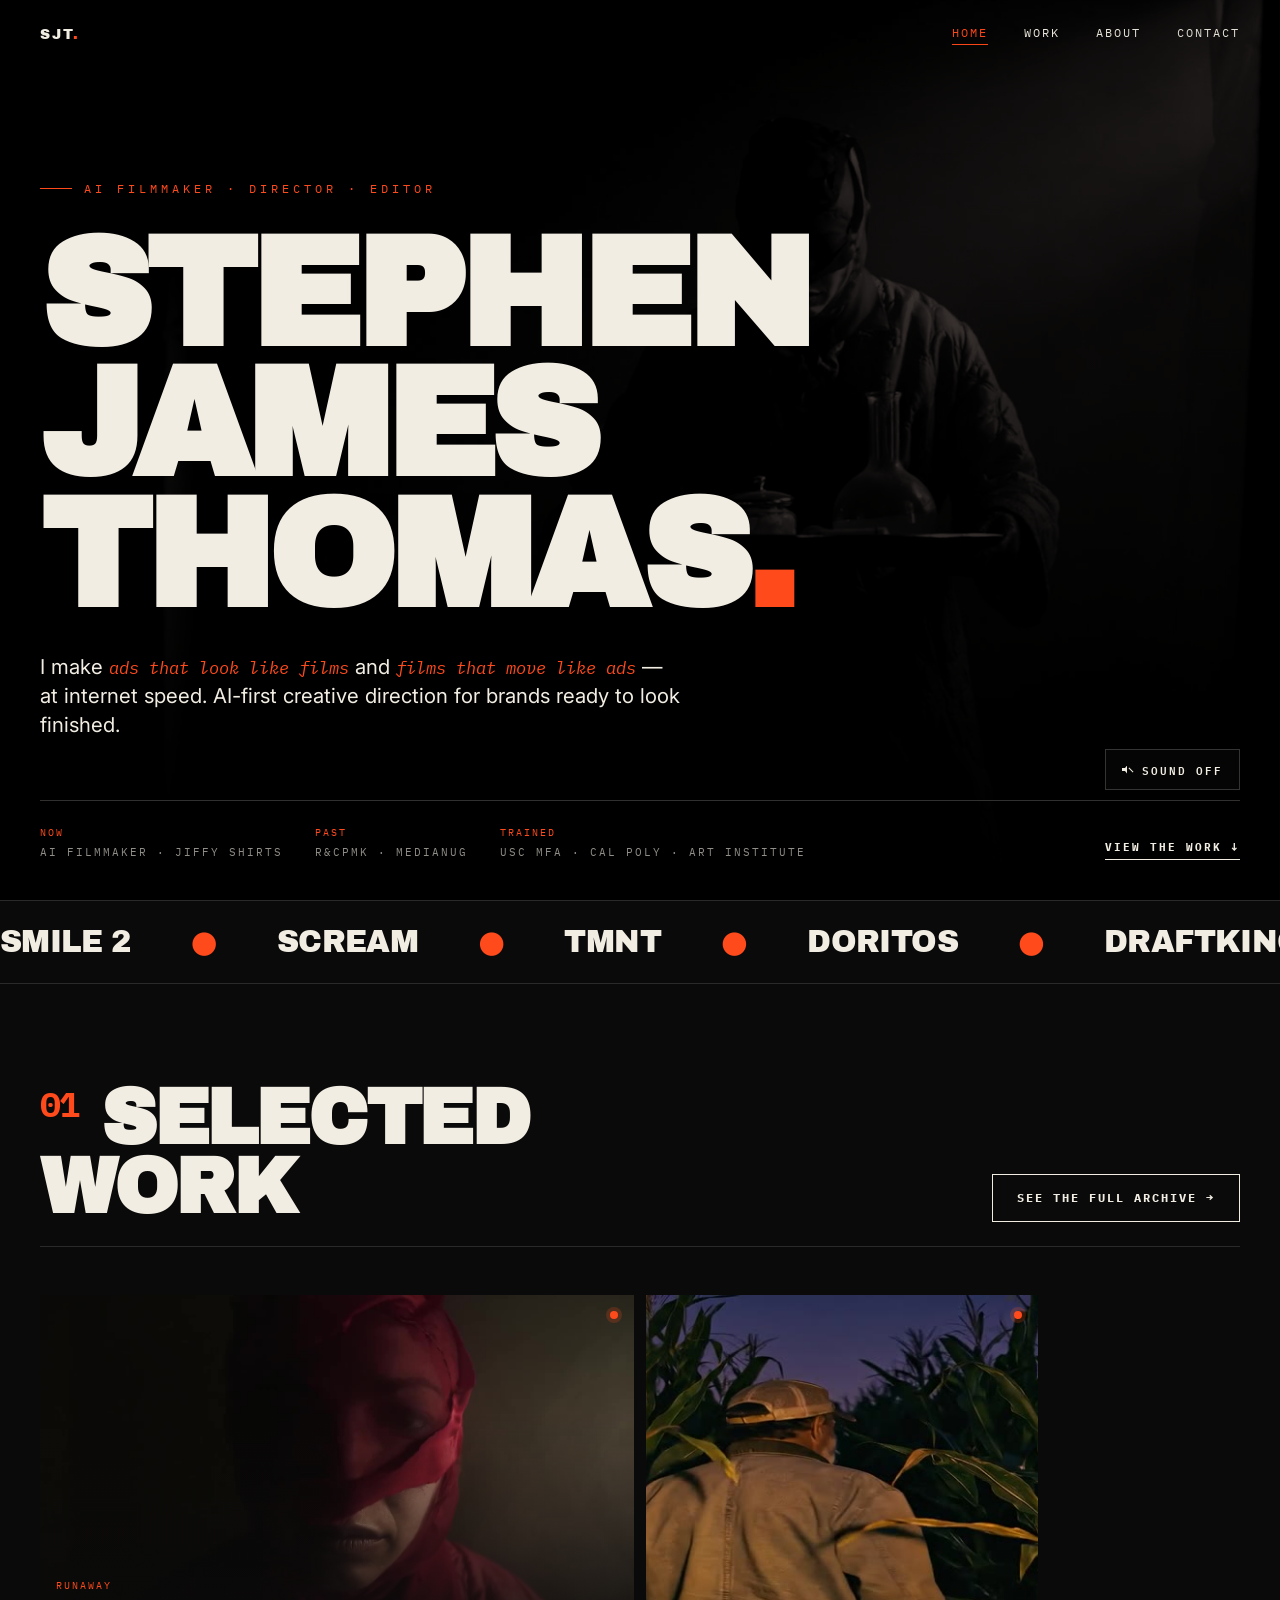
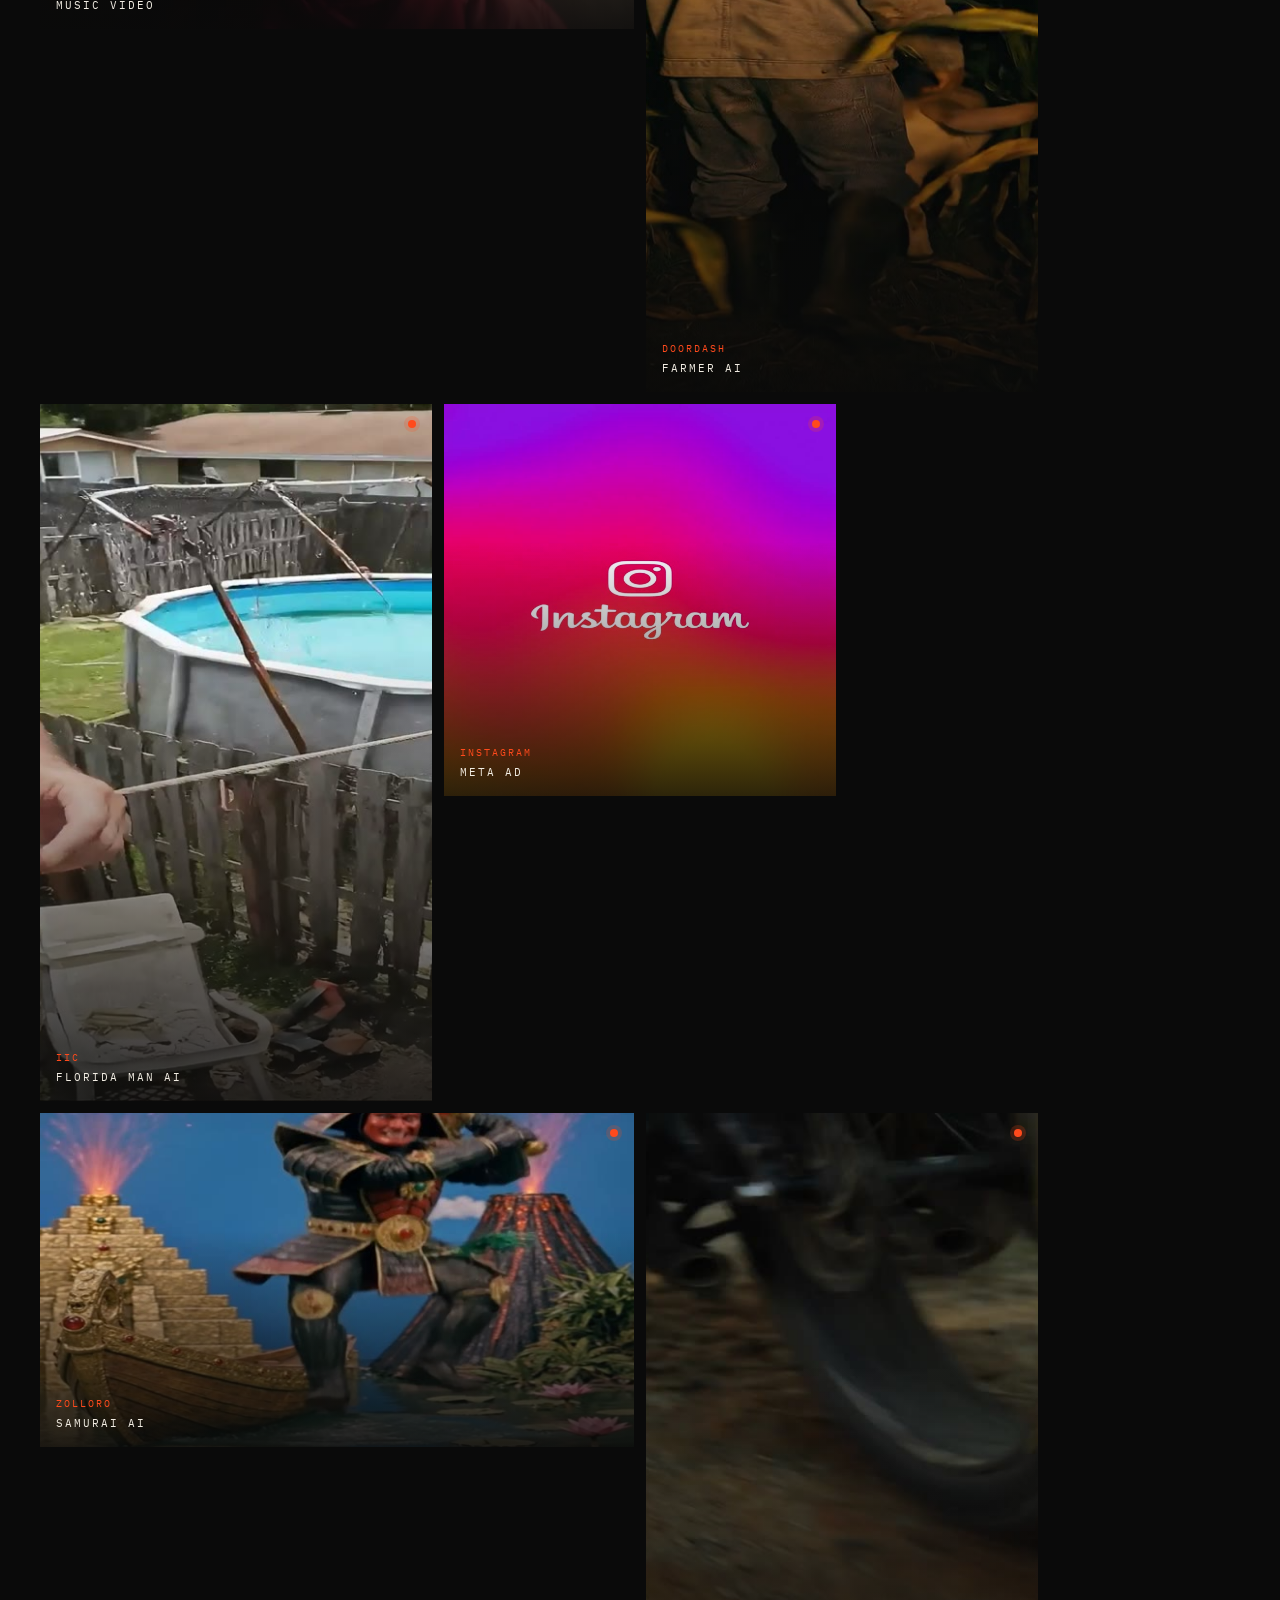
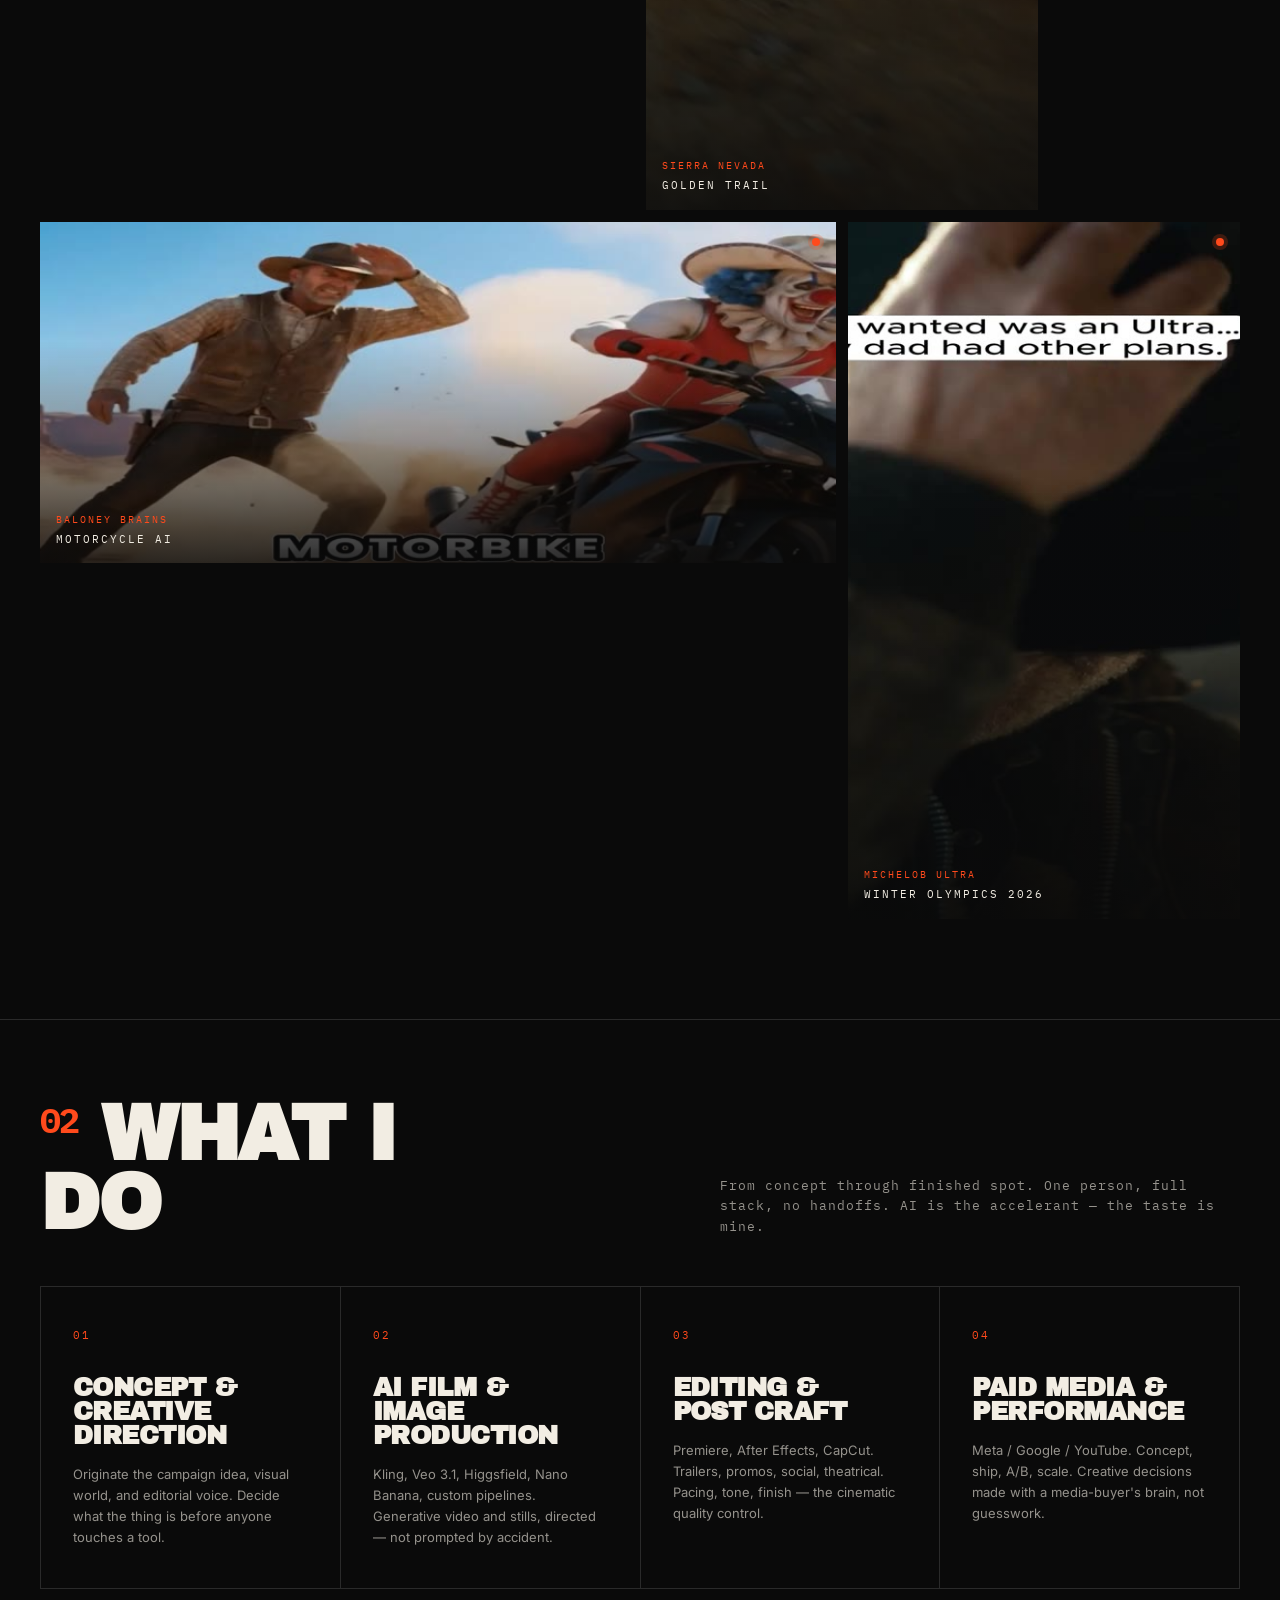
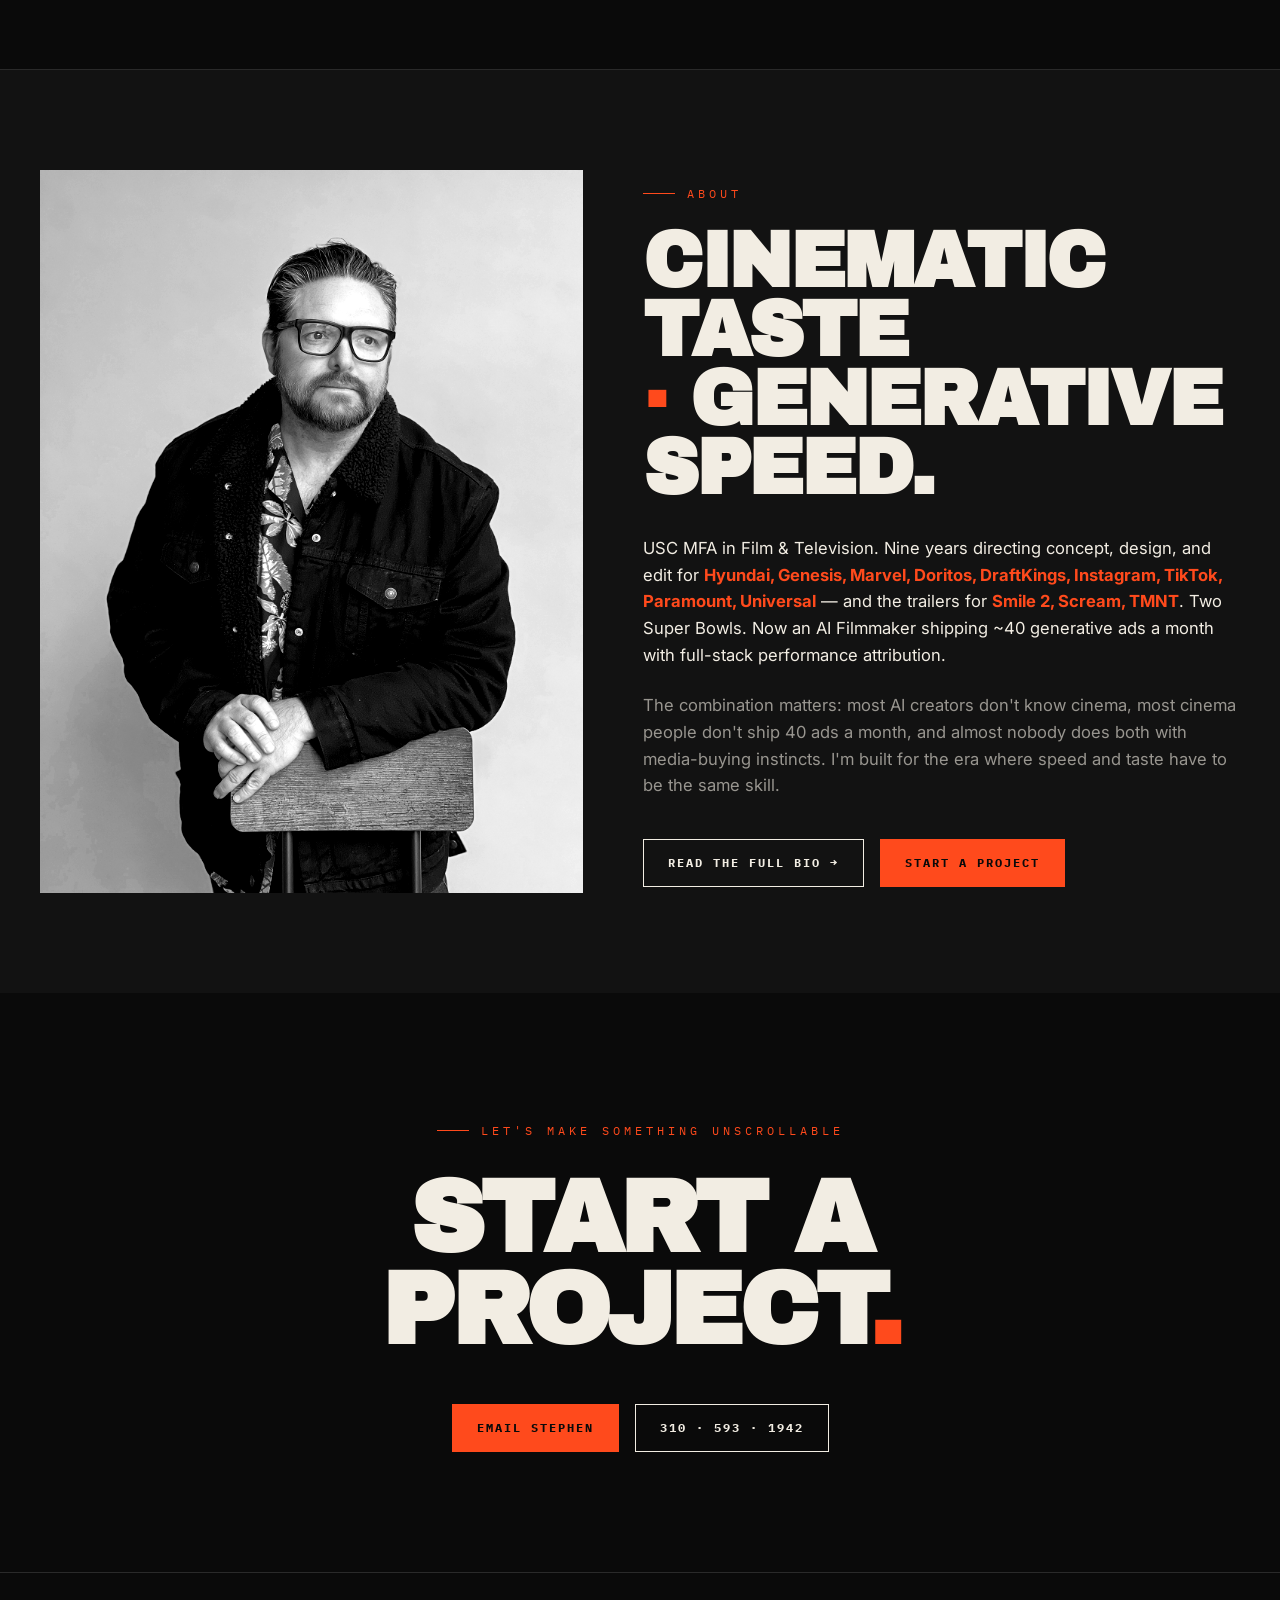
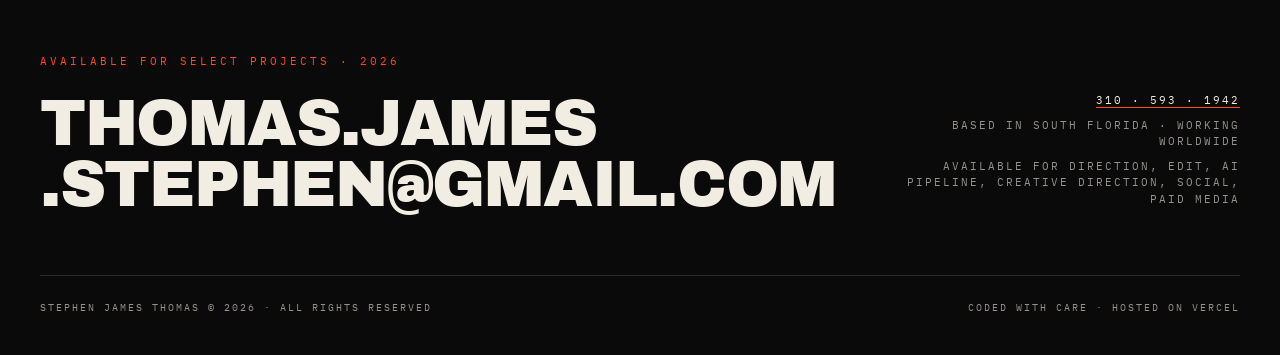
==== index.html @ 11e04089 "Initial site upload" ====
<!DOCTYPE html>
<html lang="en">
<head>
<meta charset="UTF-8">
<meta name="viewport" content="width=device-width, initial-scale=1.0">
<title>Stephen James Thomas — AI Filmmaker · Director · Editor</title>
<meta name="description" content="AI-first filmmaker. Cinematic ads at internet speed. Director, editor, and AI-native creative based in South Florida. USC MFA. 9+ years in cinematic advertising for Smile 2, Doritos, DraftKings, Hyundai, Genesis, Instagram, TikTok, Paramount, Universal, Marvel, Super Bowl LII & LIII.">
<meta name="author" content="Stephen James Thomas">
<meta property="og:title" content="Stephen James Thomas — Director · Editor · AI-Native">
<meta property="og:description" content="I make ads that look like films, films that move like ads — at internet speed.">
<meta property="og:url" content="https://stephenjamesthomas.com">
<meta property="og:type" content="website">
<meta property="og:image" content="https://img1.wsimg.com/isteam/ip/c4a8f62f-b64a-4068-813d-58c42c853ae6/hf_20260301_074450_5ca5c105-e984-43ba-be63-c4.jpeg">
<meta name="twitter:card" content="summary_large_image">
<meta name="theme-color" content="#0A0A0A">
<link rel="icon" href="data:image/svg+xml,%3Csvg xmlns='http://www.w3.org/2000/svg' viewBox='0 0 100 100'%3E%3Crect width='100' height='100' fill='%230A0A0A'/%3E%3Ctext x='50' y='72' font-family='Arial Black' font-size='80' fill='%23FF4A1C' text-anchor='middle'%3ES%3C/text%3E%3C/svg%3E">
<link rel="preconnect" href="https://fonts.googleapis.com">
<link rel="preconnect" href="https://fonts.gstatic.com" crossorigin>
<link href="https://fonts.googleapis.com/css2?family=Archivo+Black&family=IBM+Plex+Mono:wght@400;500;700&family=Inter:wght@400;500;700;900&display=swap" rel="stylesheet">
<link rel="stylesheet" href="styles.css">
<style>
  /* ============ INDEX-SPECIFIC ============ */
  .hero {
    min-height: 100vh;
    position: relative;
    display: grid;
    grid-template-rows: 1fr auto;
    padding: 0 var(--pad-x) var(--pad-x);
    overflow: hidden;
  }
  /* hero-video + hero-video-overlay + audio-toggle styles live in styles.css */
  .hero-content {
    position: relative; z-index: 2;
    align-self: end;
    padding-bottom: 60px;
    padding-top: 140px;
  }
  .hero-eyebrow { margin-bottom: 32px; }
  .hero-name { word-break: break-word; max-width: 92%; }
  .hero-tagline {
    font-family: var(--font-body);
    font-weight: 400;
    font-size: clamp(16px, 1.6vw, 22px);
    max-width: 640px;
    margin-top: 32px;
    color: var(--cream);
    line-height: 1.4;
  }
  .hero-tagline em {
    font-style: italic; font-family: var(--font-mono);
    color: var(--orange); font-size: 0.85em;
  }
  .hero-meta {
    position: relative; z-index: 2;
    display: flex; justify-content: space-between; align-items: end;
    border-top: 1px solid var(--line-strong);
    padding-top: 24px;
    font-family: var(--font-mono);
    font-size: 11px; letter-spacing: 2px; text-transform: uppercase;
    color: var(--cream-dim);
    gap: 32px; flex-wrap: wrap;
  }
  .hero-meta .credits {
    display: flex; gap: 32px; flex-wrap: wrap;
  }
  .hero-meta .credits div span {
    display: block; color: var(--orange); font-size: 10px; margin-bottom: 4px;
  }
  .scroll-cta {
    display: inline-flex; align-items: center; gap: 8px;
    color: var(--cream); text-decoration: none;
    border-bottom: 1px solid var(--cream);
    padding-bottom: 4px;
    font-weight: 700;
    transition: color .2s, border-color .2s;
  }
  .scroll-cta:hover { color: var(--orange); border-bottom-color: var(--orange); }

  /* ============ SECTIONS ============ */
  section.work-tease {
    padding: 100px var(--pad-x);
    background: var(--bg);
  }
  .section-header {
    display: flex; justify-content: space-between; align-items: end;
    margin-bottom: 48px;
    border-bottom: 1px solid var(--grey);
    padding-bottom: 24px;
    gap: 24px; flex-wrap: wrap;
  }

  section.about-tease {
    padding: 100px var(--pad-x);
    background: var(--bg-2);
    display: grid;
    grid-template-columns: 1fr 1.1fr;
    gap: 60px;
    align-items: center;
  }
  .about-tease-photo {
    aspect-ratio: 3/4;
    /* Portrait of Stephen — drop a new image at videos/SJT Website 2026 Stills/ and update this URL to swap */
    background-image: url('videos/SJT%20Website%202026%20Stills/SJT%20profile%20Look%20Right.jpg');
    background-size: cover; background-position: center;
    filter: grayscale(100%) contrast(1.15);
    position: relative;
  }
  .about-tease-photo::after {
    content: ''; position: absolute; inset: 0;
    background: var(--orange);
    mix-blend-mode: color;
    opacity: 0.25;
  }
  .about-tease h2 {
    font-family: var(--font-display);
    font-size: clamp(40px, 6vw, 88px);
    line-height: 0.9;
    letter-spacing: -0.03em;
    text-transform: uppercase;
    margin-bottom: 32px;
  }
  .about-tease h2 .accent { color: var(--orange); }
  .about-tease .lede {
    font-family: var(--font-body);
    font-size: clamp(15px, 1.3vw, 17px);
    line-height: 1.6;
    color: var(--cream);
    margin-bottom: 24px;
  }
  .about-tease .lede + .lede { color: var(--cream-dim); }
  .about-tease .lede strong { color: var(--orange); font-weight: 700; }
  .about-tease .actions { margin-top: 40px; display: flex; gap: 16px; flex-wrap: wrap; }

  /* services strip */
  section.services {
    padding: 80px var(--pad-x);
    border-top: 1px solid var(--grey);
    border-bottom: 1px solid var(--grey);
  }
  .services-head {
    margin-bottom: 48px;
    display: flex; justify-content: space-between; align-items: end;
    gap: 24px; flex-wrap: wrap;
  }
  .services-grid {
    display: grid;
    grid-template-columns: repeat(4, 1fr);
    gap: 1px;
    background: var(--grey);
    border: 1px solid var(--grey);
  }
  .service {
    background: var(--bg);
    padding: 40px 32px;
    transition: background .3s;
  }
  .service:hover { background: var(--bg-2); }
  .service .num {
    font-family: var(--font-mono);
    color: var(--orange);
    font-size: 11px; letter-spacing: 2px;
    margin-bottom: 32px;
    display: block;
  }
  .service h3 {
    font-family: var(--font-display);
    font-size: clamp(20px, 2vw, 28px);
    text-transform: uppercase;
    line-height: 0.95;
    letter-spacing: -0.02em;
    margin-bottom: 16px;
  }
  .service p {
    font-size: 13px;
    line-height: 1.6;
    color: var(--cream-dim);
  }

  /* CTA section */
  section.cta-band {
    padding: 120px var(--pad-x);
    text-align: center;
    background: var(--bg);
  }
  .cta-band .cta-eyebrow {
    margin: 0 auto 32px;
    justify-content: center;
  }
  .cta-band .cta-line {
    font-family: var(--font-display);
    font-size: clamp(40px, 8vw, 140px);
    line-height: 0.9;
    letter-spacing: -0.04em;
    text-transform: uppercase;
    margin-bottom: 48px;
  }
  .cta-band .cta-line .accent { color: var(--orange); }
  .cta-band .cta-actions {
    display: flex; gap: 16px; justify-content: center; flex-wrap: wrap;
  }

  /* tablet (iPad portrait / small laptop) */
  @media (max-width: 1024px) {
    .services-grid { grid-template-columns: repeat(2, 1fr); }
    section.about-tease { grid-template-columns: 1fr 1.3fr; gap: 40px; }
    section.work-tease, section.about-tease, section.cta-band, section.services { padding: 80px 32px; }
    .hero { padding: 0 32px 32px; }
  }

  /* mobile */
  @media (max-width: 760px) {
    .hero-meta { flex-direction: column; align-items: start; gap: 16px; }
    .hero-meta .credits { gap: 16px; flex-wrap: wrap; }
    .hero-content { padding-top: 110px; padding-bottom: 40px; }
    section.work-tease, section.about-tease, section.cta-band, section.services { padding: 60px var(--pad-x-mobile); }
    section.about-tease { grid-template-columns: 1fr; gap: 32px; }
    .section-header { flex-direction: column; align-items: start; }
    .services-grid { grid-template-columns: 1fr; }
  }
</style>
</head>
<body>

<nav class="site-nav">
  <a class="mark" href="index.html">SJT<span class="dot">.</span></a>
  <button class="menu-btn" aria-label="Menu" onclick="document.querySelector('.nav-links').classList.toggle('open')">Menu</button>
  <div class="nav-links">
    <a href="index.html" class="active">Home</a>
    <a href="work.html">Work</a>
    <a href="about.html">About</a>
    <a href="#contact">Contact</a>
  </div>
</nav>

<!-- ============ HERO ============ -->
<section class="hero">
  <!--
    HERO REEL: this <video> autoplays muted (browser autoplay rules require it).
    The audio-toggle button in the bottom-right lets the user enable sound.
    Drop your reel into /videos/hero-reel.mp4 — that's it.
    Drop /videos/hero-reel-poster.jpg for the placeholder image.
    When the file is missing, the poster shows (and falls back to the gator portrait).
  -->
  <video class="hero-video" autoplay muted loop playsinline preload="auto"
         poster="videos/posters/Director_Reel_2026_Stephen_James_Thomas_SHORT.jpg"
         id="heroVideo">
    <source src="videos/full/Director_Reel_2026_Stephen_James_Thomas_SHORT.mp4" type="video/mp4">
  </video>
  <div class="hero-video-overlay"></div>
  <button class="audio-toggle" id="audioToggle" aria-label="Toggle hero sound">
    <span class="icon" aria-hidden="true"></span>
    <span class="label-off">Sound off</span>
    <span class="label-on">Sound on</span>
  </button>
  <div class="hero-content">
    <div class="eyebrow hero-eyebrow" data-reveal>AI Filmmaker · Director · Editor</div>
    <h1 class="display hero-name" data-reveal data-reveal-delay="1">Stephen<br>James<br>Thomas<span class="accent">.</span></h1>
    <p class="hero-tagline" data-reveal data-reveal-delay="2">I make <em>ads that look like films</em> and <em>films that move like ads</em> — at internet speed. AI-first creative direction for brands ready to look finished.</p>
  </div>
  <div class="hero-meta" data-reveal data-reveal-delay="3">
    <div class="credits">
      <div><span>Now</span>AI Filmmaker · Jiffy Shirts</div>
      <div><span>Past</span>R&amp;CPMK · MediaNug</div>
      <div><span>Trained</span>USC MFA · Cal Poly · Art Institute</div>
    </div>
    <a class="scroll-cta" href="#work">View the work ↓</a>
  </div>
</section>

<!-- ============ CLIENT MARQUEE ============ -->
<div class="marquee">
  <div class="marquee-inner">
    <span>SMILE 2</span><span class="dot">●</span>
    <span>SCREAM</span><span class="dot">●</span>
    <span>TMNT</span><span class="dot">●</span>
    <span>DORITOS</span><span class="dot">●</span>
    <span>DRAFTKINGS</span><span class="dot">●</span>
    <span>HYUNDAI</span><span class="dot">●</span>
    <span>GENESIS</span><span class="dot">●</span>
    <span>INSTAGRAM</span><span class="dot">●</span>
    <span>TIKTOK</span><span class="dot">●</span>
    <span>PARAMOUNT</span><span class="dot">●</span>
    <span>UNIVERSAL</span><span class="dot">●</span>
    <span>MARVEL</span><span class="dot">●</span>
    <span>FRONTIER</span><span class="dot">●</span>
    <span>SUPER BOWL LII</span><span class="dot">●</span>
    <span>SUPER BOWL LIII</span><span class="dot">●</span>
    <!-- duplicate for seamless loop -->
    <span>SMILE 2</span><span class="dot">●</span>
    <span>SCREAM</span><span class="dot">●</span>
    <span>TMNT</span><span class="dot">●</span>
    <span>DORITOS</span><span class="dot">●</span>
    <span>DRAFTKINGS</span><span class="dot">●</span>
    <span>HYUNDAI</span><span class="dot">●</span>
    <span>GENESIS</span><span class="dot">●</span>
    <span>INSTAGRAM</span><span class="dot">●</span>
    <span>TIKTOK</span><span class="dot">●</span>
    <span>PARAMOUNT</span><span class="dot">●</span>
    <span>UNIVERSAL</span><span class="dot">●</span>
    <span>MARVEL</span><span class="dot">●</span>
    <span>FRONTIER</span><span class="dot">●</span>
    <span>SUPER BOWL LII</span><span class="dot">●</span>
    <span>SUPER BOWL LIII</span><span class="dot">●</span>
  </div>
</div>

<!-- ============ WORK TEASE ============ -->
<section class="work-tease" id="work">
  <div class="section-header">
    <h2 class="h2" data-reveal><span class="num">01</span> Selected<br>Work</h2>
    <div data-reveal data-reveal-delay="1">
      <a href="work.html" class="btn">See the full archive →</a>
    </div>
  </div>

  <div class="bento">
    <a class="tile landscape t1" href="work.html" data-reveal data-cat="film">
      <video class="tile-video" autoplay muted loop playsinline preload="metadata"
             poster="videos/posters/runaway_v1%20SHORTER.jpg">
        <source src="videos/tiles/runaway_v1%20SHORTER.mp4" type="video/mp4">
      </video>
      <div class="play-pulse"></div>
      <div class="tile-label"><span class="client">Runaway</span>Music Video</div>
    </a>
    <a class="tile vertical t2" href="work.html" data-reveal data-reveal-delay="1">
      <video class="tile-video" autoplay muted loop playsinline preload="metadata"
             poster="videos/posters/DoorDash_AI_TT_2026_0205_SJT_Farmer_v1.jpg">
        <source src="videos/tiles/DoorDash_AI_TT_2026_0205_SJT_Farmer_v1.mp4" type="video/mp4">
      </video>
      <div class="play-pulse"></div>
      <div class="tile-label"><span class="client">Doordash</span>Farmer AI</div>
    </a>
    <a class="tile tall t3" href="work.html" data-reveal data-reveal-delay="2">
      <video class="tile-video" autoplay muted loop playsinline preload="metadata"
             poster="videos/posters/IIC_FLORIDAMAN_01%20FINAL.jpg">
        <source src="videos/tiles/IIC_FLORIDAMAN_01%20FINAL.mp4" type="video/mp4">
      </video>
      <div class="play-pulse"></div>
      <div class="tile-label"><span class="client">IIC</span>Florida Man AI</div>
    </a>

    <a class="tile square t4" href="work.html" data-reveal>
      <video class="tile-video" autoplay muted loop playsinline preload="metadata"
             poster="videos/posters/instagram_v1%20%281080p%29.jpg">
        <source src="videos/tiles/instagram_v1%20%281080p%29.mp4" type="video/mp4">
      </video>
      <div class="play-pulse"></div>
      <div class="tile-label"><span class="client">Instagram</span>Meta Ad</div>
    </a>
    <a class="tile landscape t5" href="work.html" data-reveal data-reveal-delay="1" data-cat="ai personal">
      <video class="tile-video" autoplay muted loop playsinline preload="metadata"
             poster="videos/posters/Zolloro_01_2026_0508_v1%209x16.jpg">
        <source src="videos/tiles/Zolloro_01_2026_0508_v1%209x16.mp4" type="video/mp4">
      </video>
      <div class="play-pulse"></div>
      <div class="tile-label"><span class="client">Zolloro</span>Samurai AI</div>
    </a>
    <a class="tile vertical t6" href="work.html" data-reveal data-reveal-delay="2">
      <video class="tile-video" autoplay muted loop playsinline preload="metadata"
             poster="videos/posters/SierraNevada_01_TT_2024_1125_06_Golden_v03.jpg">
        <source src="videos/tiles/SierraNevada_01_TT_2024_1125_06_Golden_v03.mp4" type="video/mp4">
      </video>
      <div class="play-pulse"></div>
      <div class="tile-label"><span class="client">Sierra Nevada</span>Golden Trail</div>
    </a>

    <a class="tile wide t7" href="work.html" data-reveal>
      <video class="tile-video" autoplay muted loop playsinline preload="metadata"
             poster="videos/posters/BaloneyBrains_YT_02_MOTO_2026_0418_v1.jpg">
        <source src="videos/tiles/BaloneyBrains_YT_02_MOTO_2026_0418_v1.mp4" type="video/mp4">
      </video>
      <div class="play-pulse"></div>
      <div class="tile-label"><span class="client">Baloney Brains</span>Motorcycle AI</div>
    </a>
    <a class="tile tall t8" href="work.html" data-reveal data-reveal-delay="1">
      <video class="tile-video" autoplay muted loop playsinline preload="metadata"
             poster="videos/posters/MichelobUltra_01_TT_2026_0115_02_v01.jpg">
        <source src="videos/tiles/MichelobUltra_01_TT_2026_0115_02_v01.mp4" type="video/mp4">
      </video>
      <div class="play-pulse"></div>
      <div class="tile-label"><span class="client">Michelob Ultra</span>Winter Olympics 2026</div>
    </a>
  </div>
</section>

<!-- ============ SERVICES ============ -->
<section class="services">
  <div class="services-head">
    <h2 class="h2" data-reveal><span class="num">02</span> What I<br>Do</h2>
    <p data-reveal data-reveal-delay="1" style="max-width:520px;color:var(--cream-dim);font-family:var(--font-mono);font-size:13px;letter-spacing:1px;line-height:1.6;">From concept through finished spot. One person, full stack, no handoffs. AI is the accelerant — the taste is mine.</p>
  </div>
  <div class="services-grid">
    <div class="service" data-reveal>
      <span class="num">01</span>
      <h3>Concept &<br>Creative Direction</h3>
      <p>Originate the campaign idea, visual world, and editorial voice. Decide what the thing is before anyone touches a tool.</p>
    </div>
    <div class="service" data-reveal data-reveal-delay="1">
      <span class="num">02</span>
      <h3>AI Film &<br>Image Production</h3>
      <p>Kling, Veo 3.1, Higgsfield, Nano Banana, custom pipelines. Generative video and stills, directed — not prompted by accident.</p>
    </div>
    <div class="service" data-reveal data-reveal-delay="2">
      <span class="num">03</span>
      <h3>Editing &<br>Post Craft</h3>
      <p>Premiere, After Effects, CapCut. Trailers, promos, social, theatrical. Pacing, tone, finish — the cinematic quality control.</p>
    </div>
    <div class="service" data-reveal data-reveal-delay="3">
      <span class="num">04</span>
      <h3>Paid Media &<br>Performance</h3>
      <p>Meta / Google / YouTube. Concept, ship, A/B, scale. Creative decisions made with a media-buyer's brain, not guesswork.</p>
    </div>
  </div>
</section>

<!-- ============ ABOUT TEASE ============ -->
<section class="about-tease">
  <div class="about-tease-photo" data-reveal></div>
  <div>
    <div class="eyebrow" data-reveal style="margin-bottom:24px;">About</div>
    <h2 data-reveal data-reveal-delay="1">Cinematic taste<br><span class="accent">·</span> generative speed.</h2>
    <p class="lede" data-reveal data-reveal-delay="2">USC MFA in Film & Television. Nine years directing concept, design, and edit for <strong>Hyundai, Genesis, Marvel, Doritos, DraftKings, Instagram, TikTok, Paramount, Universal</strong> — and the trailers for <strong>Smile 2, Scream, TMNT</strong>. Two Super Bowls. Now an AI Filmmaker shipping ~40 generative ads a month with full-stack performance attribution.</p>
    <p class="lede" data-reveal data-reveal-delay="3">The combination matters: most AI creators don't know cinema, most cinema people don't ship 40 ads a month, and almost nobody does both with media-buying instincts. I'm built for the era where speed and taste have to be the same skill.</p>
    <div class="actions" data-reveal data-reveal-delay="4">
      <a class="btn" href="about.html">Read the full bio →</a>
      <a class="btn btn-primary" href="#contact">Start a project</a>
    </div>
  </div>
</section>

<!-- ============ CTA BAND ============ -->
<section class="cta-band" id="contact">
  <div class="eyebrow cta-eyebrow" data-reveal>Let's make something unscrollable</div>
  <h2 class="cta-line" data-reveal data-reveal-delay="1">Start a<br>project<span class="accent">.</span></h2>
  <div class="cta-actions" data-reveal data-reveal-delay="2">
    <a class="btn btn-primary" href="mailto:thomas.james.stephen@gmail.com?subject=Let's%20work%20together">Email Stephen</a>
    <a class="btn" href="tel:+13105931942">310 · 593 · 1942</a>
  </div>
</section>

<!-- ============ FOOTER ============ -->
<footer class="site-foot">
  <div class="foot-grid">
    <div>
      <div class="foot-closer">Available for select projects · 2026</div>
      <div class="foot-contact">
        <a href="mailto:thomas.james.stephen@gmail.com">thomas.james<br>.stephen@gmail.com</a>
      </div>
    </div>
    <div class="foot-side">
      <div><a href="tel:+13105931942">310 · 593 · 1942</a></div>
      <div>Based in South Florida · Working worldwide</div>
      <div>Available for direction, edit, AI pipeline, creative direction, social, paid media</div>
    </div>
  </div>
  <div class="foot-bottom">
    <div>Stephen James Thomas © 2026 · All rights reserved</div>
    <div>Coded with care · Hosted on Vercel</div>
  </div>
</footer>

<script>
  // reveal animation
  const io = new IntersectionObserver((entries) => {
    entries.forEach(e => { if (e.isIntersecting) { e.target.classList.add('is-visible'); io.unobserve(e.target); } });
  }, { threshold: 0.1 });
  document.querySelectorAll('[data-reveal]').forEach(el => io.observe(el));

  // nav scroll state
  const nav = document.querySelector('.site-nav');
  window.addEventListener('scroll', () => {
    nav.classList.toggle('scrolled', window.scrollY > 40);
  });

  // close mobile menu when link clicked
  document.querySelectorAll('.nav-links a').forEach(a => {
    a.addEventListener('click', () => document.querySelector('.nav-links').classList.remove('open'));
  });

  // hero audio toggle
  // browsers require initial muted state for autoplay — we start muted, user clicks to enable sound
  const heroVideo = document.getElementById('heroVideo');
  const audioBtn = document.getElementById('audioToggle');
  if (heroVideo && audioBtn) {
    audioBtn.addEventListener('click', () => {
      heroVideo.muted = !heroVideo.muted;
      audioBtn.classList.toggle('is-on', !heroVideo.muted);
      // if user enables sound, rewind so they hear from the start
      if (!heroVideo.muted) {
        try { heroVideo.currentTime = 0; heroVideo.play(); } catch(e) {}
      }
      // remember preference (separate page loads still start muted per browser rules,
      // but the button will reflect their last choice and one click restores it)
      try { localStorage.setItem('sjt-hero-audio', heroVideo.muted ? 'off' : 'on'); } catch(e) {}
    });
    // restore button state from last visit (video itself stays muted on load)
    try {
      if (localStorage.getItem('sjt-hero-audio') === 'on') {
        // intentionally not auto-unmuting — browser would block it. Just hint with subtle pulse later if needed.
      }
    } catch(e) {}
  }
</script>

</body>
</html>
---- styles.css ----
/* ============================================
   SJT — BRUTAL DESIGN SYSTEM
   Shared styles for homepage, work, about
   ============================================ */

:root {
  /* color tokens */
  --bg: #0A0A0A;
  --bg-2: #121212;
  --grey: #2A2A2A;
  --grey-2: #1A1A1A;
  --line: rgba(242, 237, 227, 0.12);
  --line-strong: rgba(242, 237, 227, 0.2);
  --cream: #F2EDE3;
  --cream-dim: rgba(242, 237, 227, 0.6);
  --orange: #FF4A1C;
  --orange-dim: rgba(255, 74, 28, 0.4);

  /* type */
  --font-display: 'Archivo Black', system-ui, sans-serif;
  --font-body: 'Inter', system-ui, sans-serif;
  --font-mono: 'IBM Plex Mono', ui-monospace, monospace;

  /* spacing */
  --pad-x: 40px;
  --pad-x-mobile: 20px;
}

* { margin: 0; padding: 0; box-sizing: border-box; }

html { scroll-behavior: smooth; }

body {
  background: var(--bg);
  color: var(--cream);
  font-family: var(--font-body);
  overflow-x: hidden;
  line-height: 1.5;
  -webkit-font-smoothing: antialiased;
  text-rendering: optimizeLegibility;
}

::selection { background: var(--orange); color: var(--bg); }

/* ============ NAV ============ */
nav.site-nav {
  position: fixed; top: 0; left: 0; right: 0; z-index: 100;
  display: flex; justify-content: space-between; align-items: center;
  padding: 24px var(--pad-x);
  mix-blend-mode: difference;
  transition: padding .3s;
}
nav.site-nav.scrolled { padding: 14px var(--pad-x); }
.mark {
  font-family: var(--font-display);
  font-size: 14px; letter-spacing: 2px; color: var(--cream);
  text-decoration: none;
}
.mark .dot { color: var(--orange); }
.nav-links {
  display: flex; gap: 36px;
  font-family: var(--font-mono);
  font-size: 12px; letter-spacing: 2px; text-transform: uppercase;
}
.nav-links a {
  color: var(--cream); text-decoration: none;
  border-bottom: 1px solid transparent;
  padding-bottom: 2px;
  transition: border-color .2s, color .2s;
}
.nav-links a.active { border-bottom-color: var(--orange); color: var(--orange); }
.nav-links a:hover { border-bottom-color: var(--orange); color: var(--orange); }

/* mobile menu */
.menu-btn {
  display: none;
  background: none; border: 1px solid var(--cream);
  color: var(--cream);
  padding: 8px 14px;
  font-family: var(--font-mono);
  font-size: 11px; letter-spacing: 2px; text-transform: uppercase;
  cursor: pointer;
}

/* ============ REUSABLE COMPONENTS ============ */
.eyebrow {
  font-family: var(--font-mono);
  font-size: 12px; letter-spacing: 4px; text-transform: uppercase;
  color: var(--orange);
  display: inline-flex; align-items: center; gap: 12px;
}
.eyebrow::before {
  content: ''; width: 32px; height: 1px; background: var(--orange);
}

.display {
  font-family: var(--font-display);
  font-size: clamp(54px, 12vw, 200px);
  line-height: 0.85;
  letter-spacing: -0.04em;
  text-transform: uppercase;
}
.display .accent { color: var(--orange); }

.h2 {
  font-family: var(--font-display);
  font-size: clamp(40px, 6vw, 96px);
  text-transform: uppercase;
  line-height: 0.9;
  letter-spacing: -0.03em;
}
.h2 .num {
  color: var(--orange); font-size: 0.45em; vertical-align: super;
  font-family: var(--font-mono);
}

.btn {
  display: inline-flex; align-items: center; gap: 10px;
  padding: 14px 24px;
  border: 1px solid var(--cream);
  background: transparent;
  color: var(--cream);
  font-family: var(--font-mono);
  font-size: 12px; letter-spacing: 2px; text-transform: uppercase;
  font-weight: 700;
  text-decoration: none;
  transition: background .2s, color .2s, border-color .2s;
  cursor: pointer;
}
.btn:hover { background: var(--orange); border-color: var(--orange); color: var(--bg); }
.btn.btn-primary {
  background: var(--orange); border-color: var(--orange); color: var(--bg);
}
.btn.btn-primary:hover { background: var(--cream); border-color: var(--cream); color: var(--bg); }

/* ============ MARQUEE ============ */
.marquee {
  overflow: hidden;
  border-top: 1px solid var(--grey);
  border-bottom: 1px solid var(--grey);
  background: var(--bg);
  padding: 18px 0;
}
.marquee-inner {
  display: flex; gap: 60px;
  white-space: nowrap;
  animation: scroll 40s linear infinite;
  font-family: var(--font-display);
  font-size: clamp(20px, 2.4vw, 32px);
  letter-spacing: -0.02em;
  text-transform: uppercase;
}
.marquee-inner span { color: var(--cream); }
.marquee-inner span.dot { color: var(--orange); }
@keyframes scroll {
  from { transform: translateX(0); }
  to { transform: translateX(-50%); }
}

/* ============ BENTO GRID ============ */
.bento {
  display: grid;
  grid-template-columns: repeat(6, 1fr);
  gap: 12px;
}
.tile {
  position: relative;
  overflow: hidden;
  background: var(--grey-2);
  cursor: pointer;
  text-decoration: none;
  color: var(--cream);
  display: block;
}
.tile-bg {
  position: absolute; inset: 0;
  background-size: cover; background-position: center;
  transition: transform .7s cubic-bezier(.22,.61,.36,1);
}
.tile video.tile-video,
.tile img.tile-img {
  position: absolute; inset: 0;
  width: 100%; height: 100%; object-fit: cover;
  transition: transform .7s cubic-bezier(.22,.61,.36,1);
}
.tile:hover .tile-bg,
.tile:hover .tile-video,
.tile:hover .tile-img { transform: scale(1.05); }
.tile-bg::after {
  content: ''; position: absolute; inset: 0;
  background: linear-gradient(180deg, transparent 35%, rgba(10,10,10,.9) 100%);
}
.tile-overlay {
  position: absolute; inset: 0;
  background: linear-gradient(180deg, transparent 35%, rgba(10,10,10,.9) 100%);
  pointer-events: none;
}
/* auto-apply the gradient overlay on any tile that has a video child,
   so label text stays readable on top of moving content */
.tile:has(video.tile-video)::after {
  content: ''; position: absolute; inset: 0; z-index: 1;
  background: linear-gradient(180deg, transparent 35%, rgba(10,10,10,.85) 100%);
  pointer-events: none;
}
.tile-label {
  position: absolute; left: 16px; right: 16px; bottom: 16px;
  font-family: var(--font-mono);
  font-size: 11px; letter-spacing: 2px; text-transform: uppercase;
  color: var(--cream);
  z-index: 2;
}
.tile-label .client {
  display: block; color: var(--orange); margin-bottom: 4px;
  font-size: 10px;
}
.tile.landscape { grid-column: span 3; aspect-ratio: 16/9; }
.tile.vertical  { grid-column: span 2; aspect-ratio: 9/16; }
.tile.square    { grid-column: span 2; aspect-ratio: 1/1; }
.tile.wide      { grid-column: span 4; aspect-ratio: 21/9; }
.tile.tall      { grid-column: span 2; aspect-ratio: 9/16; }
.tile.medium    { grid-column: span 3; aspect-ratio: 4/5; }

.play-pulse {
  position: absolute; top: 16px; right: 16px; z-index: 2;
  width: 8px; height: 8px; border-radius: 50%;
  background: var(--orange);
  animation: pulse 2s infinite;
  box-shadow: 0 0 0 4px rgba(255, 74, 28, 0.2);
}
@keyframes pulse {
  0%, 100% { transform: scale(1); opacity: 1; }
  50% { transform: scale(1.5); opacity: 0.5; }
}

/* placeholder gradient classes for tiles without video yet */
.t1 { background: linear-gradient(135deg, #2A1A0F 0%, #4A2818 100%); }
.t2 { background: linear-gradient(225deg, #1A0F2A 0%, #2A1840 100%); }
.t3 { background: linear-gradient(315deg, #0F2A1A 0%, #1A4028 100%); }
.t4 { background: linear-gradient(45deg, #2A0F1A 0%, #401828 100%); }
.t5 { background: linear-gradient(180deg, #1A1A2A 0%, #283040 100%); }
.t6 { background: linear-gradient(0deg, #2A2A1A 0%, #404028 100%); }
.t7 { background: linear-gradient(135deg, #1A0A0A 0%, #4A1818 100%); }
.t8 { background: linear-gradient(135deg, #0F1A2A 0%, #18284A 100%); }
.t9 { background: linear-gradient(225deg, #2A0F0F 0%, #401818 100%); }
.t10 { background: linear-gradient(45deg, #1F2A0F 0%, #344018 100%); }
.t11 { background: linear-gradient(0deg, #2A0F2A 0%, #401840 100%); }
.t12 { background: linear-gradient(180deg, #0F2A2A 0%, #184040 100%); }

/* ============ FOOTER ============ */
footer.site-foot {
  padding: 80px var(--pad-x) 40px;
  border-top: 1px solid var(--grey);
}
.foot-grid {
  display: grid;
  grid-template-columns: 1fr 1fr;
  gap: 60px;
  align-items: end;
  margin-bottom: 60px;
}
.foot-closer {
  font-family: var(--font-mono);
  font-size: 11px; letter-spacing: 3px; text-transform: uppercase;
  color: var(--orange);
  margin-bottom: 24px;
}
.foot-contact {
  font-family: var(--font-display);
  font-size: clamp(28px, 5vw, 72px);
  color: var(--cream);
  letter-spacing: -0.02em;
  text-transform: uppercase;
  line-height: 0.95;
}
.foot-contact a { color: var(--cream); text-decoration: none; transition: color .2s; }
.foot-contact a:hover { color: var(--orange); }
.foot-side {
  font-family: var(--font-mono);
  font-size: 11px; letter-spacing: 2px; text-transform: uppercase;
  color: var(--cream-dim);
  text-align: right;
}
.foot-side div { margin-bottom: 8px; }
.foot-side a { color: var(--cream); text-decoration: none; border-bottom: 1px solid var(--orange); }
.foot-side a:hover { color: var(--orange); }
.foot-bottom {
  display: flex; justify-content: space-between;
  font-family: var(--font-mono);
  font-size: 10px; letter-spacing: 2px; text-transform: uppercase;
  color: var(--cream-dim);
  padding-top: 24px;
  border-top: 1px solid var(--grey);
}

/* ============ REVEAL ANIMATIONS ============ */
[data-reveal] {
  opacity: 0;
  transform: translateY(24px);
  transition: opacity .8s cubic-bezier(.22,.61,.36,1), transform .8s cubic-bezier(.22,.61,.36,1);
}
[data-reveal].is-visible {
  opacity: 1;
  transform: translateY(0);
}
[data-reveal-delay="1"] { transition-delay: .08s; }
[data-reveal-delay="2"] { transition-delay: .16s; }
[data-reveal-delay="3"] { transition-delay: .24s; }
[data-reveal-delay="4"] { transition-delay: .32s; }

/* ============ HERO VIDEO + AUDIO TOGGLE ============ */
.hero-video {
  position: absolute; inset: 0; z-index: 0;
  width: 100%; height: 100%;
  object-fit: cover;
  filter: grayscale(100%) contrast(1.2) brightness(0.5);
  transform: scale(1.02);
  animation: heroDrift 30s ease-in-out infinite alternate;
}
@keyframes heroDrift {
  from { transform: scale(1.02) translate(0, 0); }
  to { transform: scale(1.08) translate(-1%, 1%); }
}
.hero-video-overlay {
  position: absolute; inset: 0; z-index: 1;
  pointer-events: none;
  background:
    linear-gradient(180deg, rgba(10,10,10,.4) 0%, rgba(10,10,10,.65) 60%, rgba(10,10,10,.95) 100%),
    rgba(255, 74, 28, 0.18);
  mix-blend-mode: multiply;
}
.audio-toggle {
  position: absolute; z-index: 3;
  bottom: 110px; right: var(--pad-x);
  display: inline-flex; align-items: center; gap: 8px;
  padding: 10px 16px;
  background: rgba(10,10,10,0.5);
  backdrop-filter: blur(12px);
  -webkit-backdrop-filter: blur(12px);
  border: 1px solid var(--line-strong);
  color: var(--cream);
  font-family: var(--font-mono);
  font-size: 11px; letter-spacing: 2px; text-transform: uppercase;
  font-weight: 600;
  cursor: pointer;
  transition: background .2s, border-color .2s, color .2s;
}
.audio-toggle:hover { border-color: var(--orange); color: var(--orange); }
.audio-toggle.is-on { background: var(--orange); border-color: var(--orange); color: var(--bg); }
.audio-toggle.is-on:hover { background: var(--cream); border-color: var(--cream); }
.audio-toggle .icon {
  display: inline-block; width: 12px; height: 12px;
  position: relative;
}
.audio-toggle .icon::before {
  content: ''; position: absolute; left: 0; top: 2px;
  width: 5px; height: 8px; background: currentColor;
  clip-path: polygon(0 30%, 60% 30%, 100% 0, 100% 100%, 60% 70%, 0 70%);
}
.audio-toggle .icon::after {
  content: ''; position: absolute; right: 0; top: 50%;
  width: 6px; height: 1px; background: currentColor;
  transform: translateY(-50%) rotate(45deg);
  transform-origin: center;
  opacity: 1;
  transition: opacity .2s;
}
.audio-toggle.is-on .icon::after { opacity: 0; }
.audio-toggle .label-off { display: inline; }
.audio-toggle .label-on { display: none; }
.audio-toggle.is-on .label-off { display: none; }
.audio-toggle.is-on .label-on { display: inline; }

/* ============ TABLET (iPad portrait / small laptop) ============ */
@media (max-width: 1024px) {
  .bento { grid-template-columns: repeat(4, 1fr); }
  .tile.landscape { grid-column: span 2; aspect-ratio: 16/9; }
  .tile.vertical  { grid-column: span 1; aspect-ratio: 9/16; }
  .tile.square    { grid-column: span 2; aspect-ratio: 1/1; }
  .tile.wide      { grid-column: span 4; aspect-ratio: 21/9; }
  .tile.tall      { grid-column: span 1; aspect-ratio: 9/16; }
  .tile.medium    { grid-column: span 2; aspect-ratio: 4/5; }
  nav.site-nav { padding: 20px 32px; }
  .nav-links { gap: 24px; }
}

/* ============ MOBILE ============ */
@media (max-width: 760px) {
  :root { --pad-x: var(--pad-x-mobile); }
  nav.site-nav { padding: 16px var(--pad-x-mobile); }
  .audio-toggle { bottom: auto; top: 80px; right: var(--pad-x-mobile); padding: 8px 12px; font-size: 10px; }
  .nav-links { display: none; }
  .nav-links.open {
    display: flex; position: fixed;
    top: 60px; left: 0; right: 0;
    flex-direction: column; gap: 20px;
    background: var(--bg);
    padding: 24px var(--pad-x-mobile);
    border-bottom: 1px solid var(--grey);
    z-index: 99;
  }
  .menu-btn { display: block; }
  .bento { grid-template-columns: repeat(2, 1fr); }
  .tile.landscape, .tile.wide, .tile.medium { grid-column: span 2; aspect-ratio: 16/9; }
  .tile.vertical, .tile.tall { grid-column: span 1; }
  .tile.square { grid-column: span 2; }
  .foot-grid { grid-template-columns: 1fr; gap: 32px; }
  .foot-side { text-align: left; }
  .foot-bottom { flex-direction: column; gap: 12px; }
}
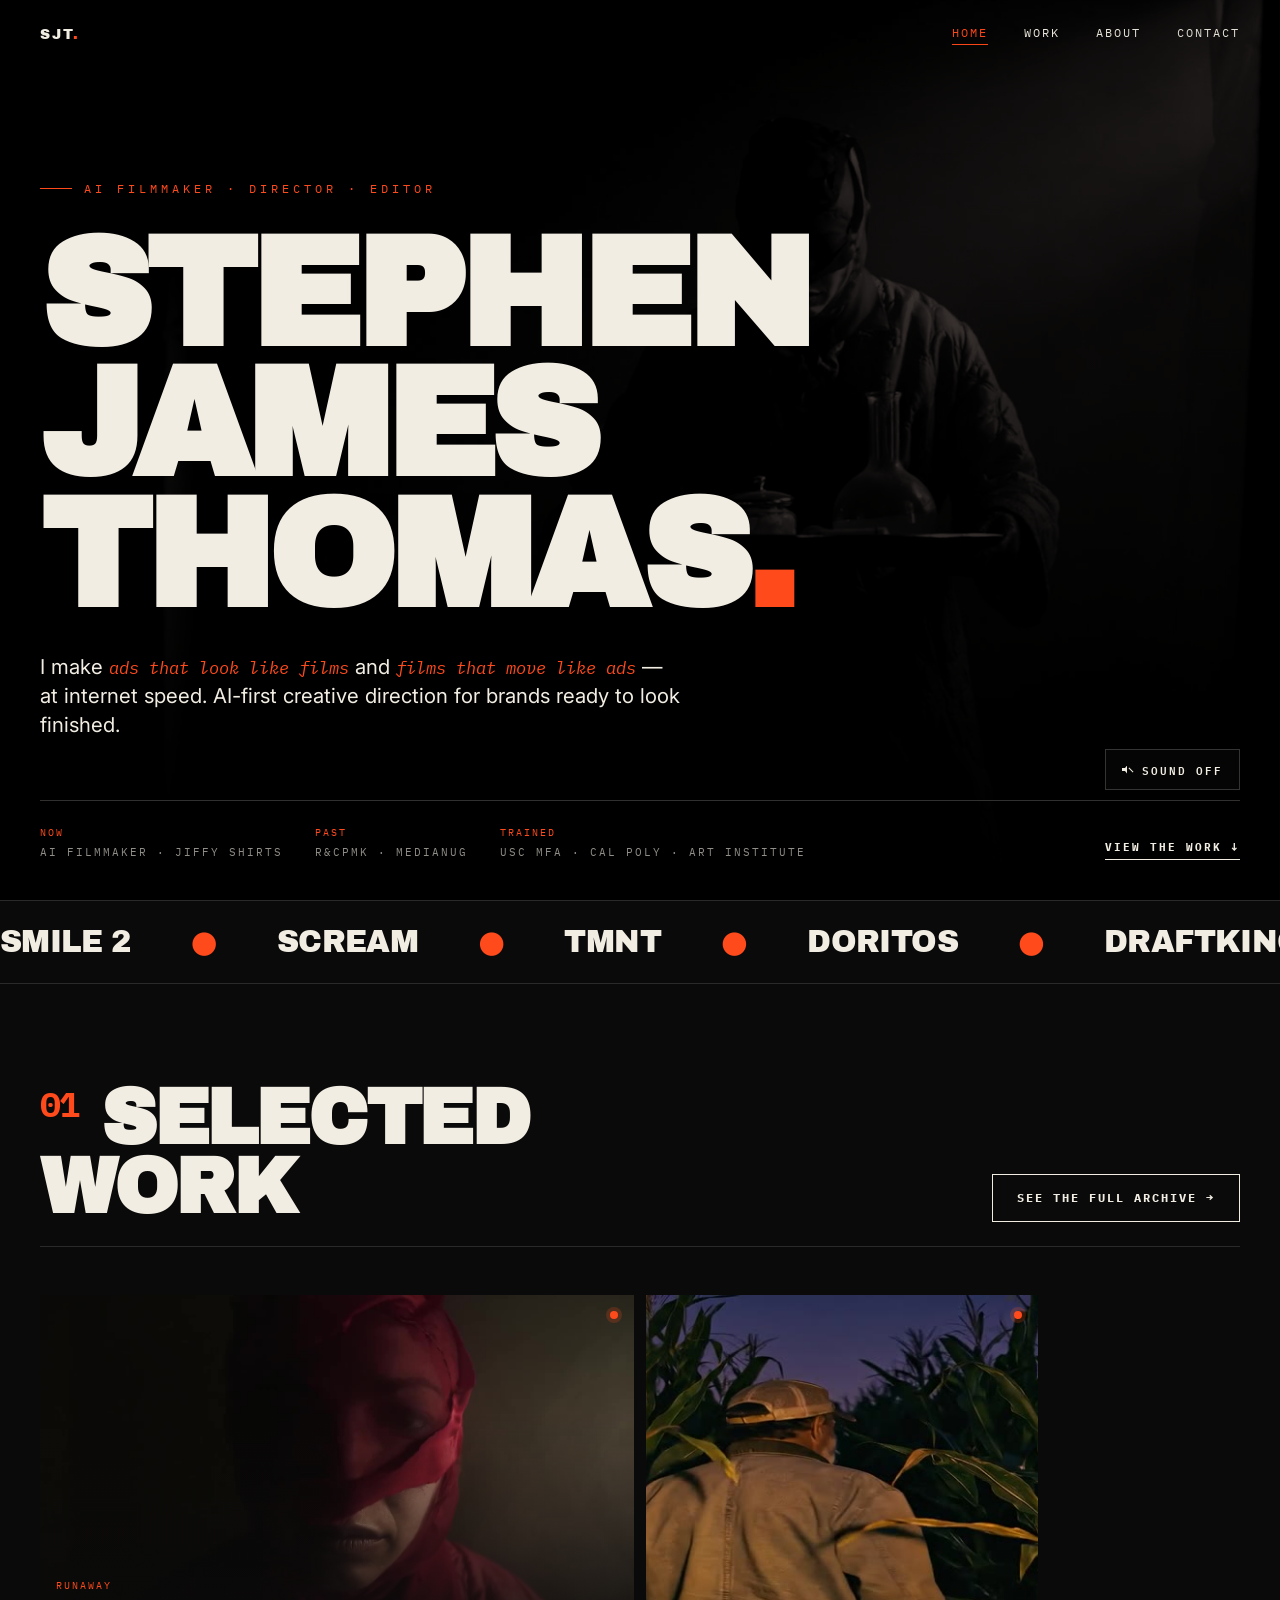
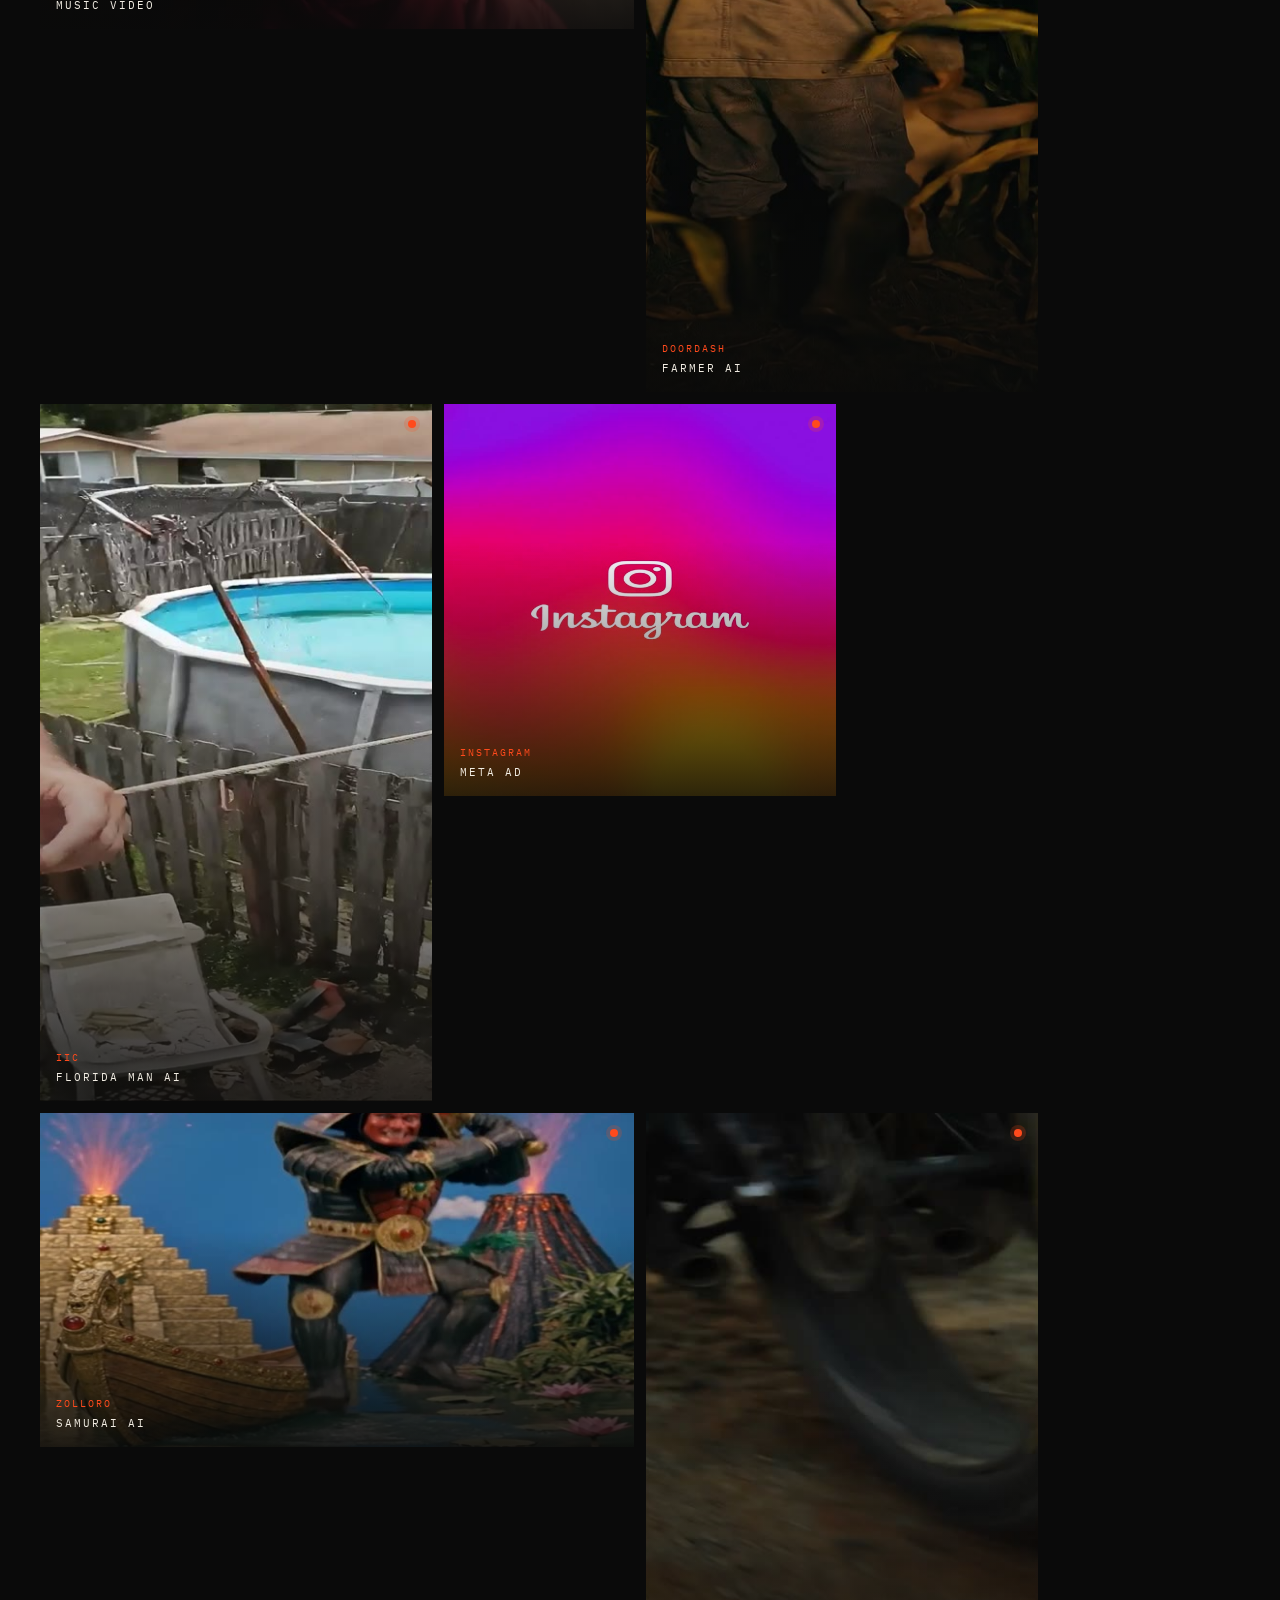
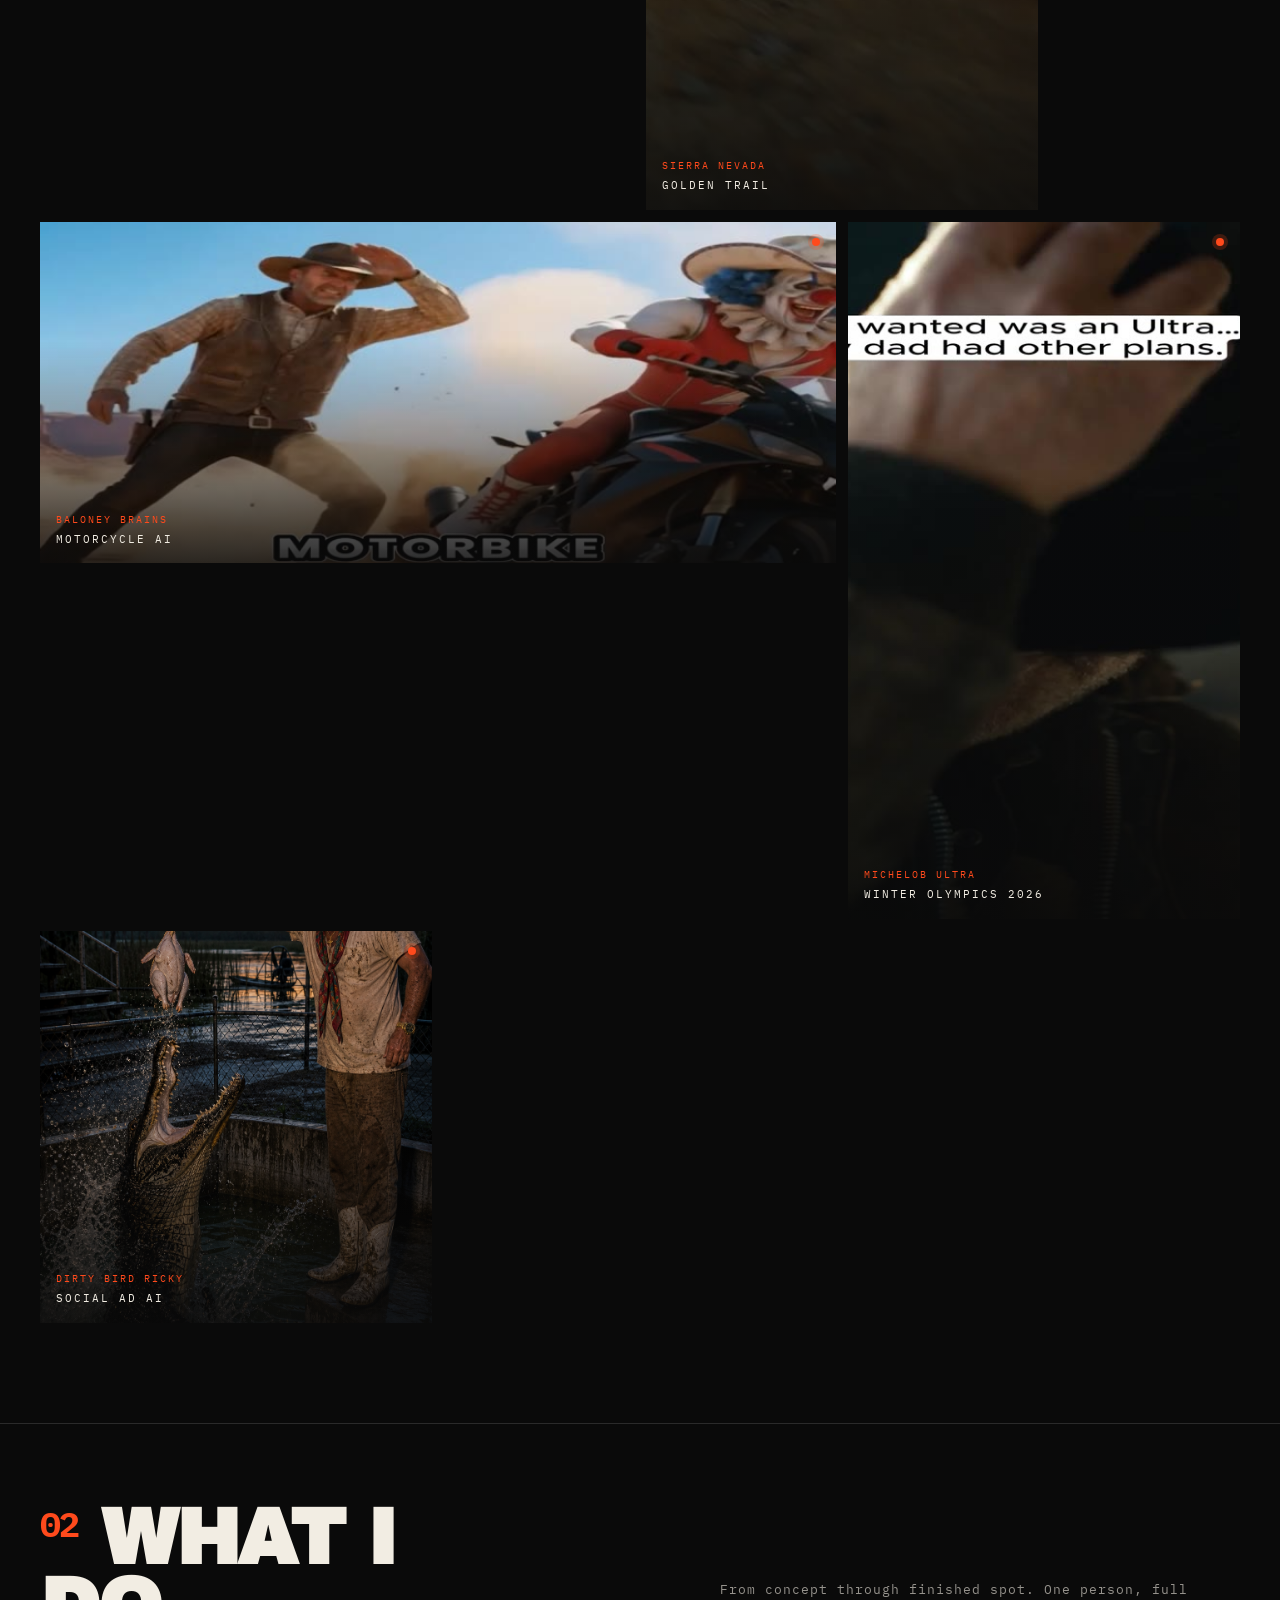
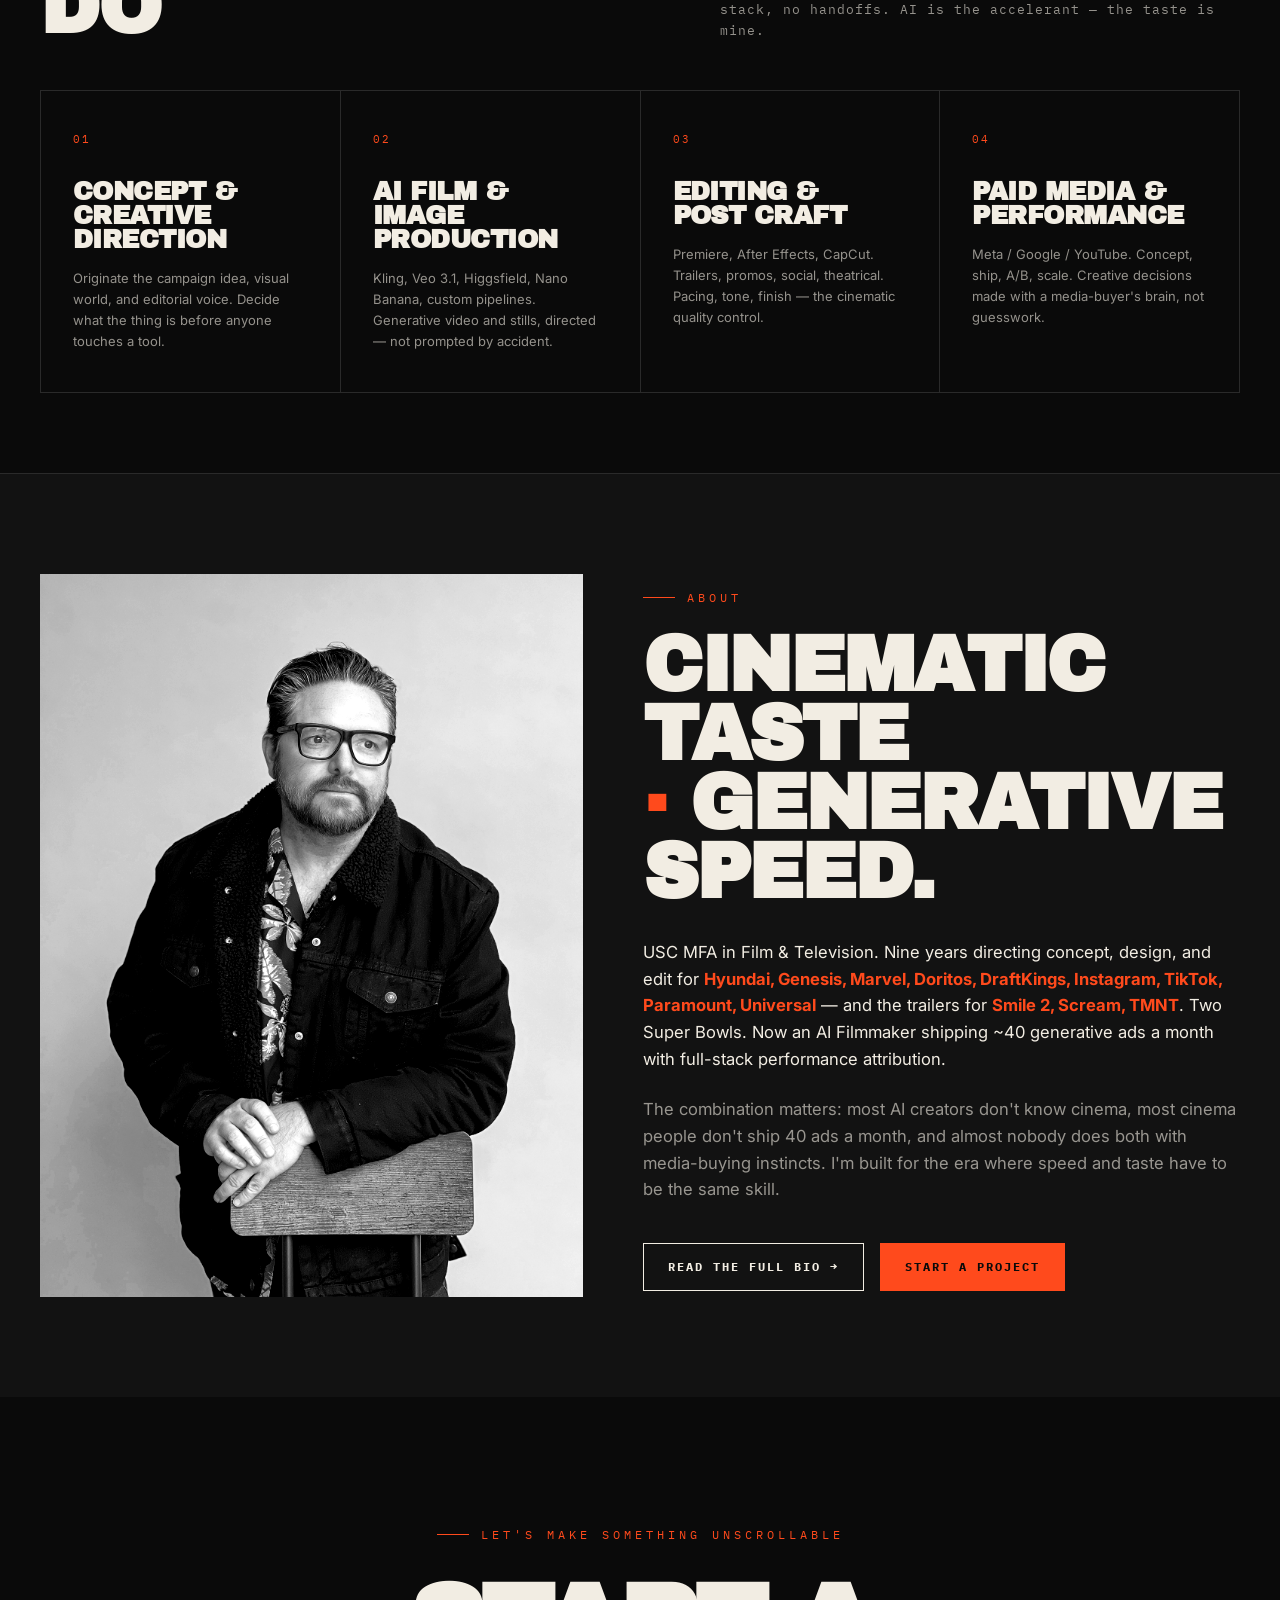
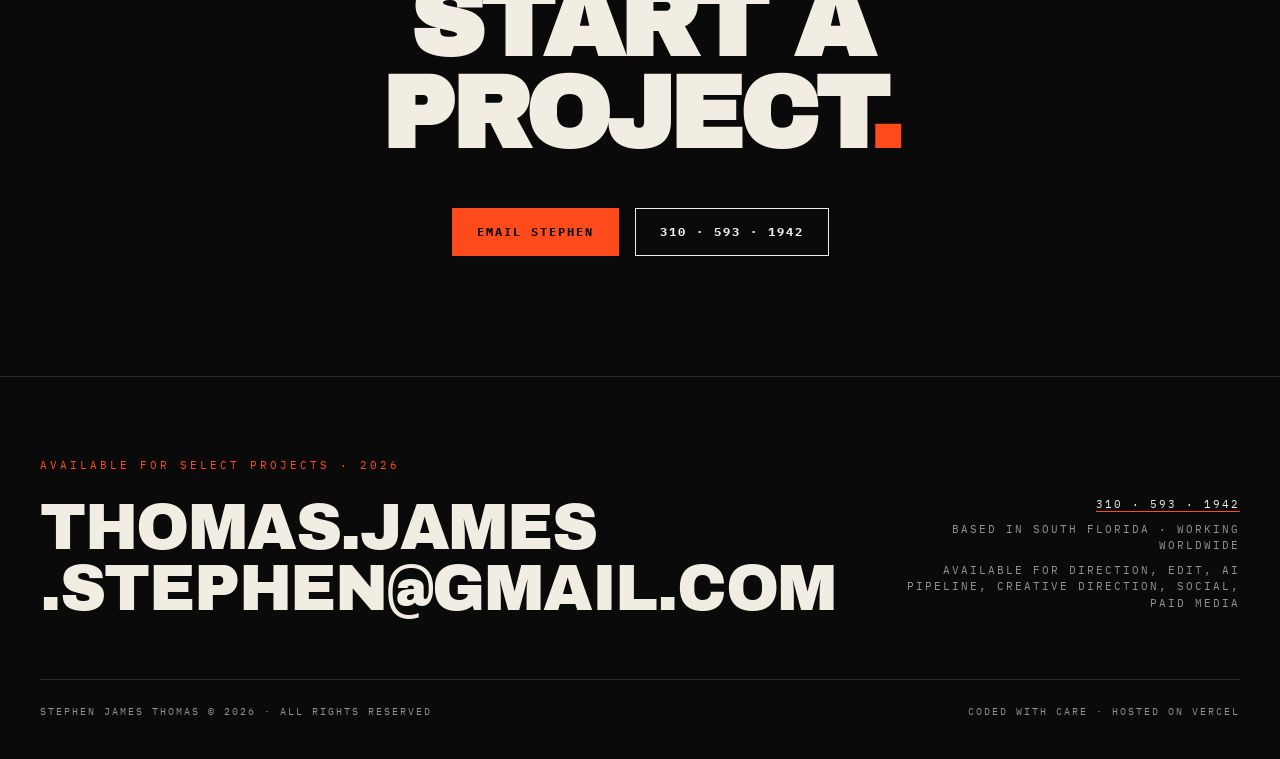
==== commit a673cf9e: "Add Dirty Bird Ricky tile — Social Ad AI (index + work pages)" ====
--- a/index.html
+++ b/index.html
@@ -380,6 +380,14 @@
       <div class="play-pulse"></div>
       <div class="tile-label"><span class="client">Michelob Ultra</span>Winter Olympics 2026</div>
     </a>
+    <a class="tile square t9" href="work.html" data-reveal data-reveal-delay="2">
+      <video class="tile-video" autoplay muted loop playsinline preload="metadata"
+             poster="videos/posters/Dirty%20bird%20ricky%2001.png">
+        <source src="videos/full/DirtyBirdRicky_01_INTRO_2026_0521_v1.mp4" type="video/mp4">
+      </video>
+      <div class="play-pulse"></div>
+      <div class="tile-label"><span class="client">Dirty Bird Ricky</span>Social Ad AI</div>
+    </a>
   </div>
 </section>
 
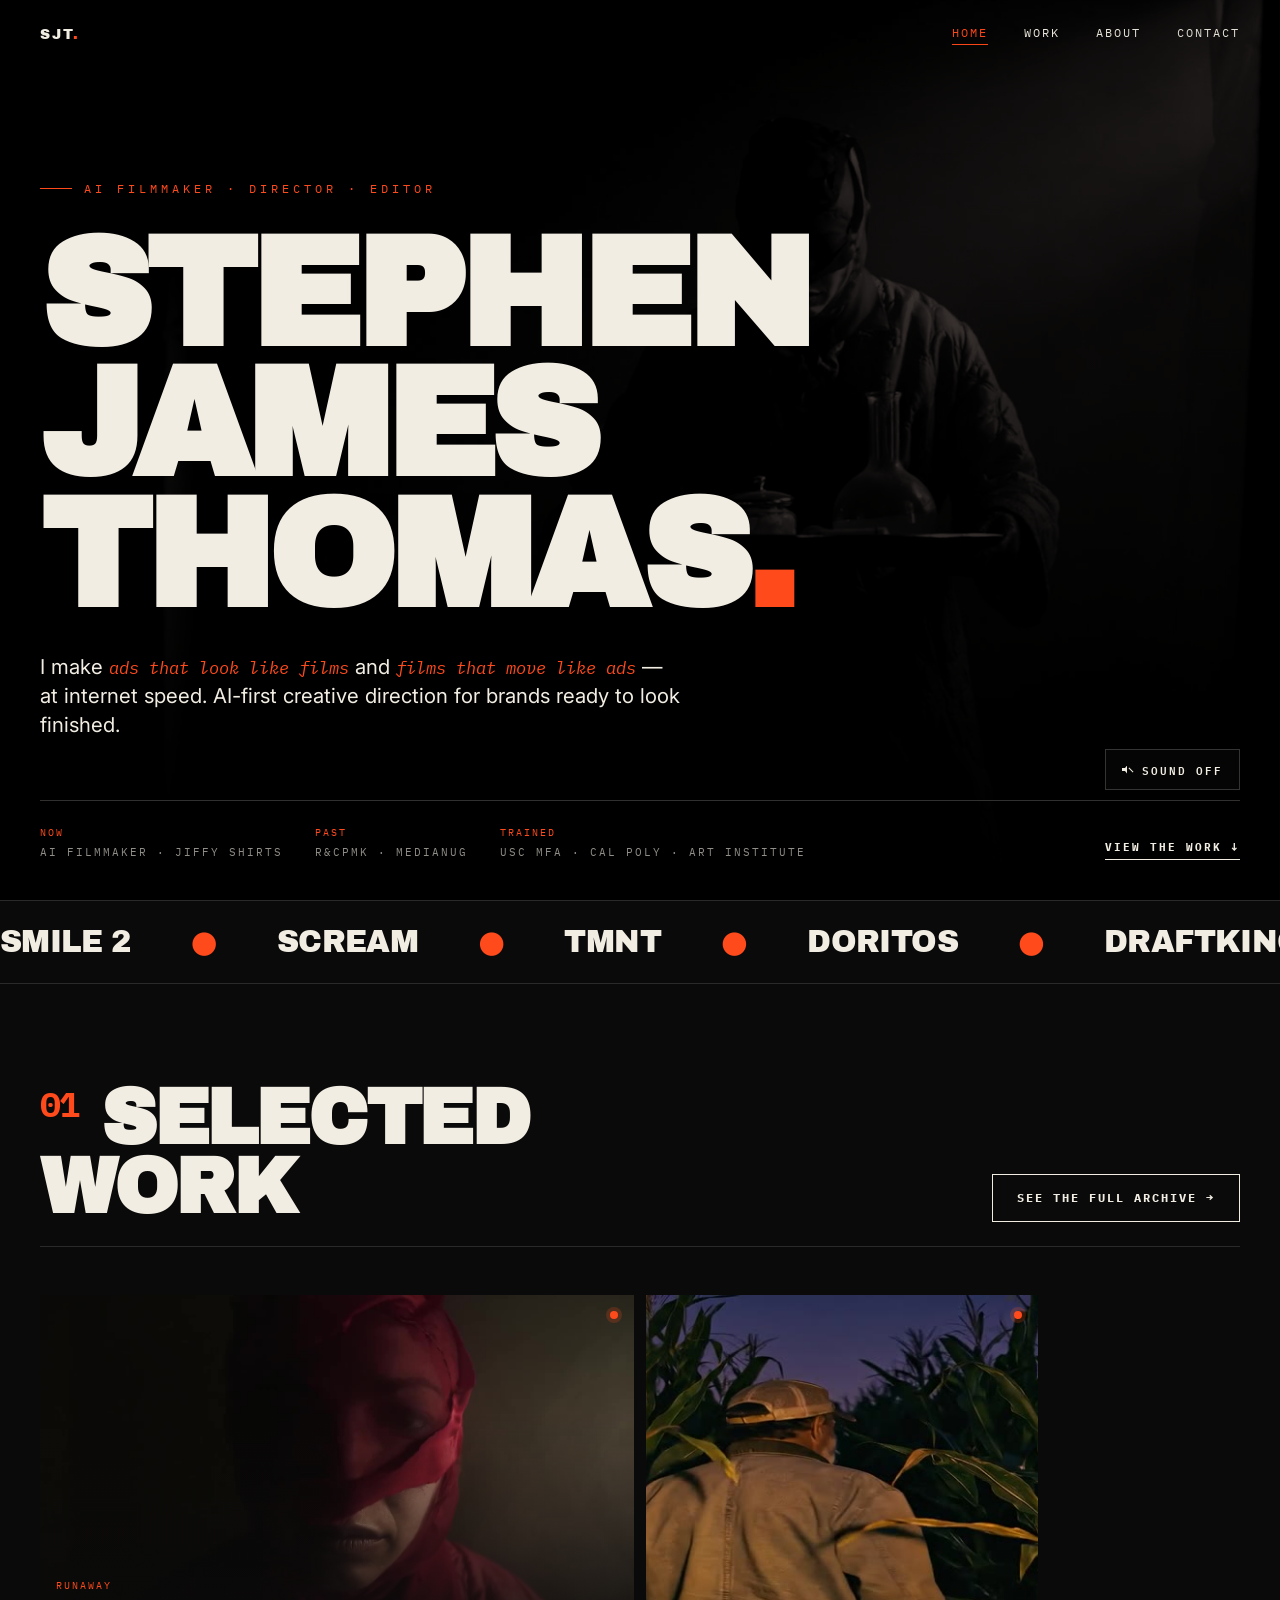
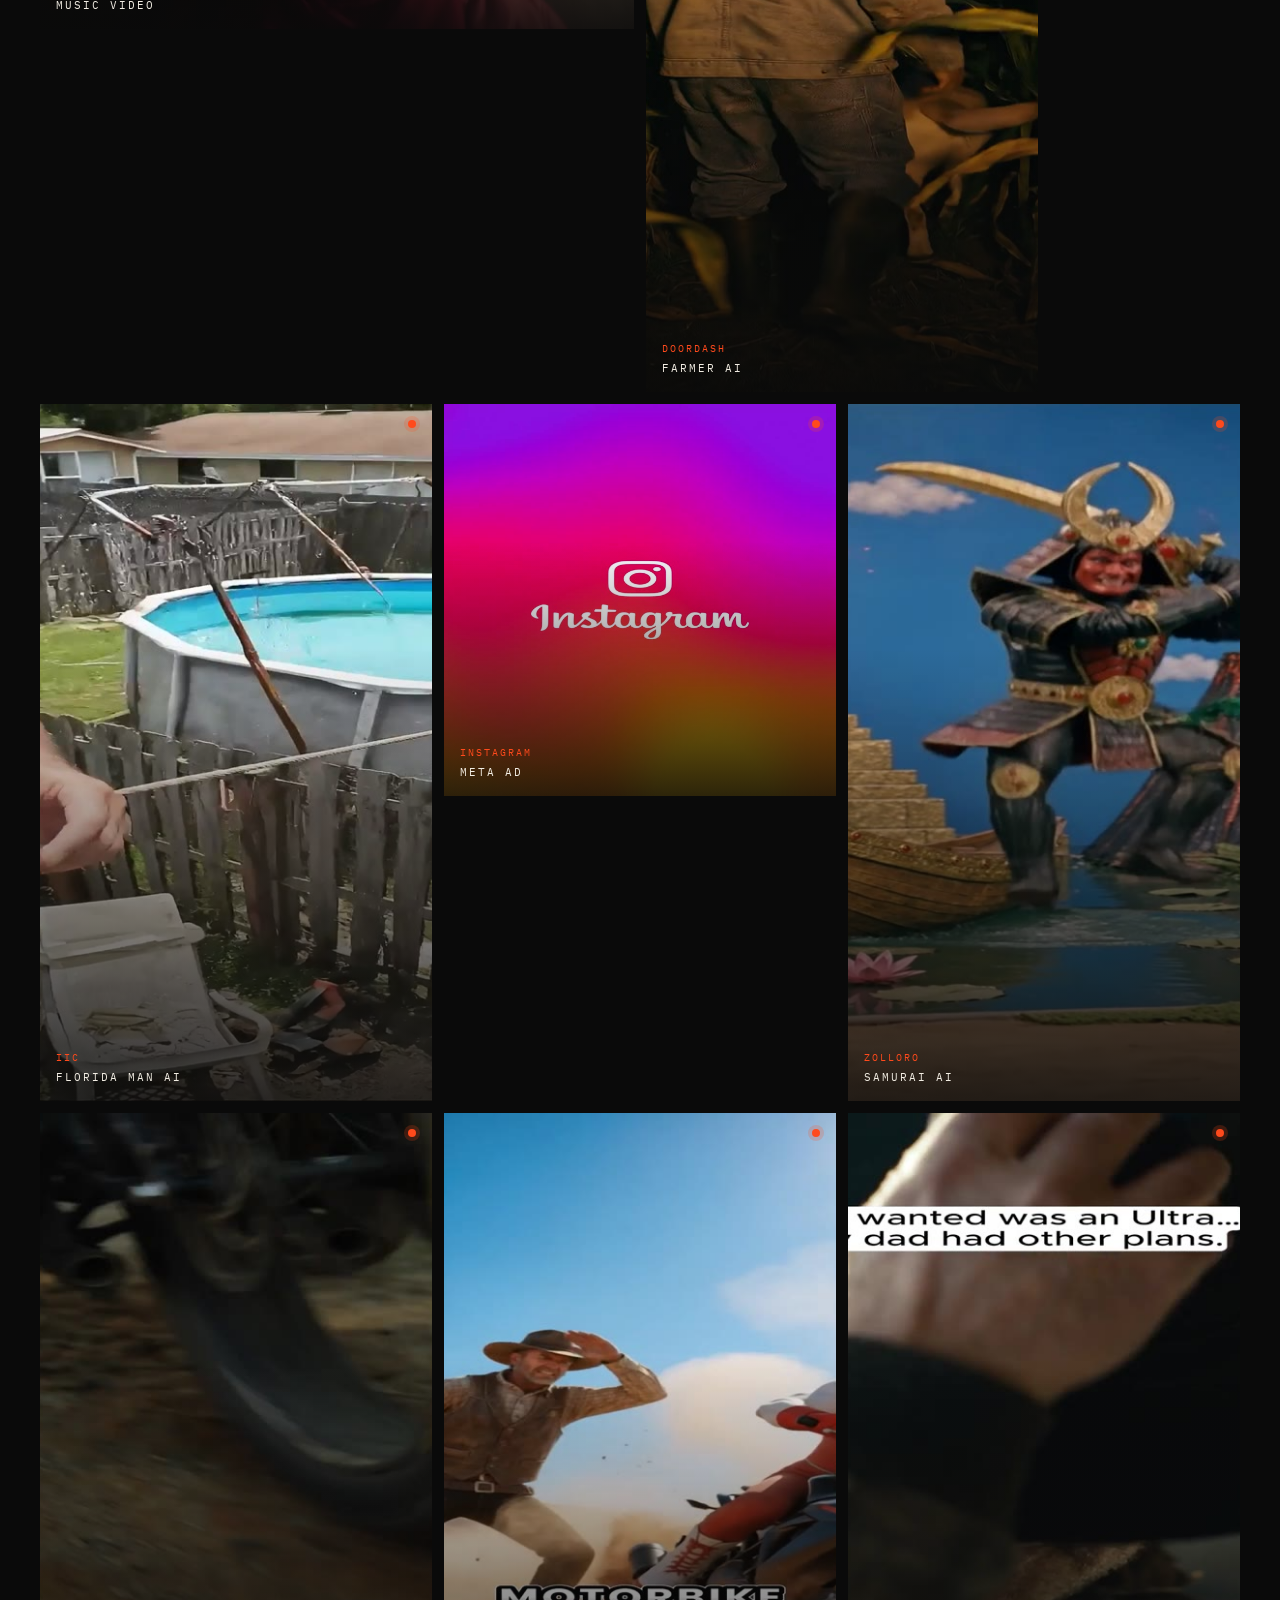
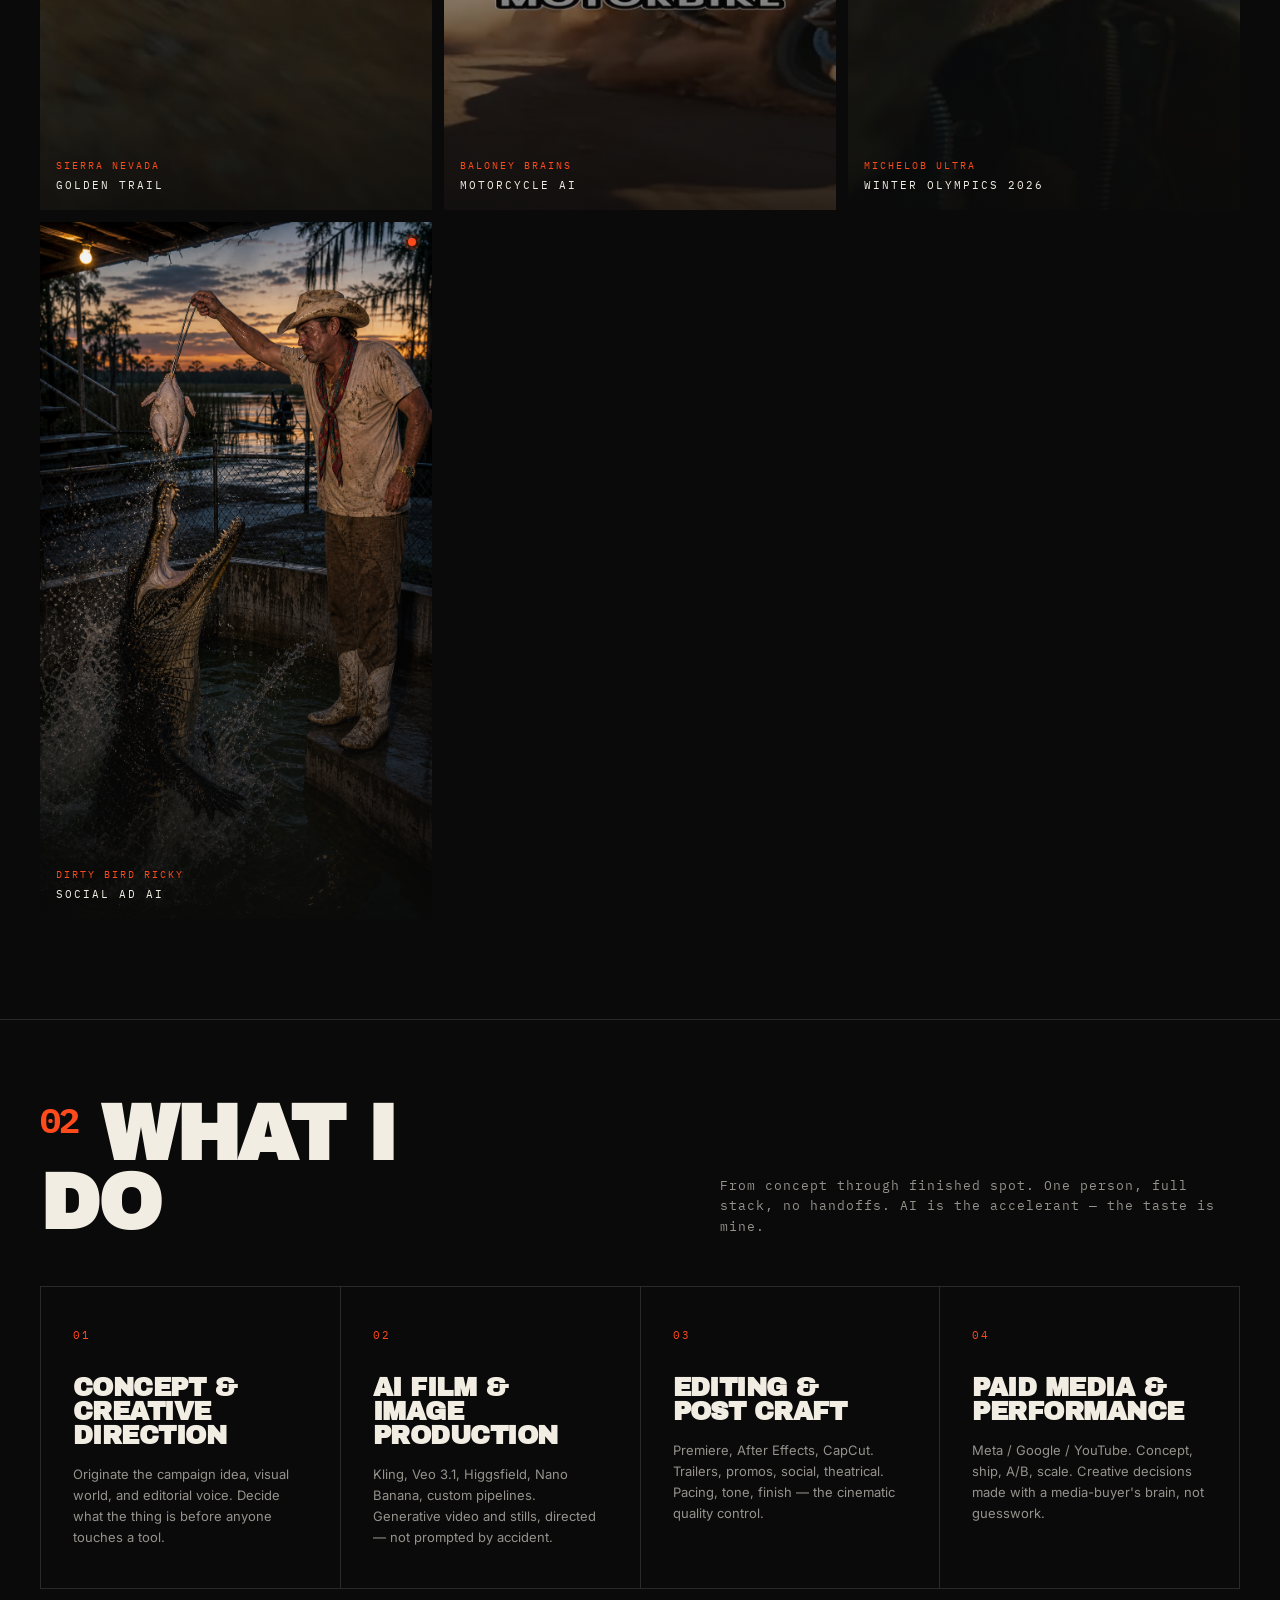
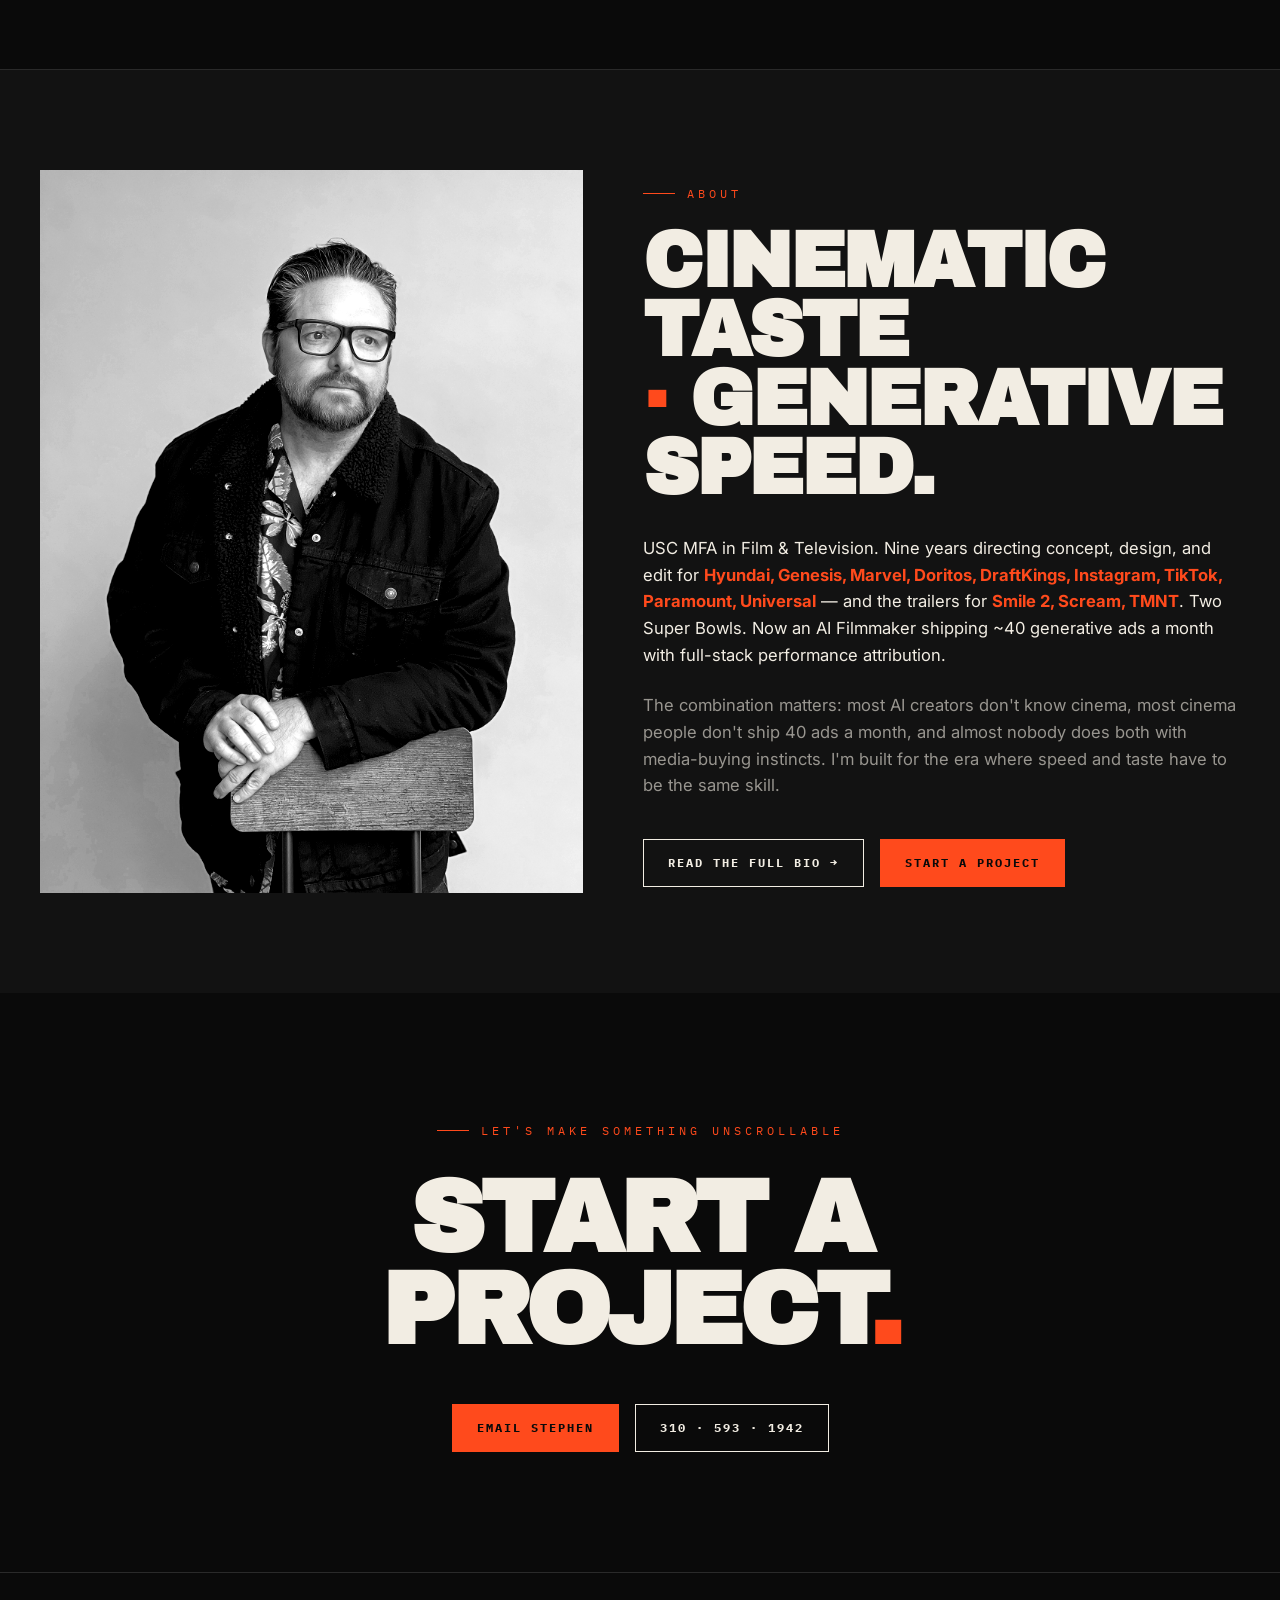
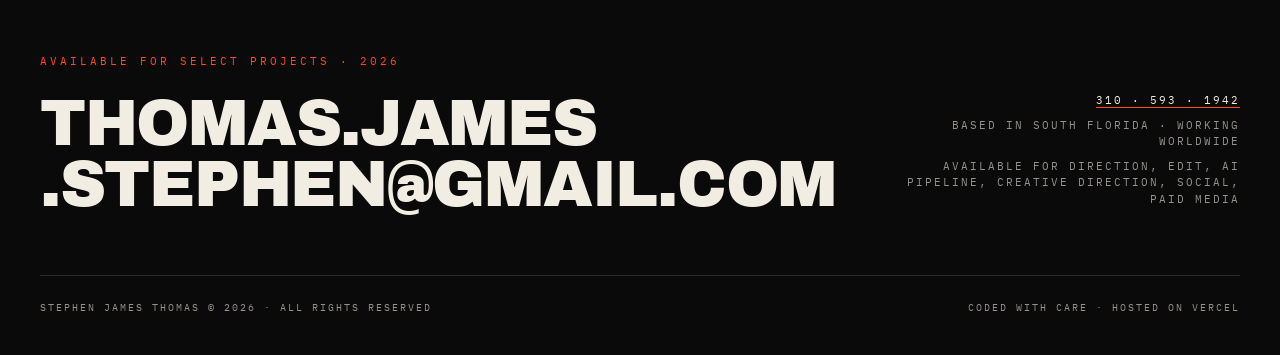
==== commit 48a991bf: "Vertical-dominant grid — Piñata + Runaway horizontal, everything else vertical/square" ====
--- a/index.html
+++ b/index.html
@@ -330,7 +330,7 @@
       <div class="play-pulse"></div>
       <div class="tile-label"><span class="client">Doordash</span>Farmer AI</div>
     </a>
-    <a class="tile tall t3" href="work.html" data-reveal data-reveal-delay="2">
+    <a class="tile vertical t3" href="work.html" data-reveal data-reveal-delay="2">
       <video class="tile-video" autoplay muted loop playsinline preload="metadata"
              poster="videos/posters/IIC_FLORIDAMAN_01%20FINAL.jpg">
         <source src="videos/tiles/IIC_FLORIDAMAN_01%20FINAL.mp4" type="video/mp4">
@@ -347,7 +347,7 @@
       <div class="play-pulse"></div>
       <div class="tile-label"><span class="client">Instagram</span>Meta Ad</div>
     </a>
-    <a class="tile landscape t5" href="work.html" data-reveal data-reveal-delay="1" data-cat="ai personal">
+    <a class="tile vertical t5" href="work.html" data-reveal data-reveal-delay="1" data-cat="ai personal">
       <video class="tile-video" autoplay muted loop playsinline preload="metadata"
              poster="videos/posters/Zolloro_01_2026_0508_v1%209x16.jpg">
         <source src="videos/tiles/Zolloro_01_2026_0508_v1%209x16.mp4" type="video/mp4">
@@ -364,7 +364,7 @@
       <div class="tile-label"><span class="client">Sierra Nevada</span>Golden Trail</div>
     </a>
 
-    <a class="tile wide t7" href="work.html" data-reveal>
+    <a class="tile vertical t7" href="work.html" data-reveal>
       <video class="tile-video" autoplay muted loop playsinline preload="metadata"
              poster="videos/posters/BaloneyBrains_YT_02_MOTO_2026_0418_v1.jpg">
         <source src="videos/tiles/BaloneyBrains_YT_02_MOTO_2026_0418_v1.mp4" type="video/mp4">
@@ -372,7 +372,7 @@
       <div class="play-pulse"></div>
       <div class="tile-label"><span class="client">Baloney Brains</span>Motorcycle AI</div>
     </a>
-    <a class="tile tall t8" href="work.html" data-reveal data-reveal-delay="1">
+    <a class="tile vertical t8" href="work.html" data-reveal data-reveal-delay="1">
       <video class="tile-video" autoplay muted loop playsinline preload="metadata"
              poster="videos/posters/MichelobUltra_01_TT_2026_0115_02_v01.jpg">
         <source src="videos/tiles/MichelobUltra_01_TT_2026_0115_02_v01.mp4" type="video/mp4">
@@ -380,10 +380,10 @@
       <div class="play-pulse"></div>
       <div class="tile-label"><span class="client">Michelob Ultra</span>Winter Olympics 2026</div>
     </a>
-    <a class="tile square t9" href="work.html" data-reveal data-reveal-delay="2">
+    <a class="tile vertical t9" href="work.html" data-reveal data-reveal-delay="2">
       <video class="tile-video" autoplay muted loop playsinline preload="metadata"
              poster="videos/posters/Dirty%20bird%20ricky%2001.png">
-        <source src="videos/full/DirtyBirdRicky_01_INTRO_2026_0521_v1.mp4" type="video/mp4">
+        <source src="videos/tiles/DirtyBirdRicky_01_INTRO_2026_0521_v1.mp4" type="video/mp4">
       </video>
       <div class="play-pulse"></div>
       <div class="tile-label"><span class="client">Dirty Bird Ricky</span>Social Ad AI</div>
--- a/styles.css
+++ b/styles.css
@@ -161,6 +161,7 @@
 .bento {
   display: grid;
   grid-template-columns: repeat(6, 1fr);
+  grid-auto-flow: dense;
   gap: 12px;
 }
 .tile {
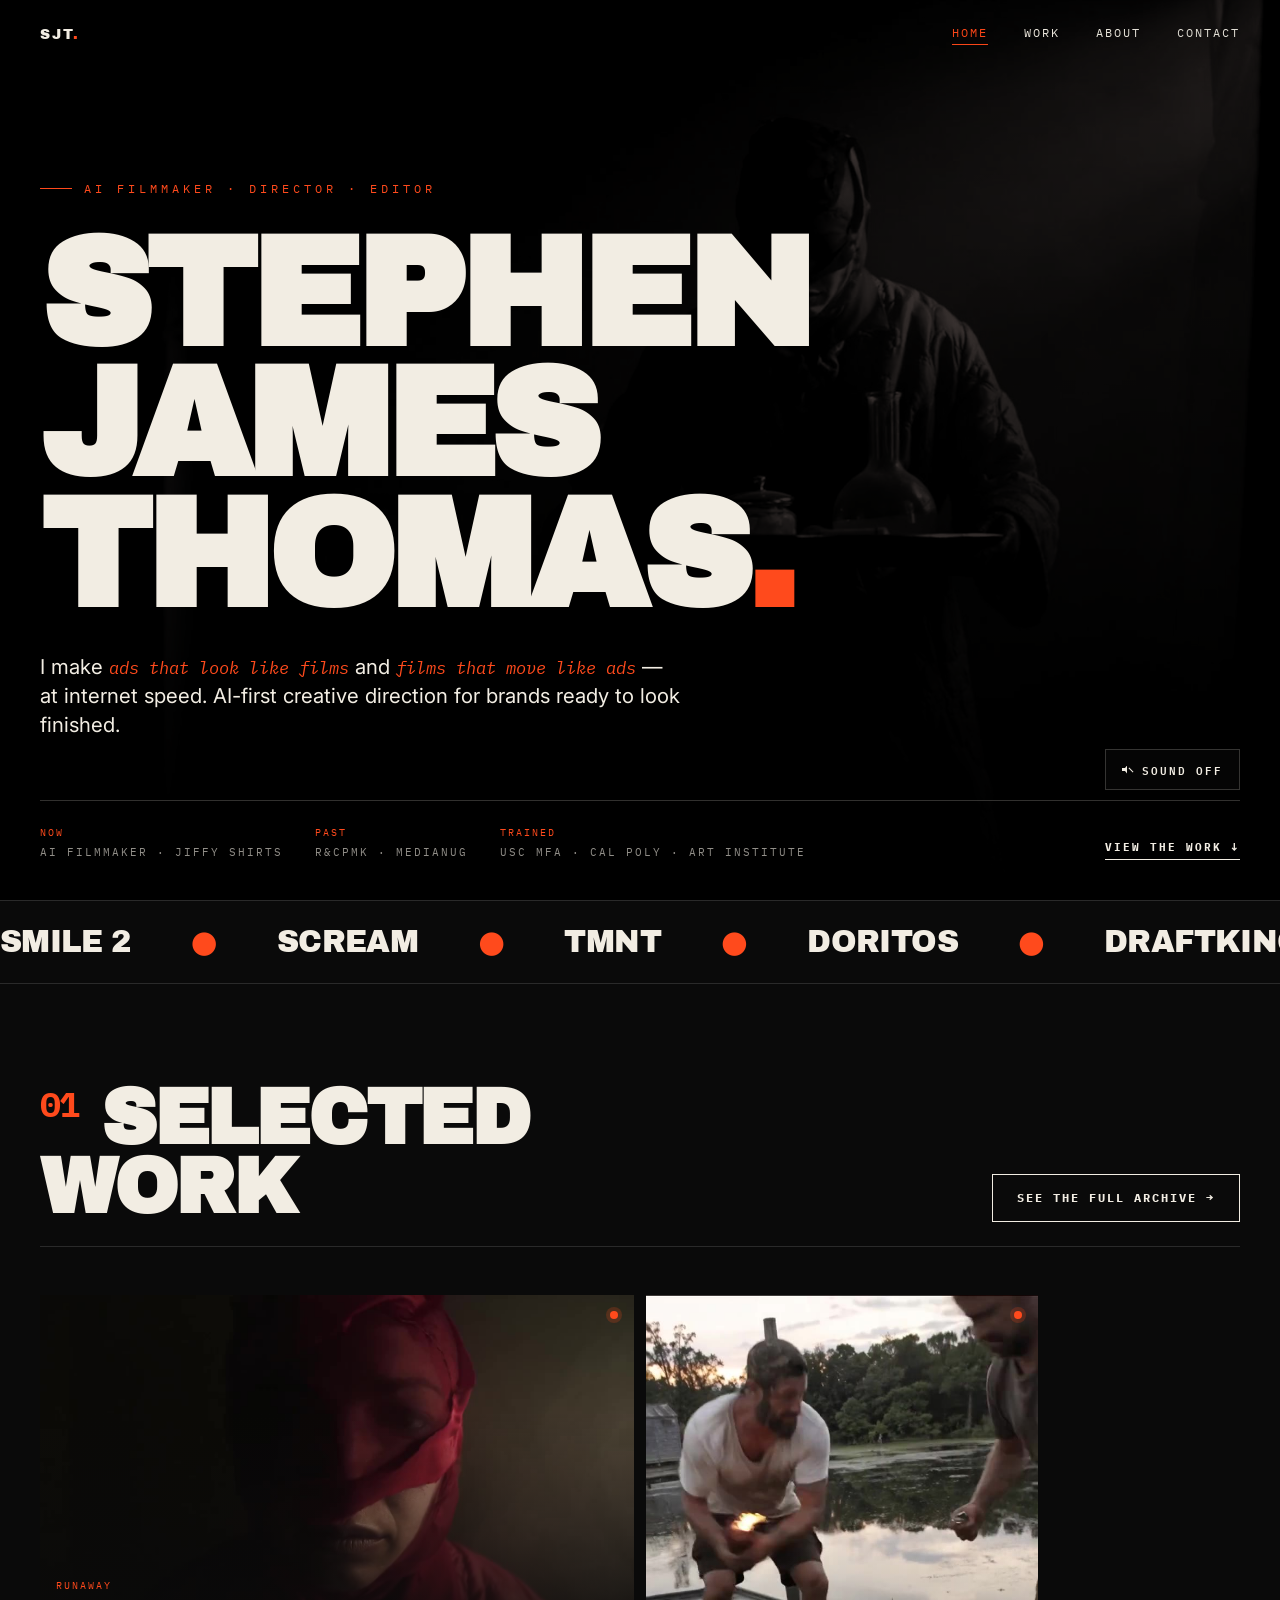
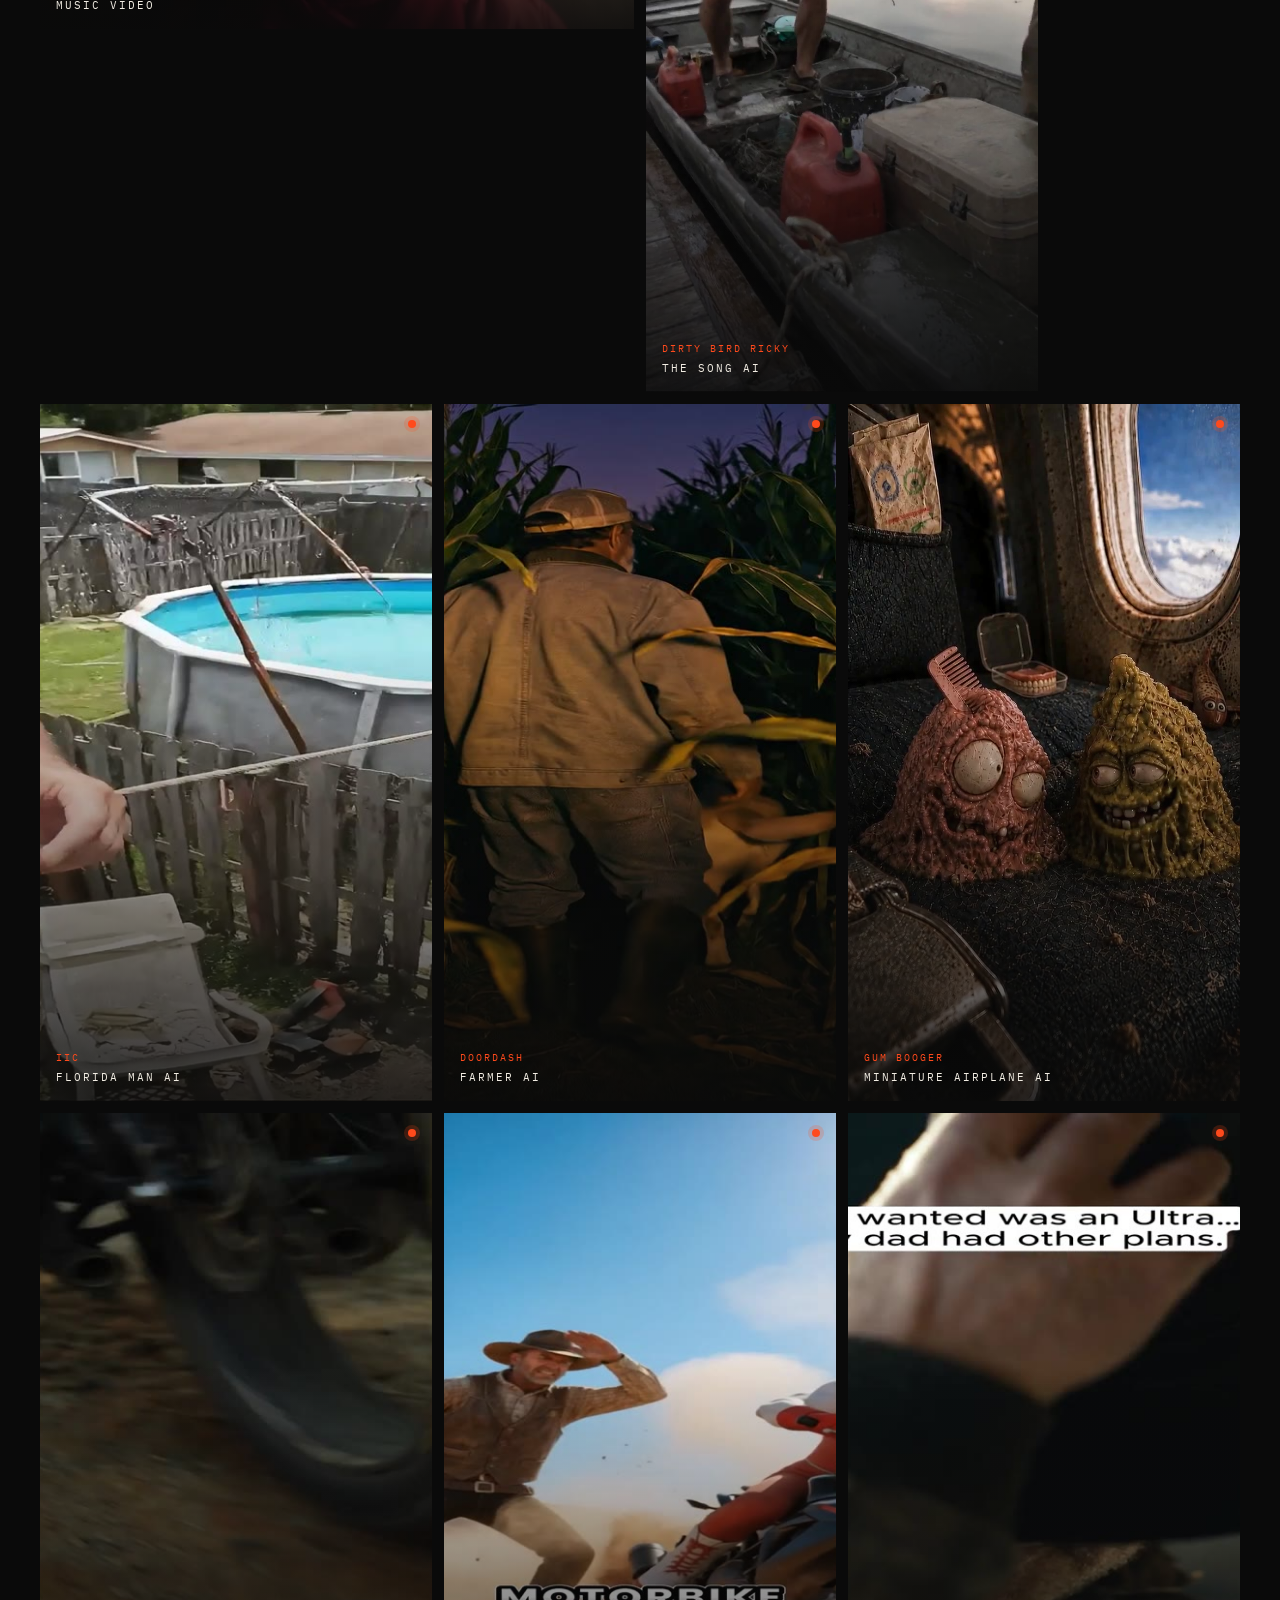
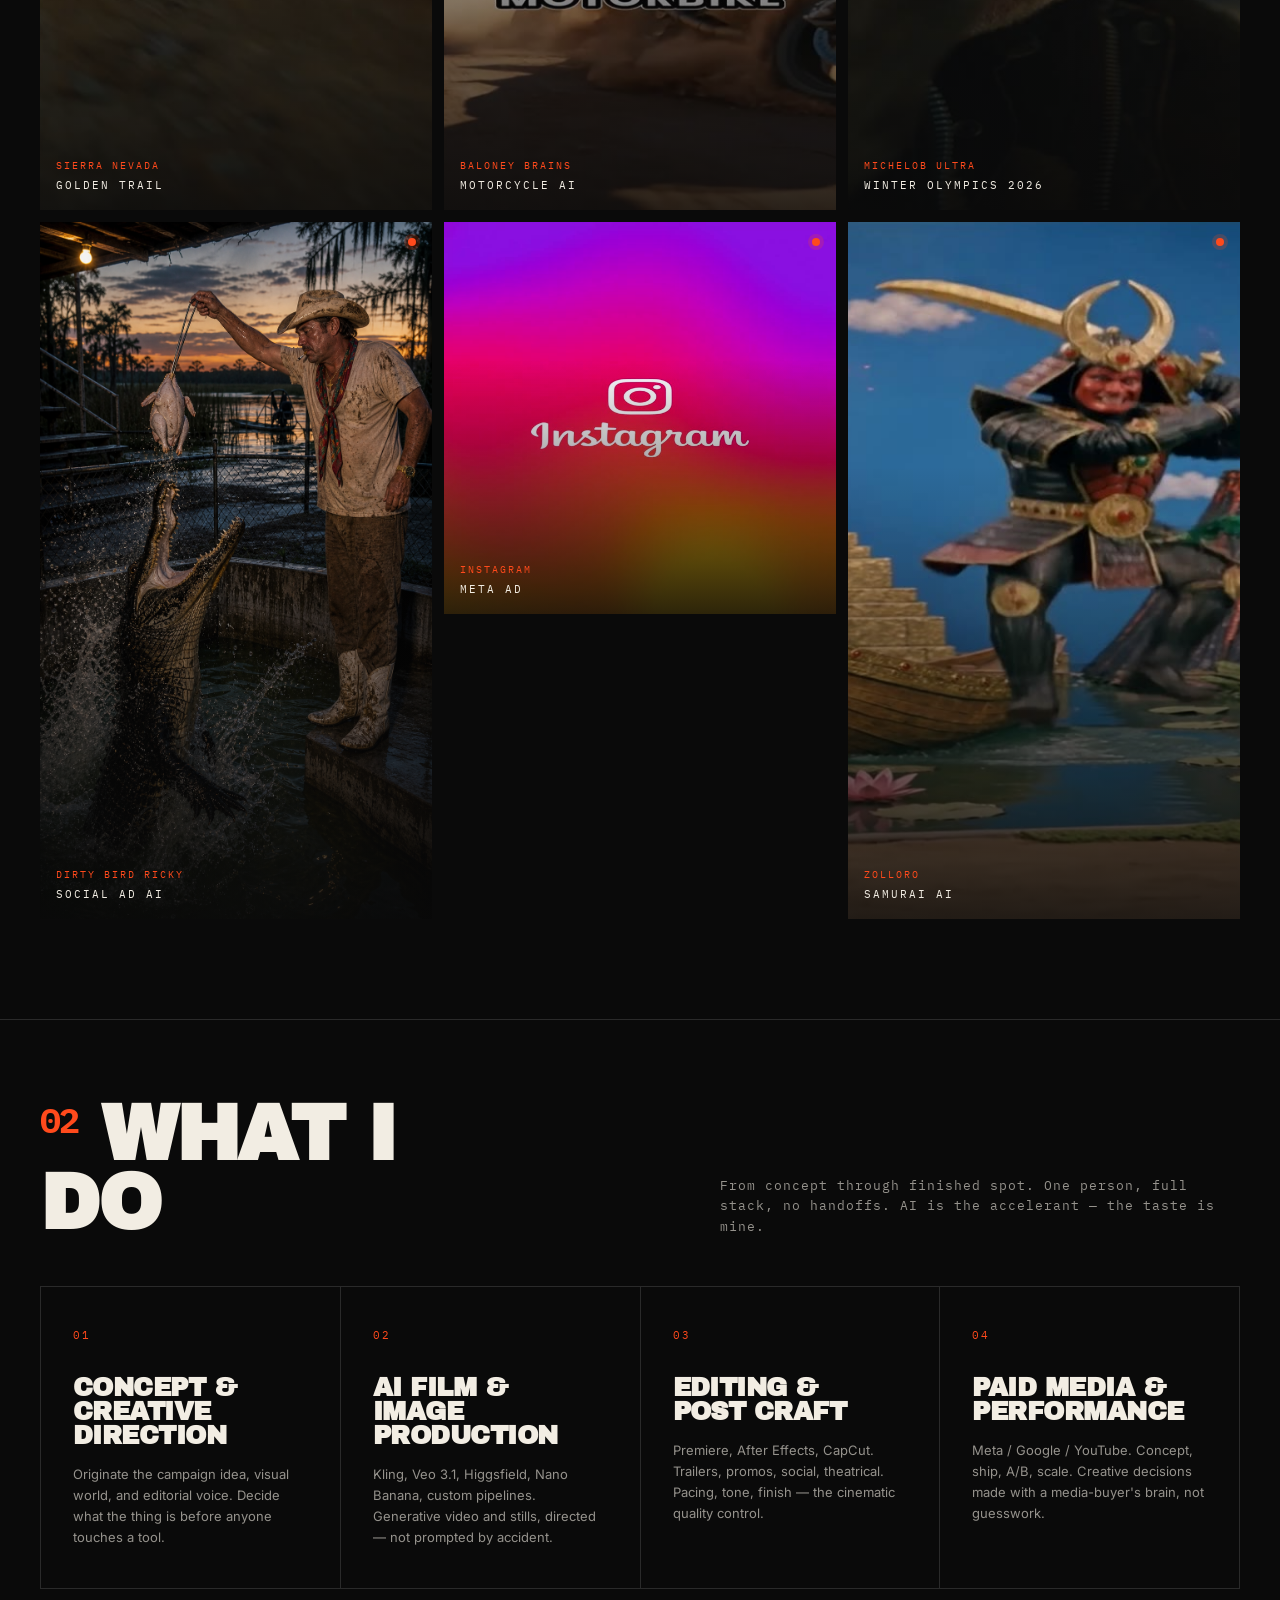
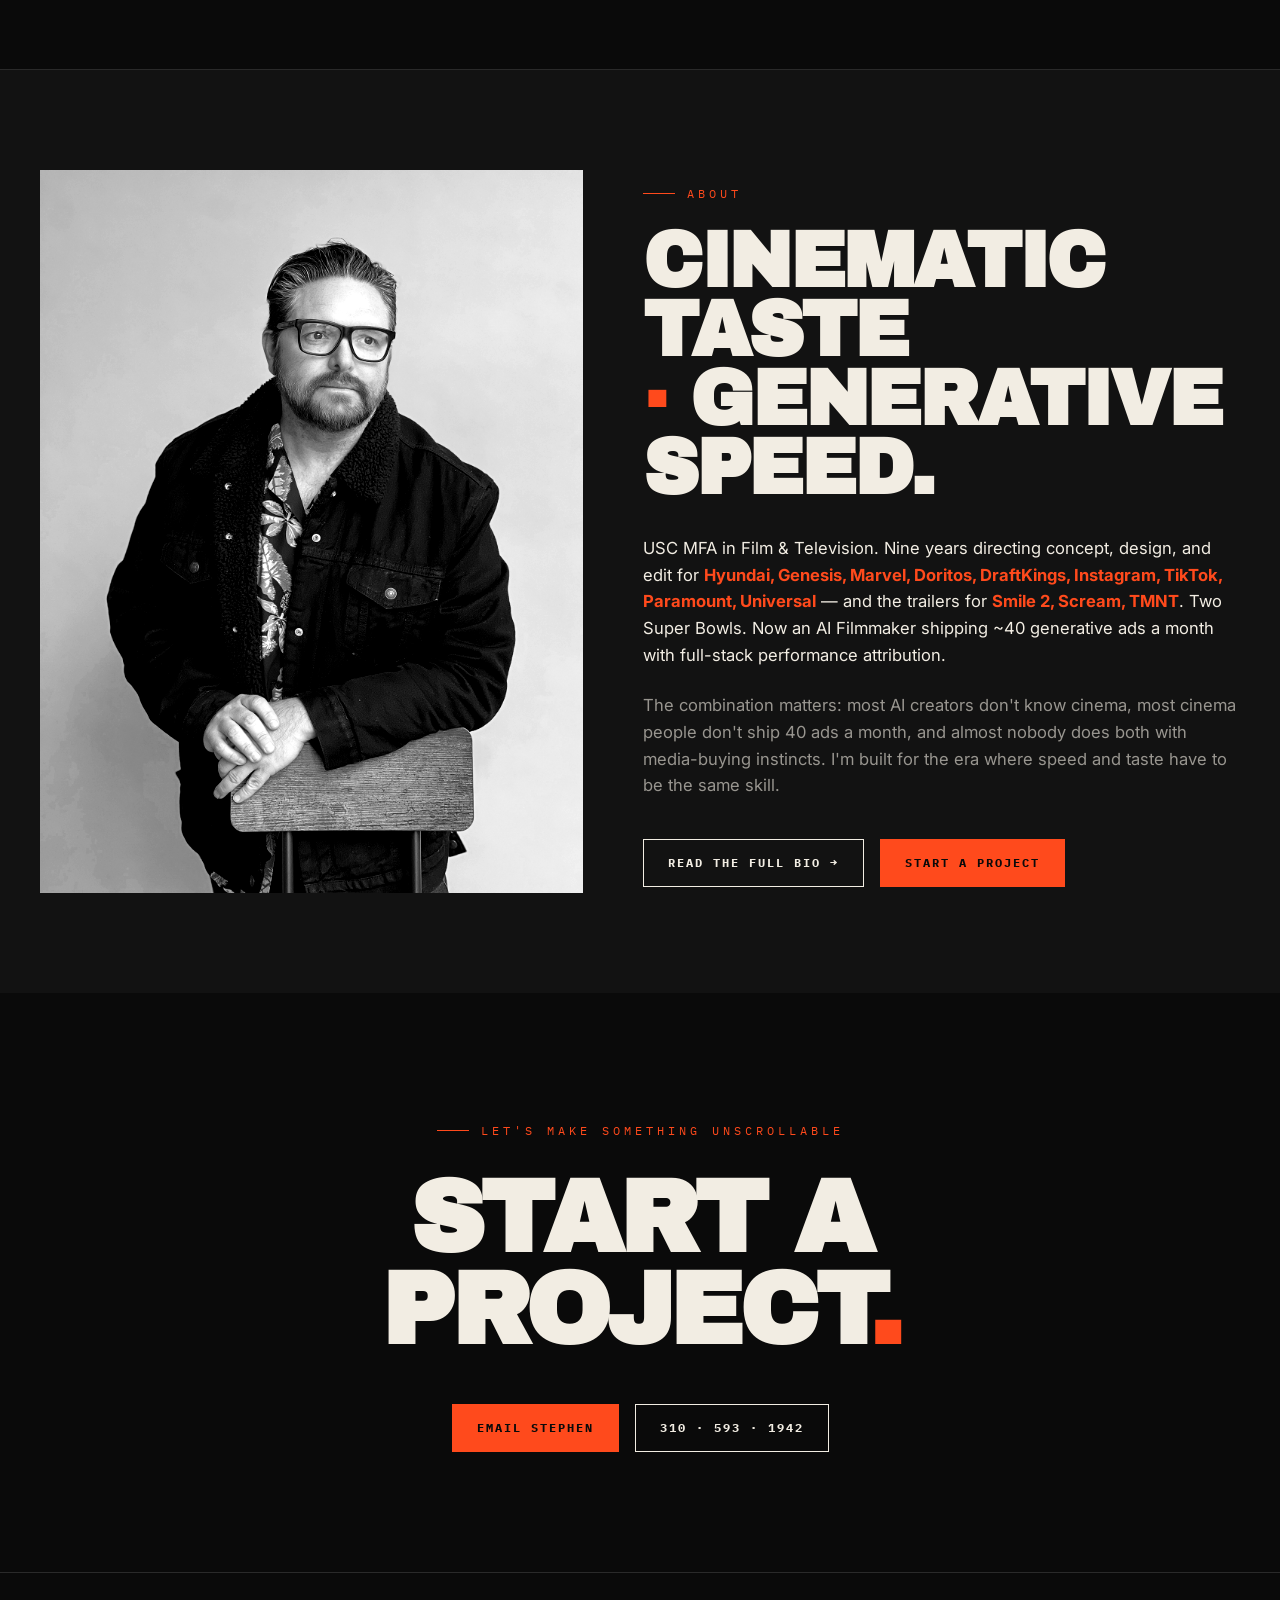
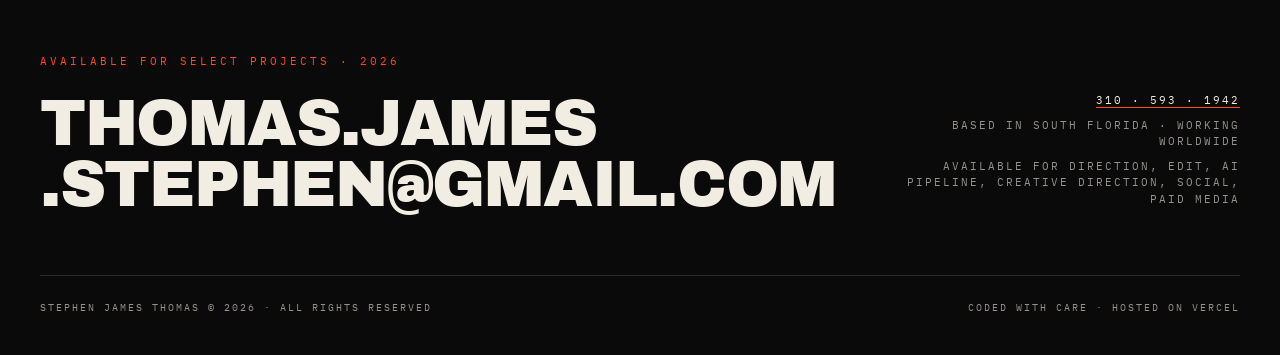
==== commit fe7c737a: "Add 4 new AI pieces; reorder homepage grid - AI + All work pages: Gum Booger, Dirty Bird Ricky 06 (S" ====
--- a/index.html
+++ b/index.html
@@ -322,6 +322,21 @@
       <div class="play-pulse"></div>
       <div class="tile-label"><span class="client">Runaway</span>Music Video</div>
     </a>
+    <a class="tile vertical t11" href="work-ai.html" data-reveal data-reveal-delay="2" data-cat="ai">
+      <video class="tile-video" autoplay muted loop playsinline preload="metadata" poster="videos/posters/DirtyBirdRicky_06_2026_0828_SONG.jpg">
+        <source src="videos/tiles/DirtyBirdRicky_06_2026_0828_SONG.mp4" type="video/mp4">
+      </video>
+      <div class="play-pulse"></div>
+      <div class="tile-label"><span class="client">Dirty Bird Ricky</span>The Song AI</div>
+    </a>
+    <a class="tile vertical t3" href="work.html" data-reveal data-reveal-delay="2">
+      <video class="tile-video" autoplay muted loop playsinline preload="metadata"
+             poster="videos/posters/IIC_FLORIDAMAN_01%20FINAL.jpg">
+        <source src="videos/tiles/IIC_FLORIDAMAN_01%20FINAL.mp4" type="video/mp4">
+      </video>
+      <div class="play-pulse"></div>
+      <div class="tile-label"><span class="client">IIC</span>Florida Man AI</div>
+    </a>
     <a class="tile vertical t2" href="work.html" data-reveal data-reveal-delay="1">
       <video class="tile-video" autoplay muted loop playsinline preload="metadata"
              poster="videos/posters/DoorDash_AI_TT_2026_0205_SJT_Farmer_v1.jpg">
@@ -330,15 +345,45 @@
       <div class="play-pulse"></div>
       <div class="tile-label"><span class="client">Doordash</span>Farmer AI</div>
     </a>
-    <a class="tile vertical t3" href="work.html" data-reveal data-reveal-delay="2">
-      <video class="tile-video" autoplay muted loop playsinline preload="metadata"
-             poster="videos/posters/IIC_FLORIDAMAN_01%20FINAL.jpg">
-        <source src="videos/tiles/IIC_FLORIDAMAN_01%20FINAL.mp4" type="video/mp4">
-      </video>
-      <div class="play-pulse"></div>
-      <div class="tile-label"><span class="client">IIC</span>Florida Man AI</div>
-    </a>
-
+    <a class="tile vertical t10" href="work-ai.html" data-reveal data-reveal-delay="1" data-cat="ai">
+      <video class="tile-video" autoplay muted loop playsinline preload="metadata" poster="videos/posters/gum-booger-miniature-airplane-v4.jpg">
+        <source src="videos/tiles/gum-booger-miniature-airplane-v4.mp4" type="video/mp4">
+      </video>
+      <div class="play-pulse"></div>
+      <div class="tile-label"><span class="client">Gum Booger</span>Miniature Airplane AI</div>
+    </a>
+    <a class="tile vertical t6" href="work.html" data-reveal data-reveal-delay="2">
+      <video class="tile-video" autoplay muted loop playsinline preload="metadata"
+             poster="videos/posters/SierraNevada_01_TT_2024_1125_06_Golden_v03.jpg">
+        <source src="videos/tiles/SierraNevada_01_TT_2024_1125_06_Golden_v03.mp4" type="video/mp4">
+      </video>
+      <div class="play-pulse"></div>
+      <div class="tile-label"><span class="client">Sierra Nevada</span>Golden Trail</div>
+    </a>
+    <a class="tile vertical t7" href="work.html" data-reveal>
+      <video class="tile-video" autoplay muted loop playsinline preload="metadata"
+             poster="videos/posters/BaloneyBrains_YT_02_MOTO_2026_0418_v1.jpg">
+        <source src="videos/tiles/BaloneyBrains_YT_02_MOTO_2026_0418_v1.mp4" type="video/mp4">
+      </video>
+      <div class="play-pulse"></div>
+      <div class="tile-label"><span class="client">Baloney Brains</span>Motorcycle AI</div>
+    </a>
+    <a class="tile vertical t8" href="work.html" data-reveal data-reveal-delay="1">
+      <video class="tile-video" autoplay muted loop playsinline preload="metadata"
+             poster="videos/posters/MichelobUltra_01_TT_2026_0115_02_v01.jpg">
+        <source src="videos/tiles/MichelobUltra_01_TT_2026_0115_02_v01.mp4" type="video/mp4">
+      </video>
+      <div class="play-pulse"></div>
+      <div class="tile-label"><span class="client">Michelob Ultra</span>Winter Olympics 2026</div>
+    </a>
+    <a class="tile vertical t9" href="work.html" data-reveal data-reveal-delay="2">
+      <video class="tile-video" autoplay muted loop playsinline preload="metadata"
+             poster="videos/posters/Dirty%20bird%20ricky%2001.png">
+        <source src="videos/tiles/DirtyBirdRicky_01_INTRO_2026_0521_v1.mp4" type="video/mp4">
+      </video>
+      <div class="play-pulse"></div>
+      <div class="tile-label"><span class="client">Dirty Bird Ricky</span>Social Ad AI</div>
+    </a>
     <a class="tile square t4" href="work.html" data-reveal>
       <video class="tile-video" autoplay muted loop playsinline preload="metadata"
              poster="videos/posters/instagram_v1%20%281080p%29.jpg">
@@ -354,39 +399,6 @@
       </video>
       <div class="play-pulse"></div>
       <div class="tile-label"><span class="client">Zolloro</span>Samurai AI</div>
-    </a>
-    <a class="tile vertical t6" href="work.html" data-reveal data-reveal-delay="2">
-      <video class="tile-video" autoplay muted loop playsinline preload="metadata"
-             poster="videos/posters/SierraNevada_01_TT_2024_1125_06_Golden_v03.jpg">
-        <source src="videos/tiles/SierraNevada_01_TT_2024_1125_06_Golden_v03.mp4" type="video/mp4">
-      </video>
-      <div class="play-pulse"></div>
-      <div class="tile-label"><span class="client">Sierra Nevada</span>Golden Trail</div>
-    </a>
-
-    <a class="tile vertical t7" href="work.html" data-reveal>
-      <video class="tile-video" autoplay muted loop playsinline preload="metadata"
-             poster="videos/posters/BaloneyBrains_YT_02_MOTO_2026_0418_v1.jpg">
-        <source src="videos/tiles/BaloneyBrains_YT_02_MOTO_2026_0418_v1.mp4" type="video/mp4">
-      </video>
-      <div class="play-pulse"></div>
-      <div class="tile-label"><span class="client">Baloney Brains</span>Motorcycle AI</div>
-    </a>
-    <a class="tile vertical t8" href="work.html" data-reveal data-reveal-delay="1">
-      <video class="tile-video" autoplay muted loop playsinline preload="metadata"
-             poster="videos/posters/MichelobUltra_01_TT_2026_0115_02_v01.jpg">
-        <source src="videos/tiles/MichelobUltra_01_TT_2026_0115_02_v01.mp4" type="video/mp4">
-      </video>
-      <div class="play-pulse"></div>
-      <div class="tile-label"><span class="client">Michelob Ultra</span>Winter Olympics 2026</div>
-    </a>
-    <a class="tile vertical t9" href="work.html" data-reveal data-reveal-delay="2">
-      <video class="tile-video" autoplay muted loop playsinline preload="metadata"
-             poster="videos/posters/Dirty%20bird%20ricky%2001.png">
-        <source src="videos/tiles/DirtyBirdRicky_01_INTRO_2026_0521_v1.mp4" type="video/mp4">
-      </video>
-      <div class="play-pulse"></div>
-      <div class="tile-label"><span class="client">Dirty Bird Ricky</span>Social Ad AI</div>
     </a>
   </div>
 </section>
--- a/styles.css
+++ b/styles.css
@@ -220,6 +220,7 @@
 .tile.wide      { grid-column: span 4; aspect-ratio: 21/9; }
 .tile.tall      { grid-column: span 2; aspect-ratio: 9/16; }
 .tile.medium    { grid-column: span 3; aspect-ratio: 4/5; }
+.tile.feature   { grid-column: 1 / -1; aspect-ratio: 16/9; } /* full-width cinematic row */
 
 .play-pulse {
   position: absolute; top: 16px; right: 16px; z-index: 2;
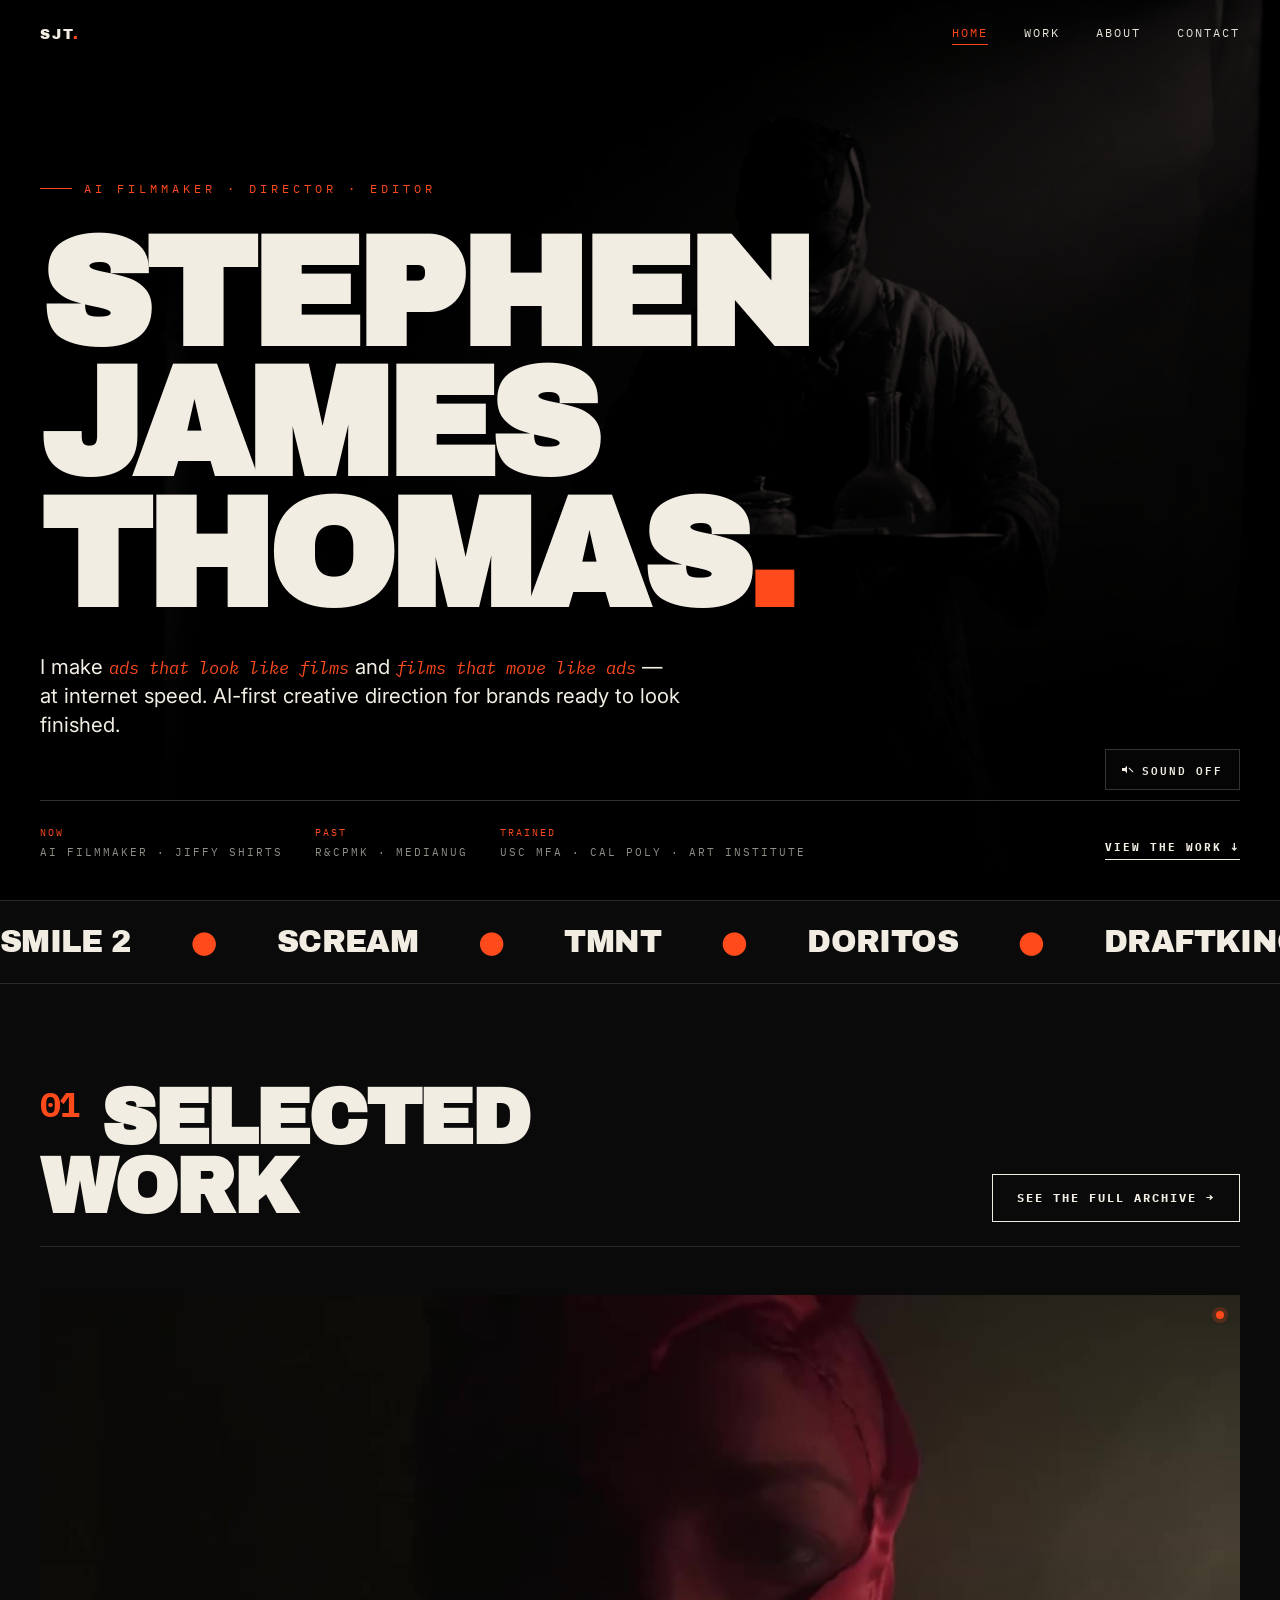
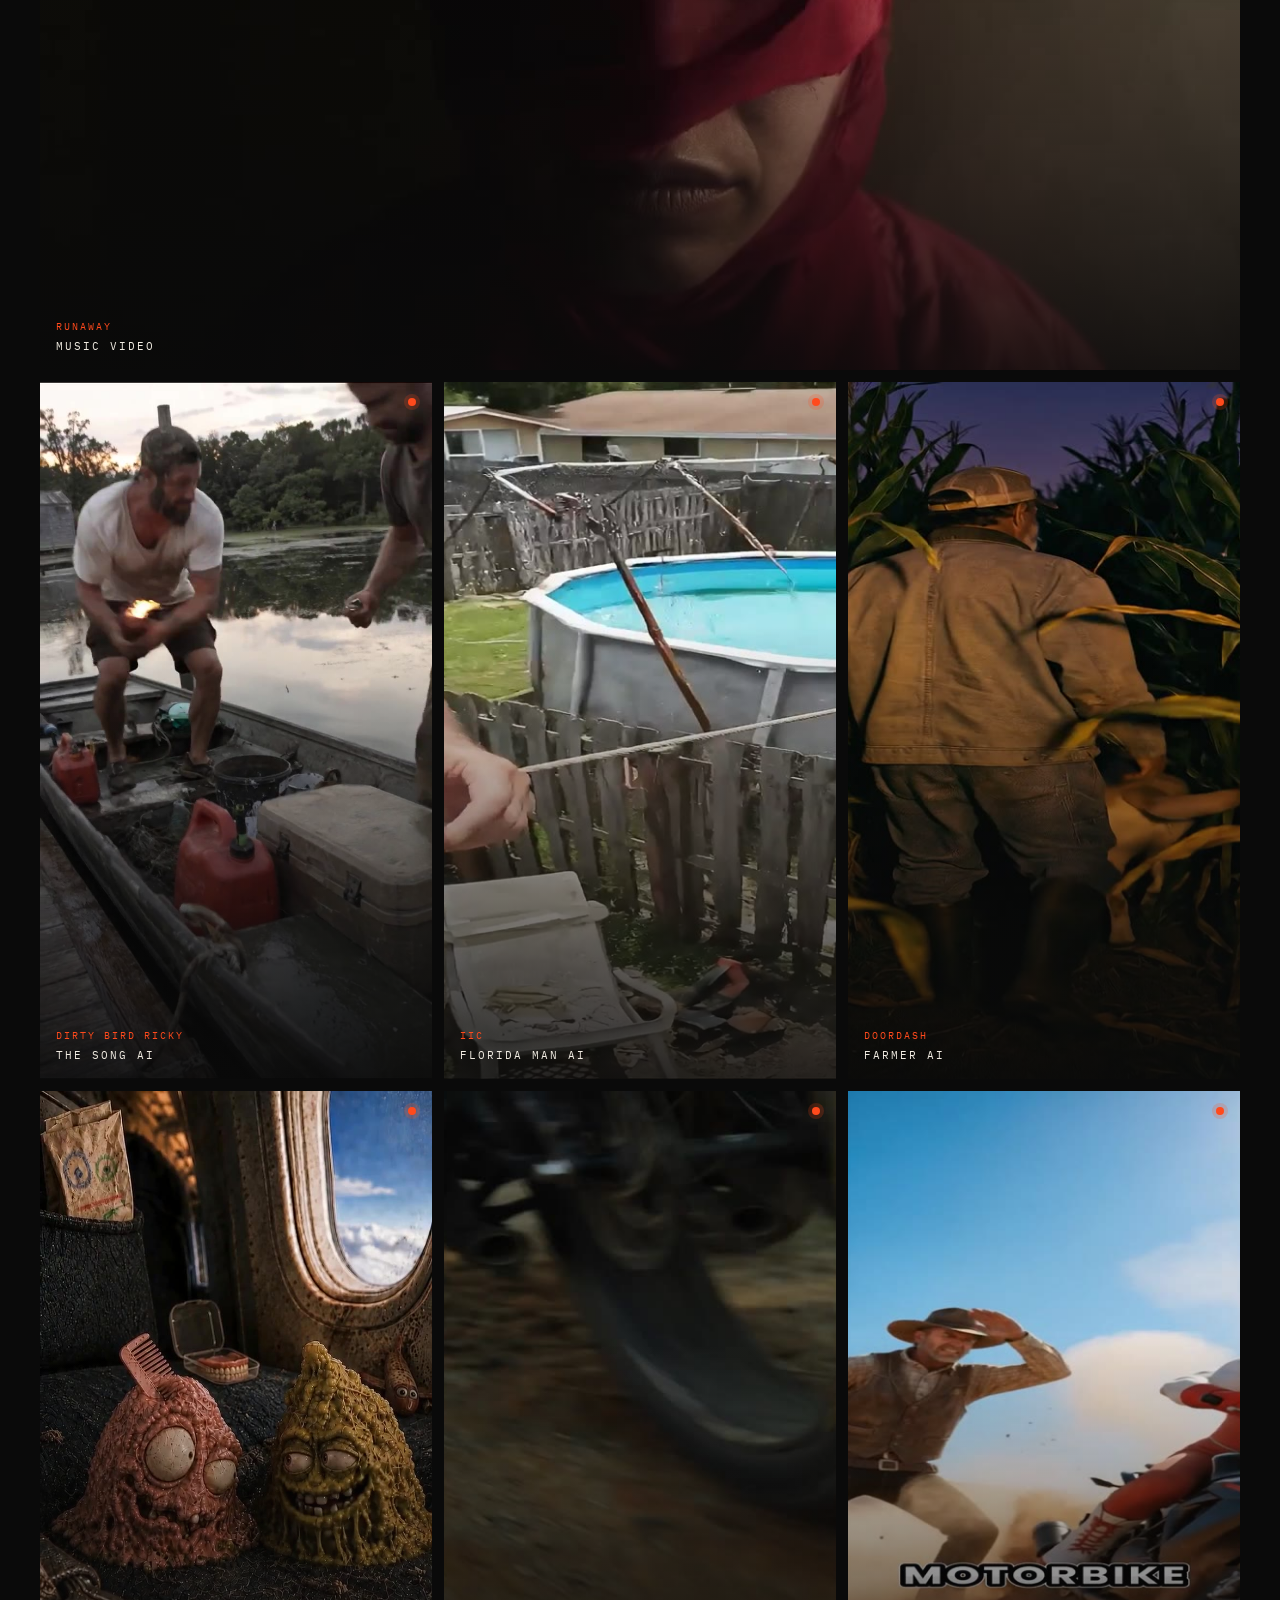
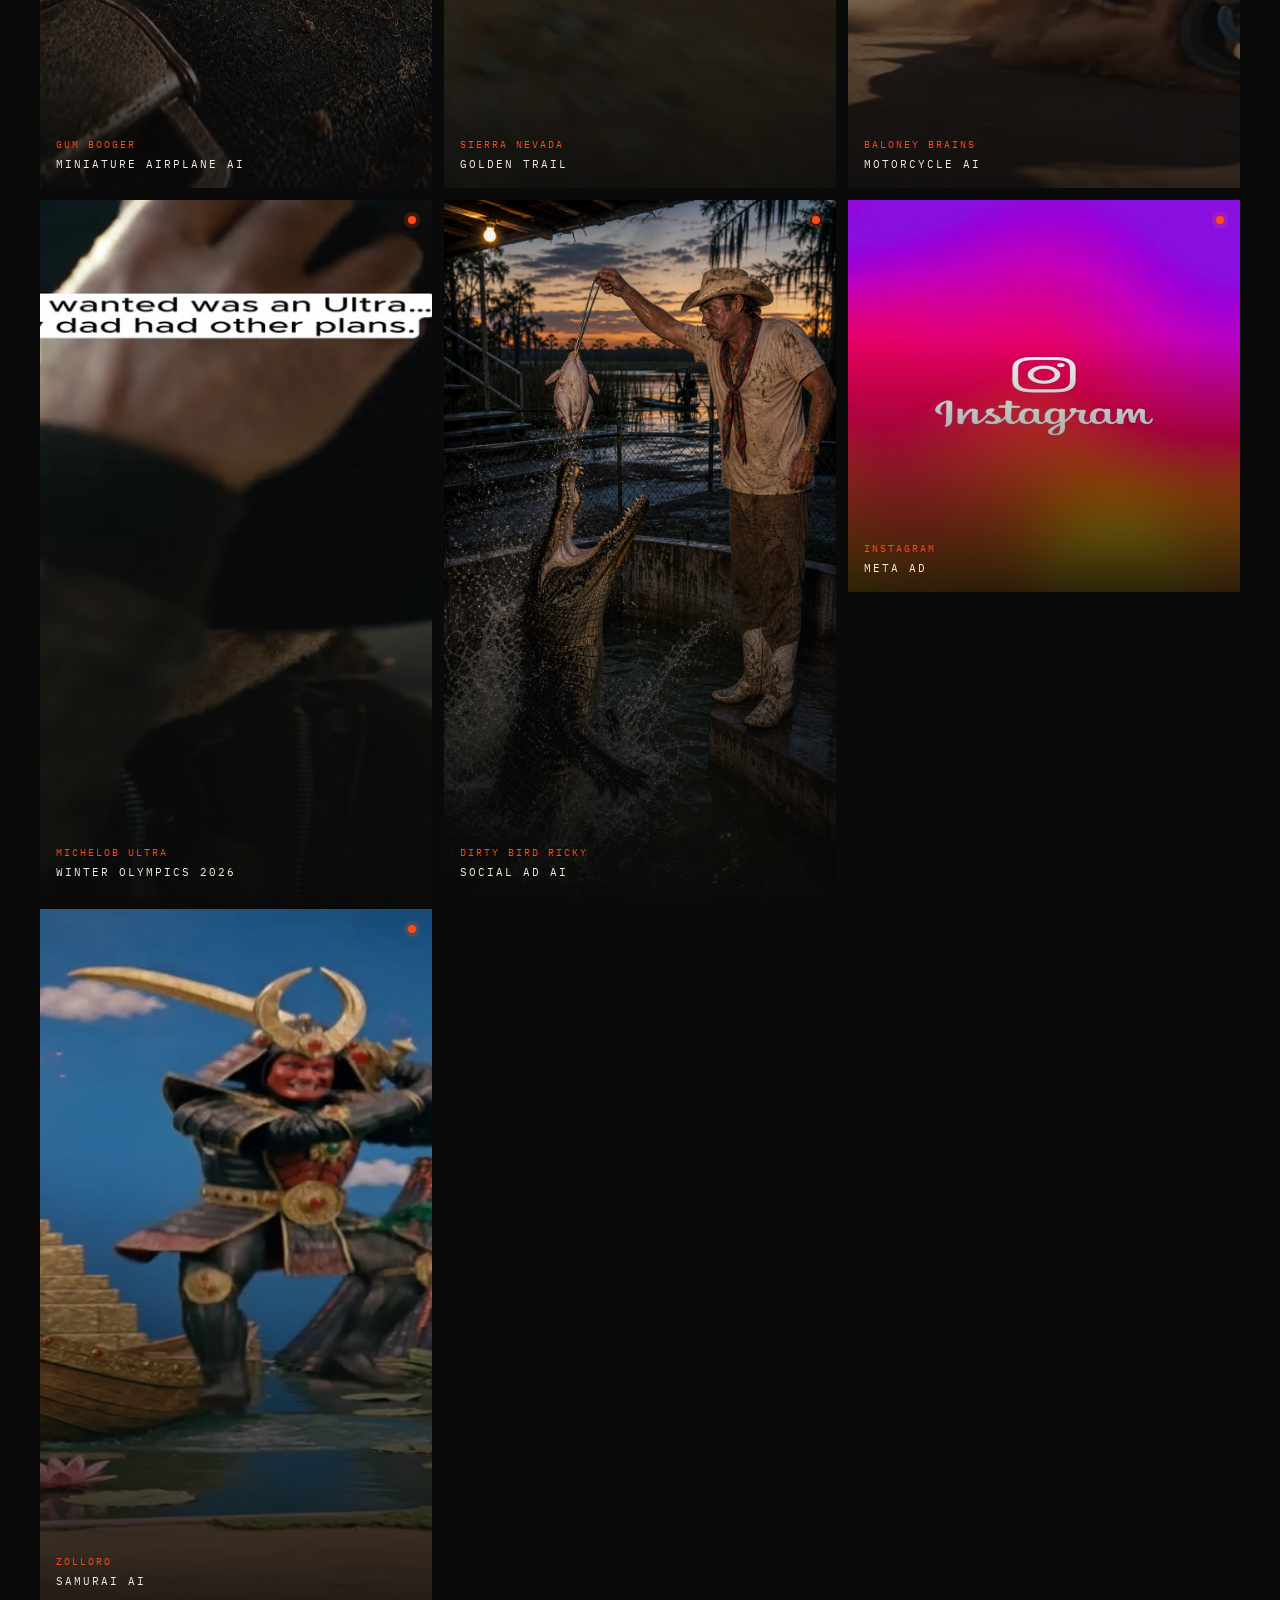
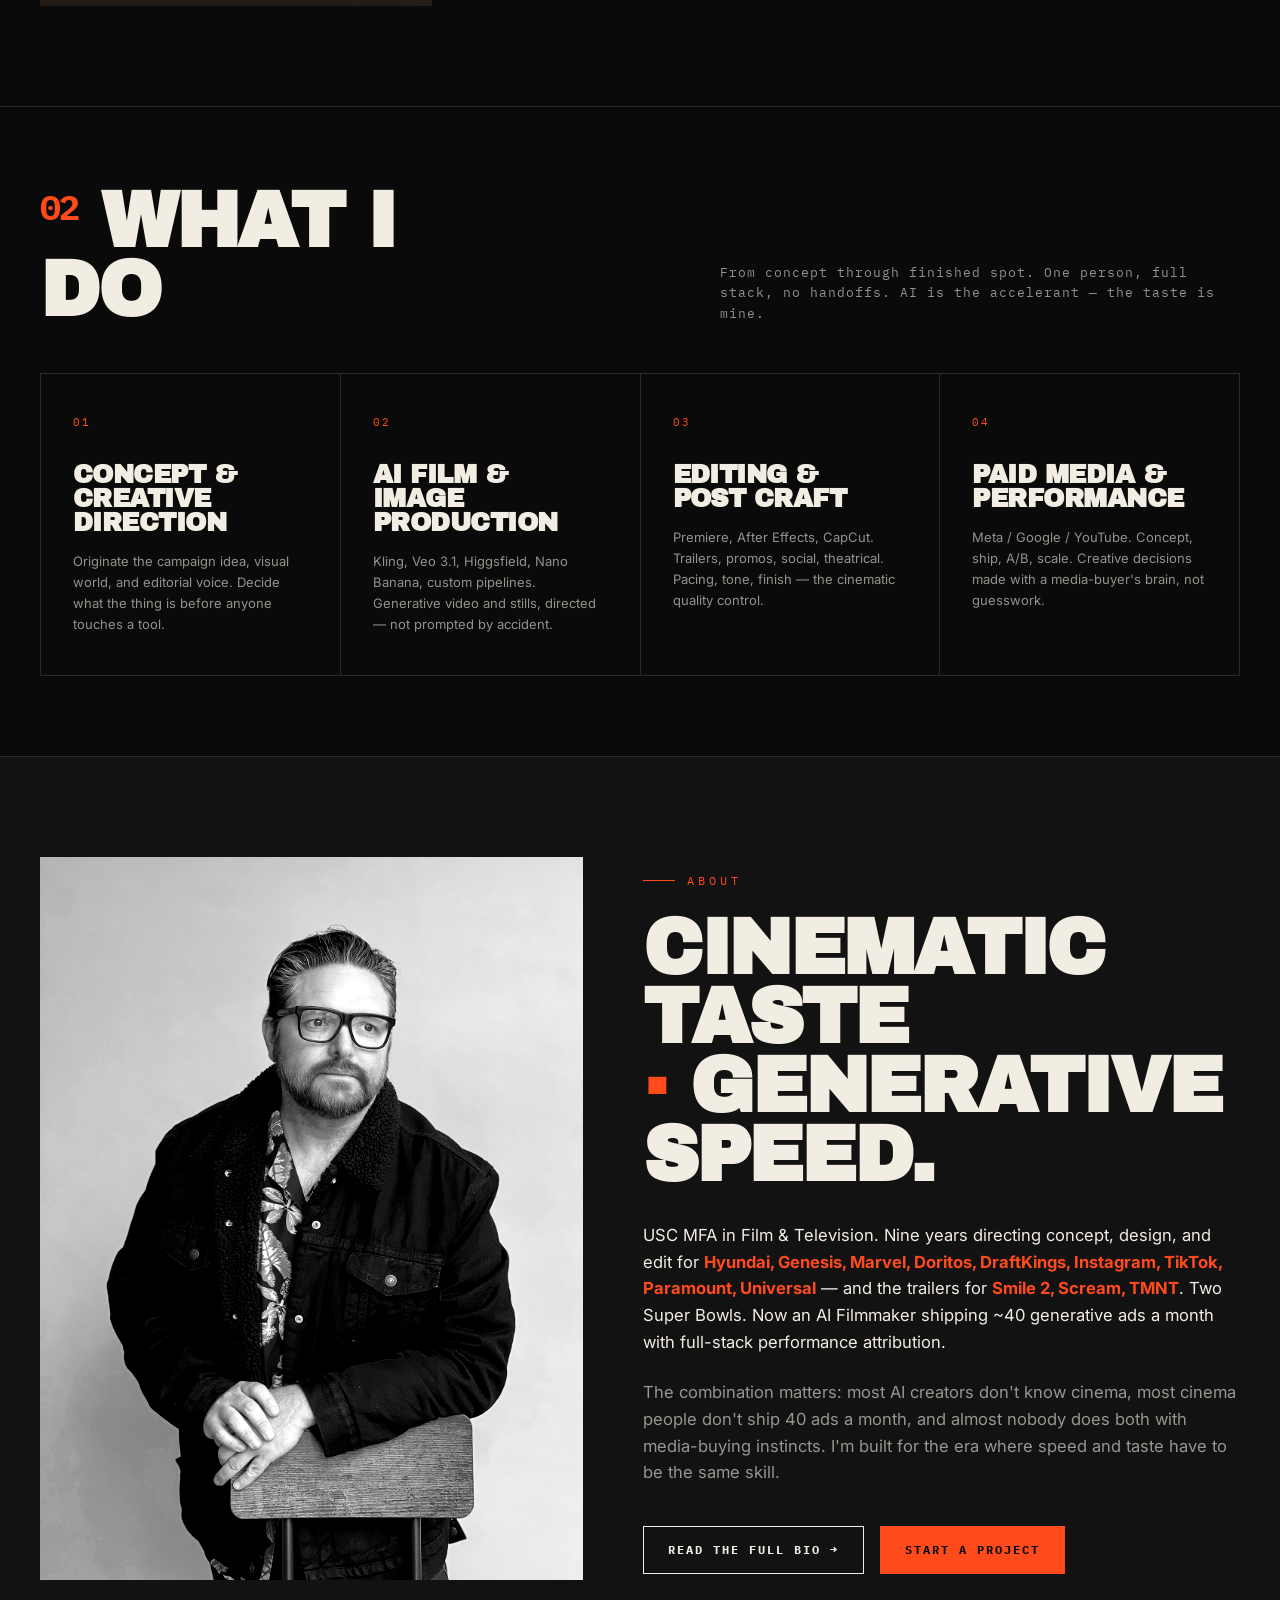
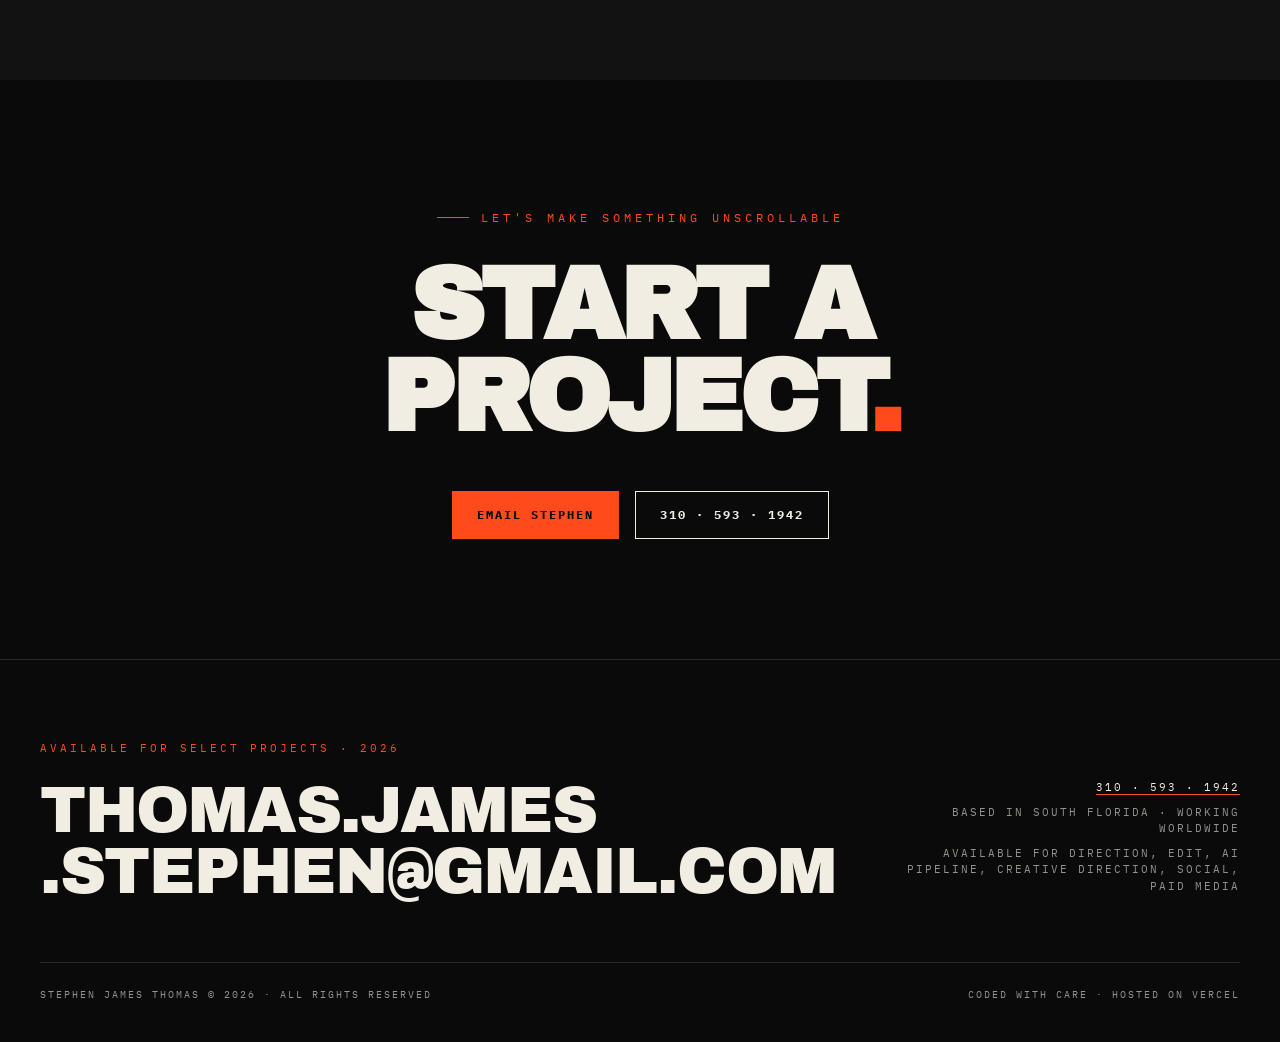
==== commit b0e0e83e: "Homepage: Runaway full-width opener; Dirty Bird Song moves to row 2 Co-Authored-By: Claude Opus 5.5 " ====
--- a/index.html
+++ b/index.html
@@ -314,7 +314,7 @@
   </div>
 
   <div class="bento">
-    <a class="tile landscape t1" href="work.html" data-reveal data-cat="film">
+    <a class="tile feature t1" href="work.html" data-reveal data-cat="film">
       <video class="tile-video" autoplay muted loop playsinline preload="metadata"
              poster="videos/posters/runaway_v1%20SHORTER.jpg">
         <source src="videos/tiles/runaway_v1%20SHORTER.mp4" type="video/mp4">
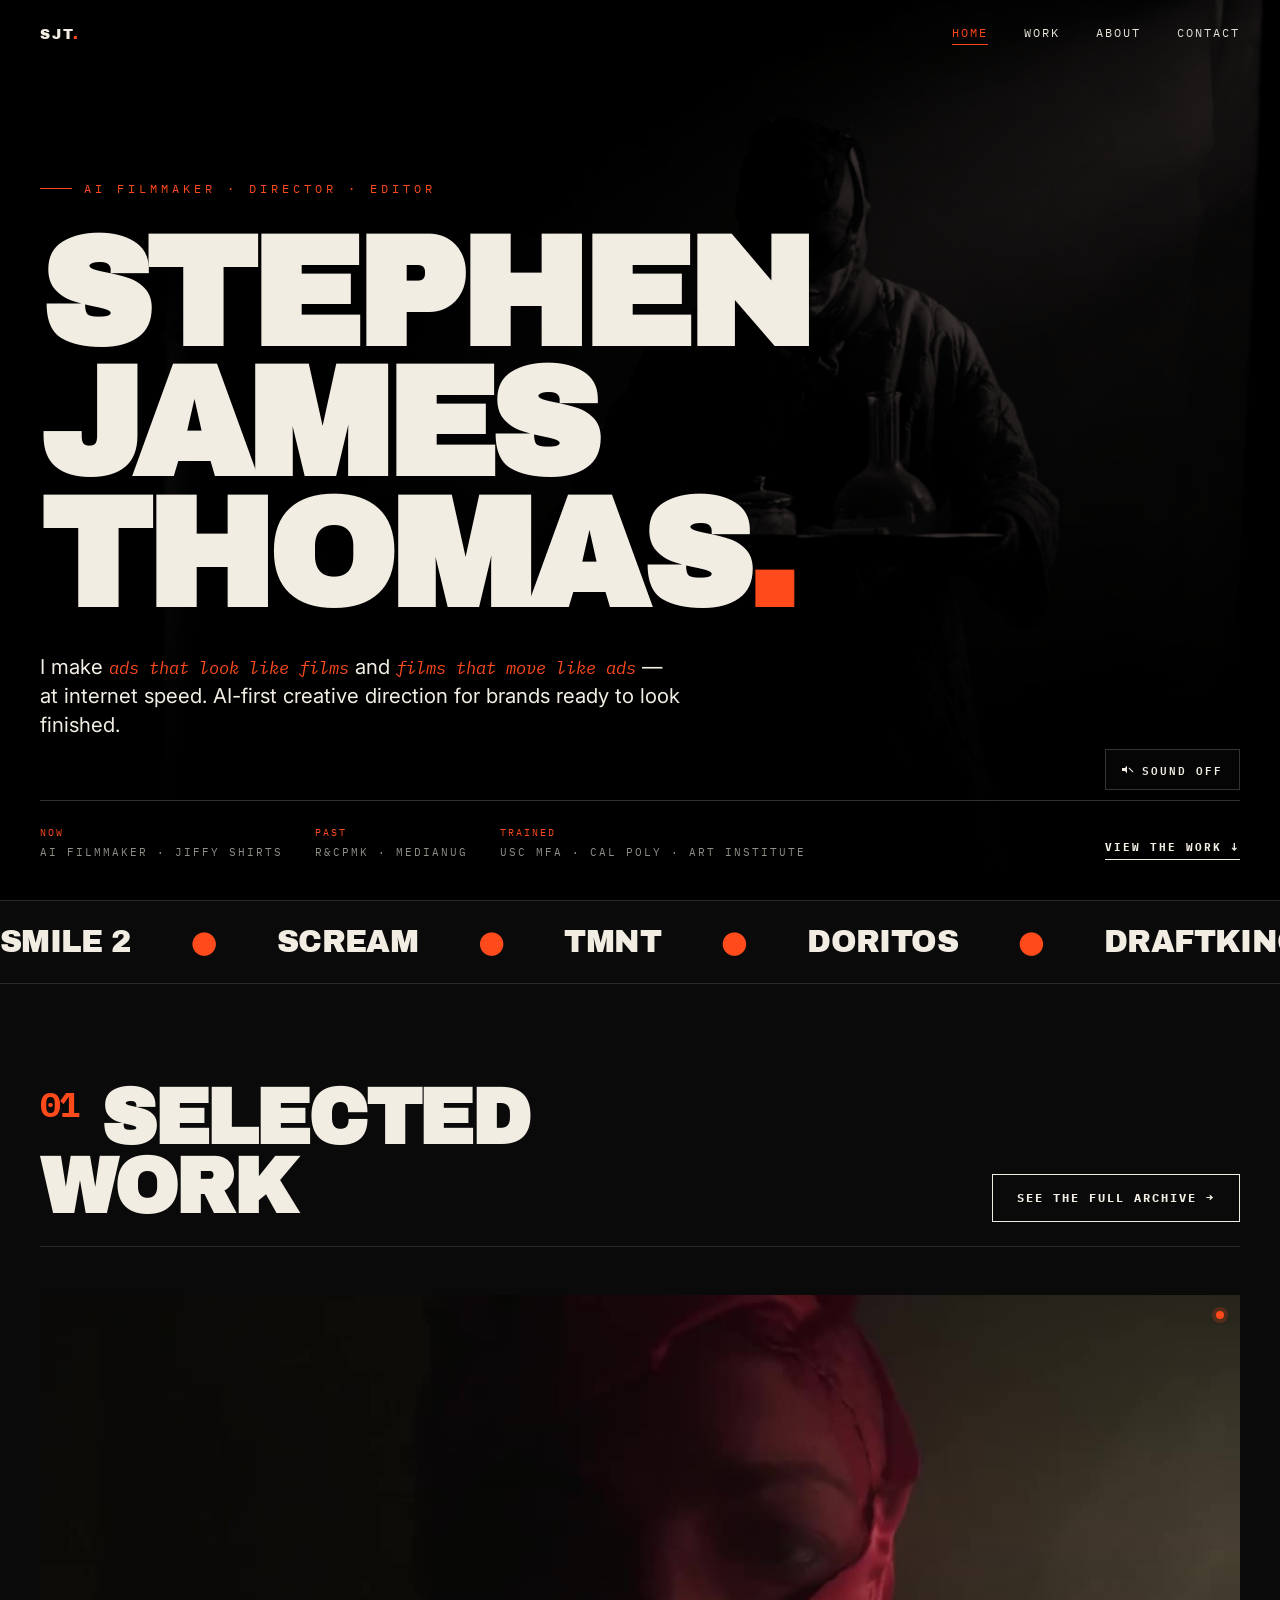
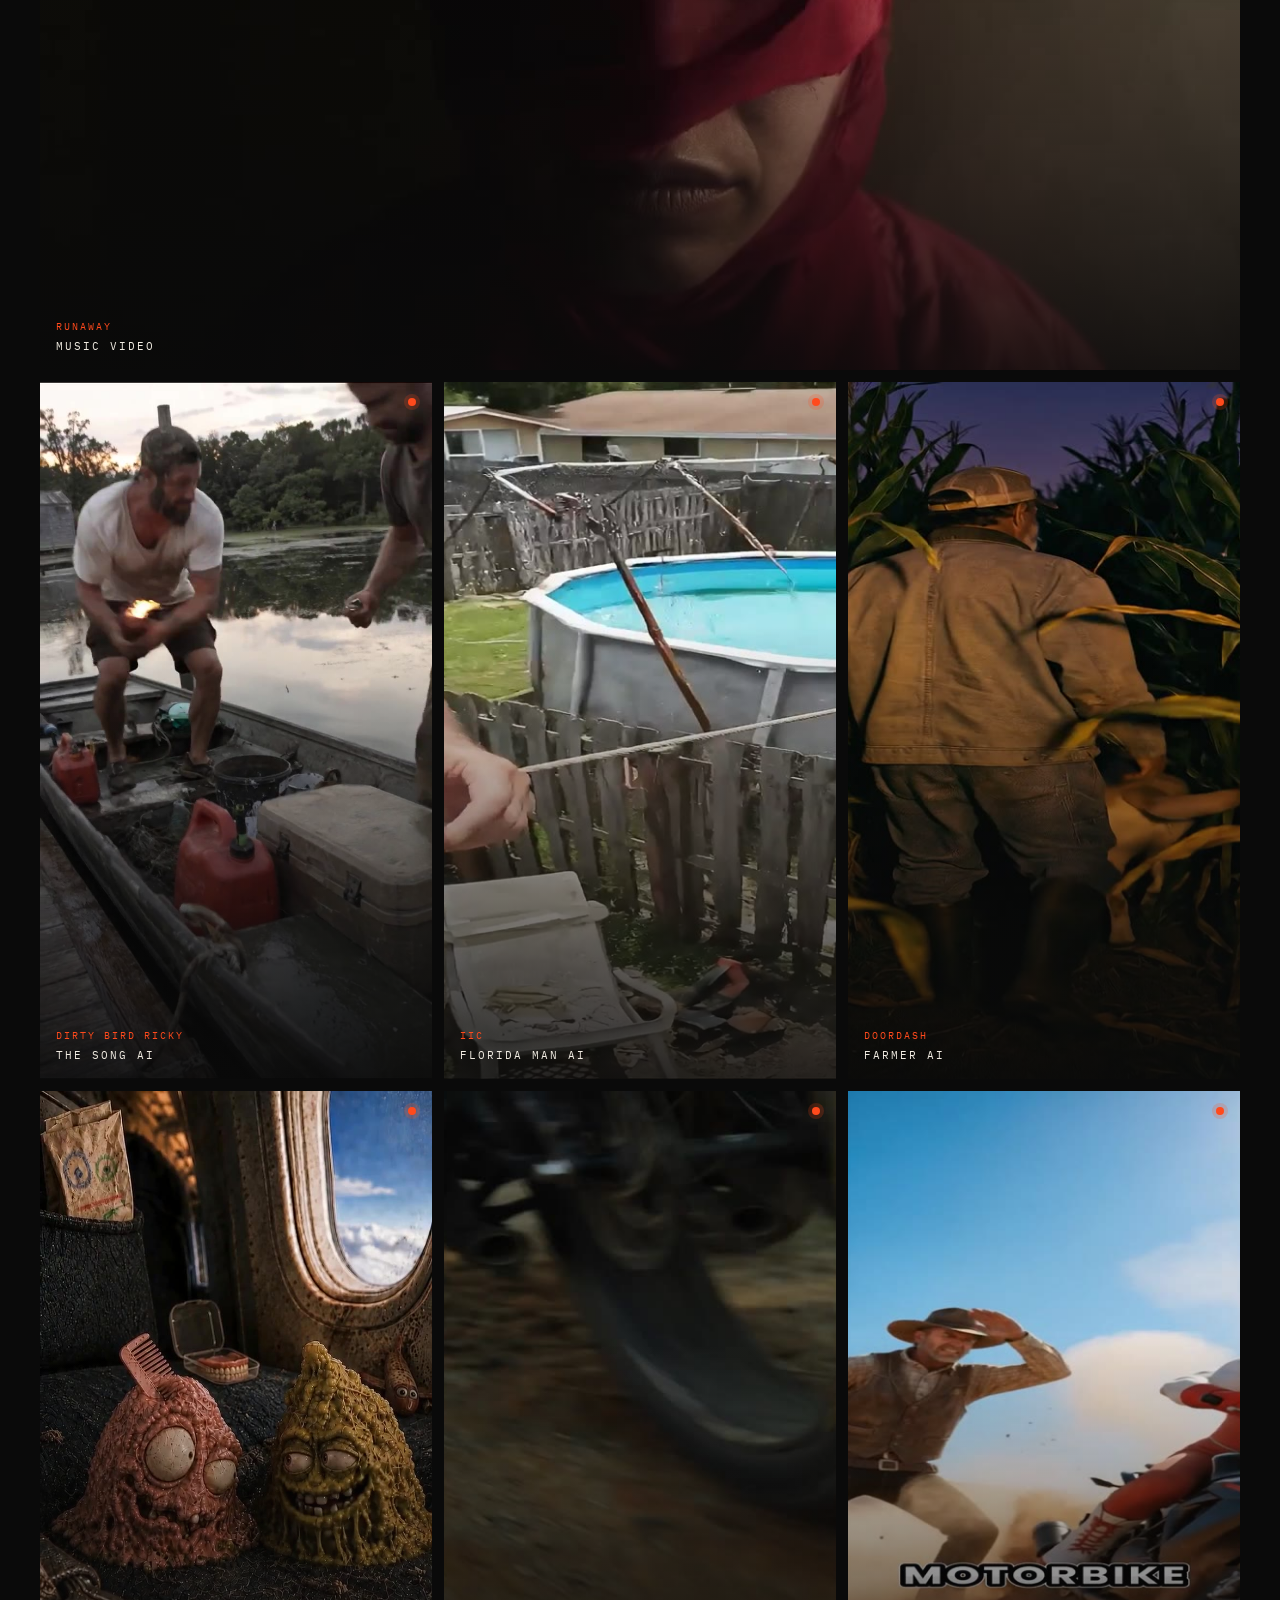
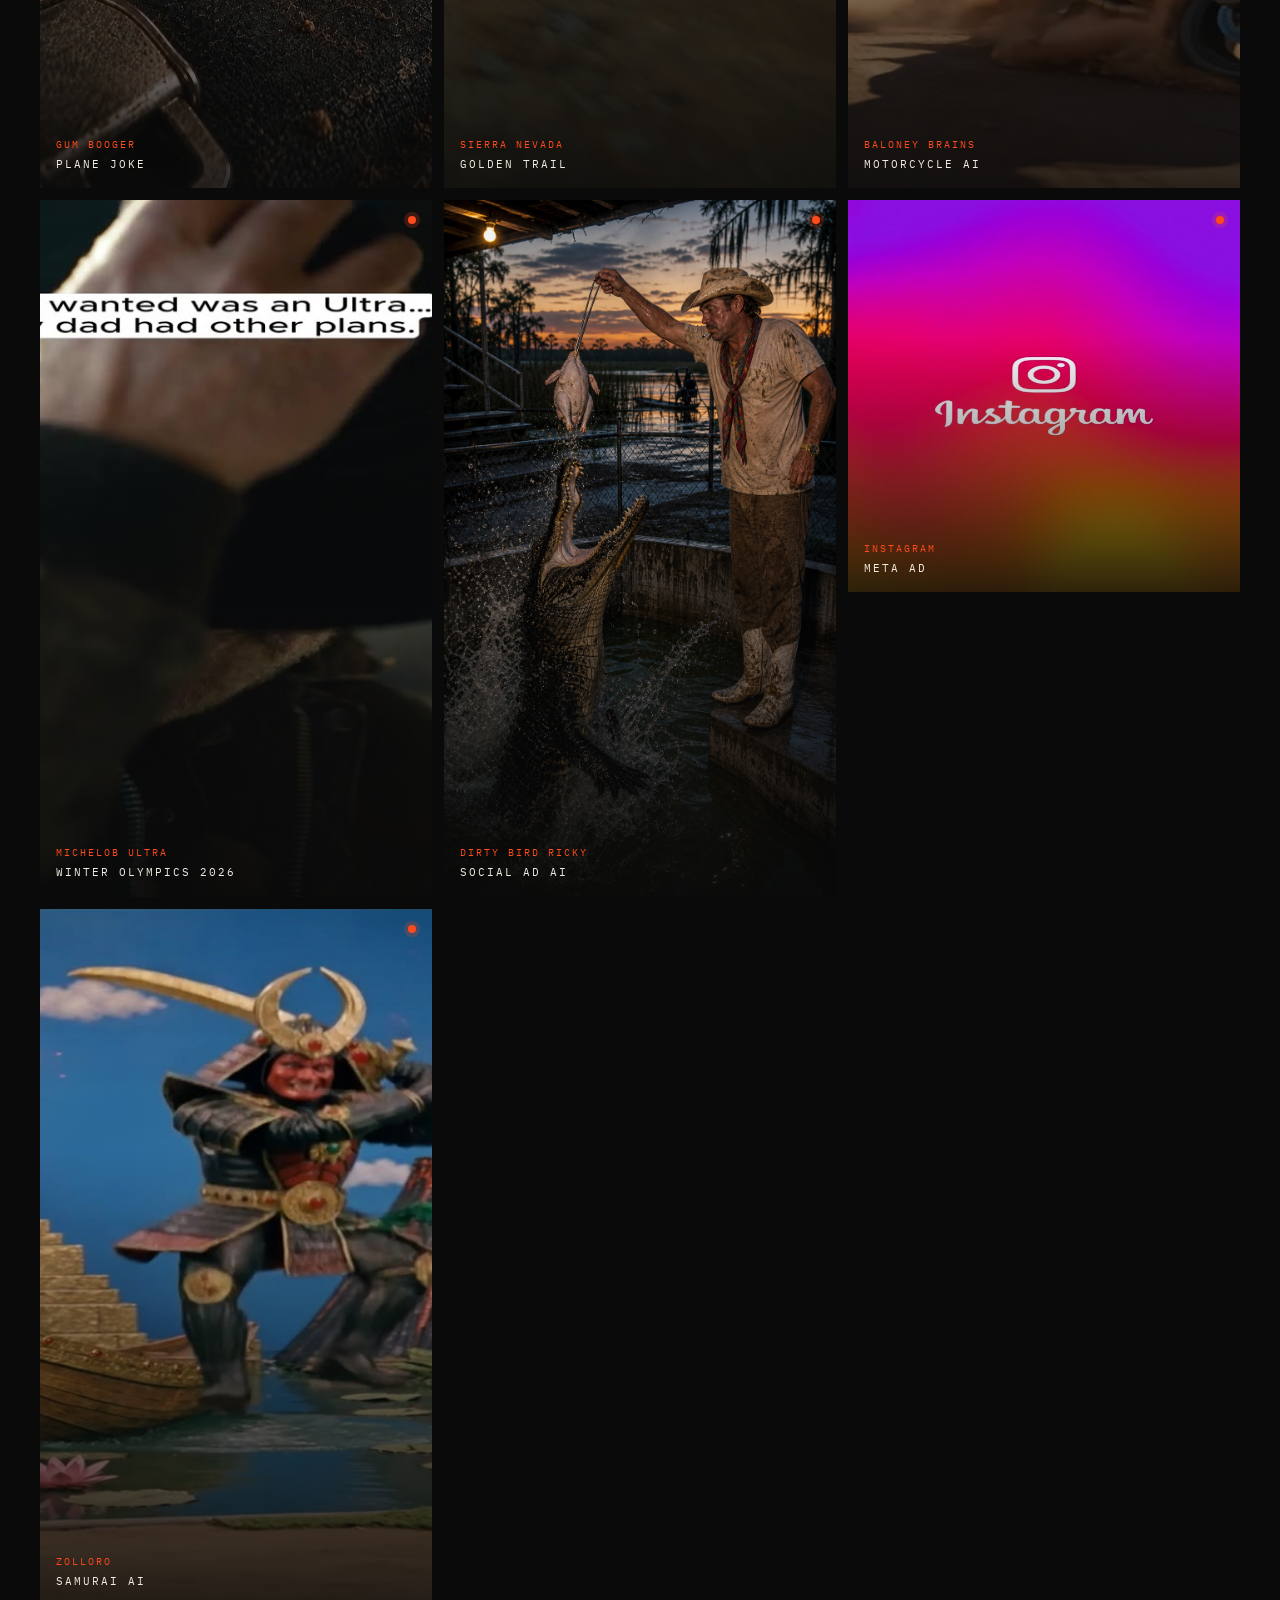
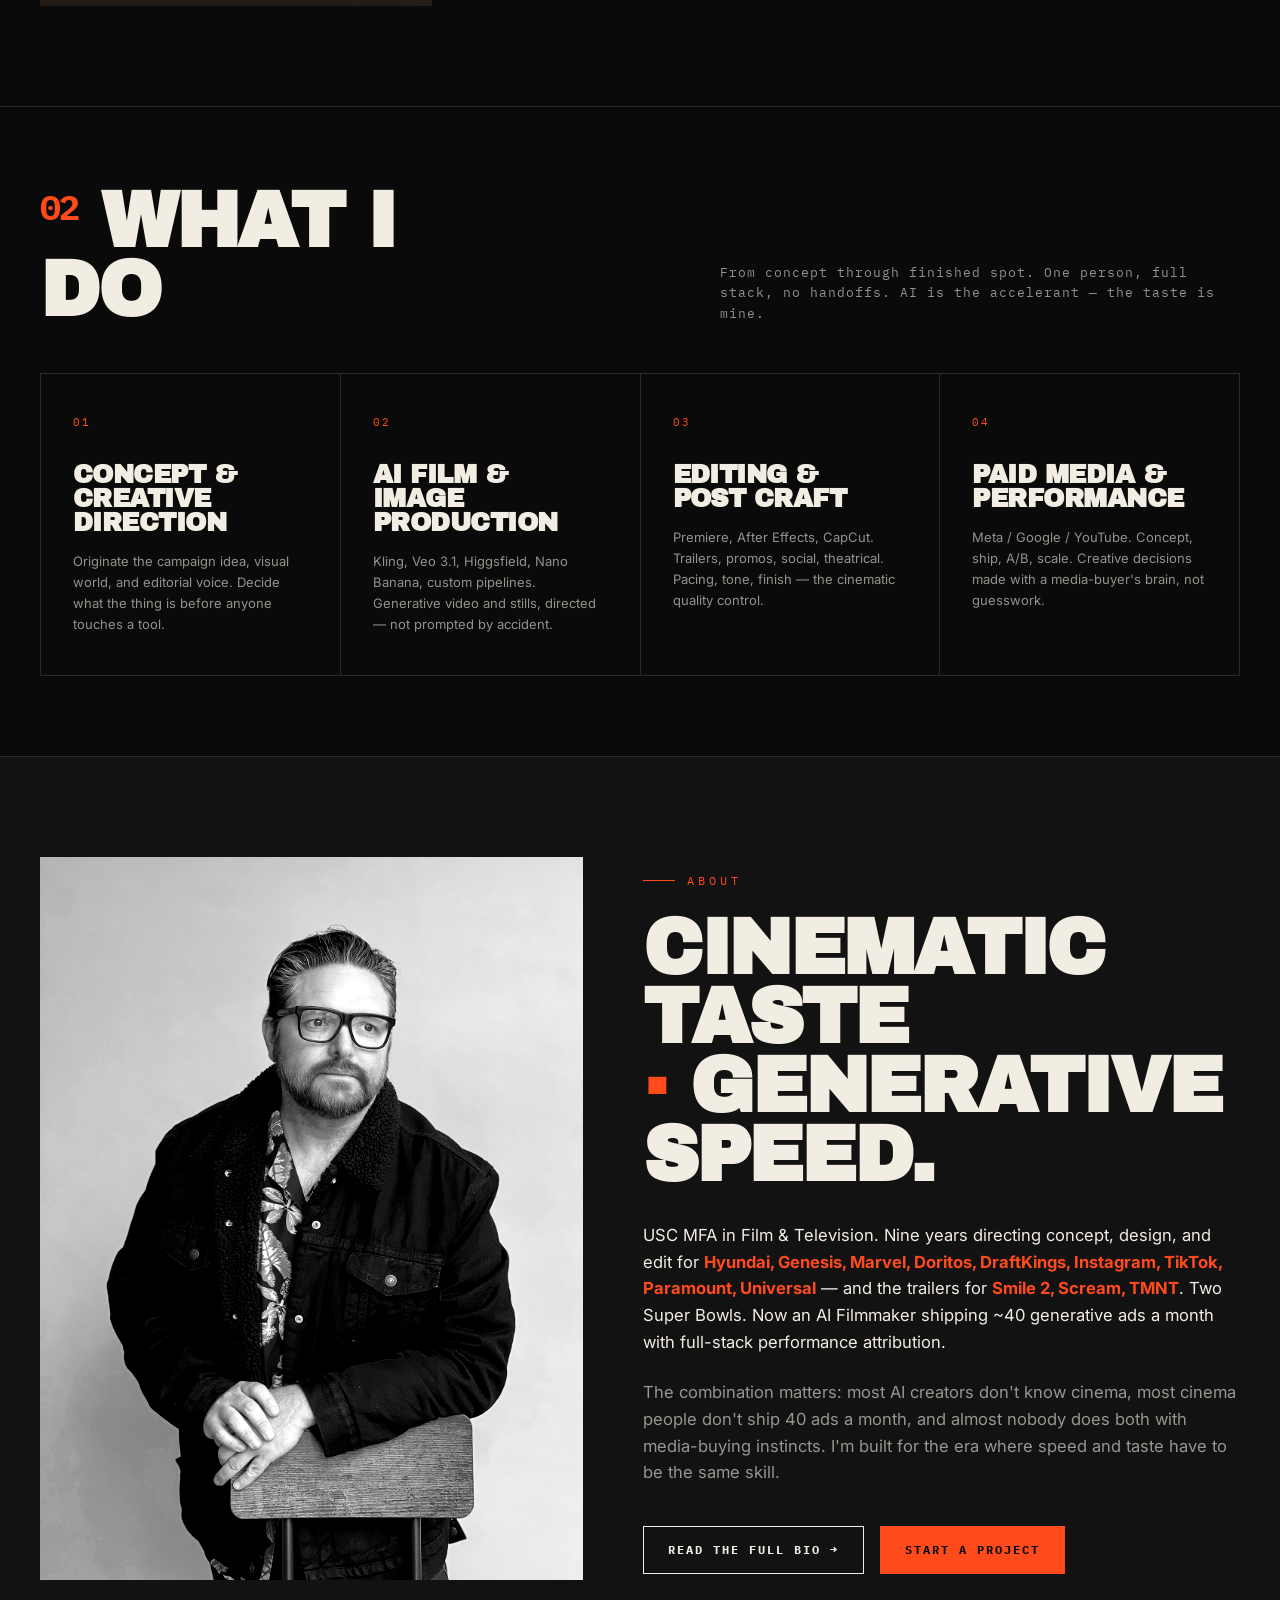
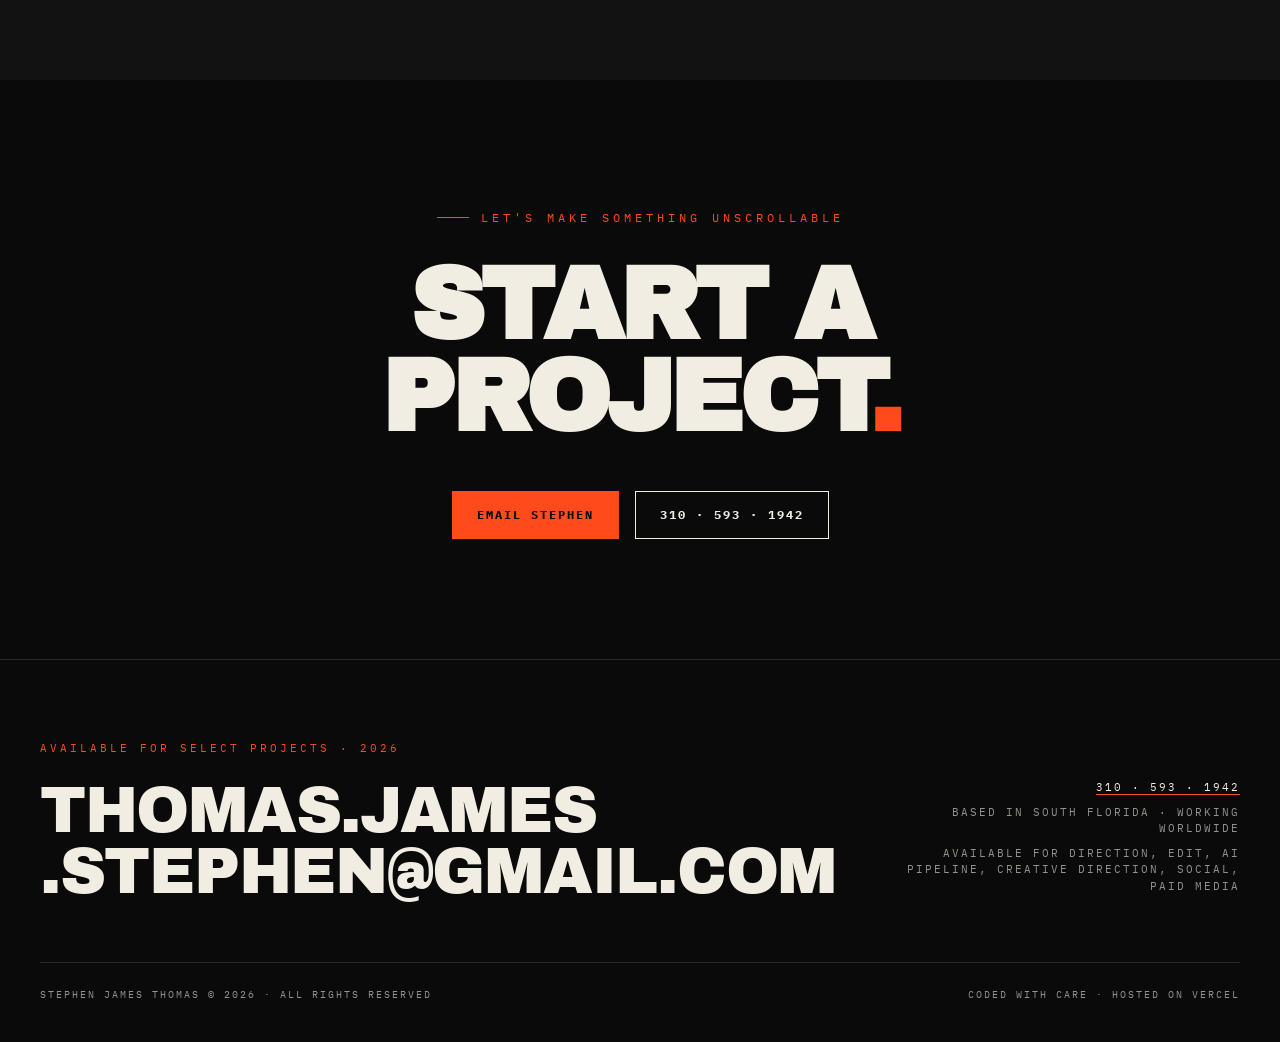
==== commit a28568aa: "AI page: add Dirty Bird Ricky "Pastor Thunder" as first tile; Beastie to last; rename Gum Booger to " ====
--- a/index.html
+++ b/index.html
@@ -218,6 +218,7 @@
     .services-grid { grid-template-columns: 1fr; }
   }
 </style>
+<script src="videos.js" defer></script>
 </head>
 <body>
 
@@ -315,8 +316,7 @@
 
   <div class="bento">
     <a class="tile feature t1" href="work.html" data-reveal data-cat="film">
-      <video class="tile-video" autoplay muted loop playsinline preload="metadata"
-             poster="videos/posters/runaway_v1%20SHORTER.jpg">
+      <video class="tile-video" autoplay muted loop playsinline preload="metadata" poster="videos/posters/runaway_v1%20SHORTER.jpg">
         <source src="videos/tiles/runaway_v1%20SHORTER.mp4" type="video/mp4">
       </video>
       <div class="play-pulse"></div>
@@ -330,16 +330,14 @@
       <div class="tile-label"><span class="client">Dirty Bird Ricky</span>The Song AI</div>
     </a>
     <a class="tile vertical t3" href="work.html" data-reveal data-reveal-delay="2">
-      <video class="tile-video" autoplay muted loop playsinline preload="metadata"
-             poster="videos/posters/IIC_FLORIDAMAN_01%20FINAL.jpg">
+      <video class="tile-video" autoplay muted loop playsinline preload="metadata" poster="videos/posters/IIC_FLORIDAMAN_01%20FINAL.jpg">
         <source src="videos/tiles/IIC_FLORIDAMAN_01%20FINAL.mp4" type="video/mp4">
       </video>
       <div class="play-pulse"></div>
       <div class="tile-label"><span class="client">IIC</span>Florida Man AI</div>
     </a>
     <a class="tile vertical t2" href="work.html" data-reveal data-reveal-delay="1">
-      <video class="tile-video" autoplay muted loop playsinline preload="metadata"
-             poster="videos/posters/DoorDash_AI_TT_2026_0205_SJT_Farmer_v1.jpg">
+      <video class="tile-video" autoplay muted loop playsinline preload="metadata" poster="videos/posters/DoorDash_AI_TT_2026_0205_SJT_Farmer_v1.jpg">
         <source src="videos/tiles/DoorDash_AI_TT_2026_0205_SJT_Farmer_v1.mp4" type="video/mp4">
       </video>
       <div class="play-pulse"></div>
@@ -350,51 +348,45 @@
         <source src="videos/tiles/gum-booger-miniature-airplane-v4.mp4" type="video/mp4">
       </video>
       <div class="play-pulse"></div>
-      <div class="tile-label"><span class="client">Gum Booger</span>Miniature Airplane AI</div>
+      <div class="tile-label"><span class="client">Gum Booger</span>Plane Joke</div>
     </a>
     <a class="tile vertical t6" href="work.html" data-reveal data-reveal-delay="2">
-      <video class="tile-video" autoplay muted loop playsinline preload="metadata"
-             poster="videos/posters/SierraNevada_01_TT_2024_1125_06_Golden_v03.jpg">
+      <video class="tile-video" autoplay muted loop playsinline preload="metadata" poster="videos/posters/SierraNevada_01_TT_2024_1125_06_Golden_v03.jpg">
         <source src="videos/tiles/SierraNevada_01_TT_2024_1125_06_Golden_v03.mp4" type="video/mp4">
       </video>
       <div class="play-pulse"></div>
       <div class="tile-label"><span class="client">Sierra Nevada</span>Golden Trail</div>
     </a>
     <a class="tile vertical t7" href="work.html" data-reveal>
-      <video class="tile-video" autoplay muted loop playsinline preload="metadata"
-             poster="videos/posters/BaloneyBrains_YT_02_MOTO_2026_0418_v1.jpg">
+      <video class="tile-video" autoplay muted loop playsinline preload="metadata" poster="videos/posters/BaloneyBrains_YT_02_MOTO_2026_0418_v1.jpg">
         <source src="videos/tiles/BaloneyBrains_YT_02_MOTO_2026_0418_v1.mp4" type="video/mp4">
       </video>
       <div class="play-pulse"></div>
       <div class="tile-label"><span class="client">Baloney Brains</span>Motorcycle AI</div>
     </a>
     <a class="tile vertical t8" href="work.html" data-reveal data-reveal-delay="1">
-      <video class="tile-video" autoplay muted loop playsinline preload="metadata"
-             poster="videos/posters/MichelobUltra_01_TT_2026_0115_02_v01.jpg">
+      <video class="tile-video" autoplay muted loop playsinline preload="metadata" poster="videos/posters/MichelobUltra_01_TT_2026_0115_02_v01.jpg">
         <source src="videos/tiles/MichelobUltra_01_TT_2026_0115_02_v01.mp4" type="video/mp4">
       </video>
       <div class="play-pulse"></div>
       <div class="tile-label"><span class="client">Michelob Ultra</span>Winter Olympics 2026</div>
     </a>
     <a class="tile vertical t9" href="work.html" data-reveal data-reveal-delay="2">
-      <video class="tile-video" autoplay muted loop playsinline preload="metadata"
-             poster="videos/posters/Dirty%20bird%20ricky%2001.png">
+      <video class="tile-video" autoplay muted loop playsinline preload="metadata" poster="videos/posters/Dirty%20bird%20ricky%2001.png">
         <source src="videos/tiles/DirtyBirdRicky_01_INTRO_2026_0521_v1.mp4" type="video/mp4">
       </video>
       <div class="play-pulse"></div>
       <div class="tile-label"><span class="client">Dirty Bird Ricky</span>Social Ad AI</div>
     </a>
     <a class="tile square t4" href="work.html" data-reveal>
-      <video class="tile-video" autoplay muted loop playsinline preload="metadata"
-             poster="videos/posters/instagram_v1%20%281080p%29.jpg">
+      <video class="tile-video" autoplay muted loop playsinline preload="metadata" poster="videos/posters/instagram_v1%20%281080p%29.jpg">
         <source src="videos/tiles/instagram_v1%20%281080p%29.mp4" type="video/mp4">
       </video>
       <div class="play-pulse"></div>
       <div class="tile-label"><span class="client">Instagram</span>Meta Ad</div>
     </a>
     <a class="tile vertical t5" href="work.html" data-reveal data-reveal-delay="1" data-cat="ai personal">
-      <video class="tile-video" autoplay muted loop playsinline preload="metadata"
-             poster="videos/posters/Zolloro_01_2026_0508_v1%209x16.jpg">
+      <video class="tile-video" autoplay muted loop playsinline preload="metadata" poster="videos/posters/Zolloro_01_2026_0508_v1%209x16.jpg">
         <source src="videos/tiles/Zolloro_01_2026_0508_v1%209x16.mp4" type="video/mp4">
       </video>
       <div class="play-pulse"></div>
--- a/styles.css
+++ b/styles.css
@@ -198,7 +198,8 @@
 }
 /* auto-apply the gradient overlay on any tile that has a video child,
    so label text stays readable on top of moving content */
-.tile:has(video.tile-video)::after {
+.tile:has(video.tile-video)::after,
+.tile:has(img.tile-img)::after {
   content: ''; position: absolute; inset: 0; z-index: 1;
   background: linear-gradient(180deg, transparent 35%, rgba(10,10,10,.85) 100%);
   pointer-events: none;
